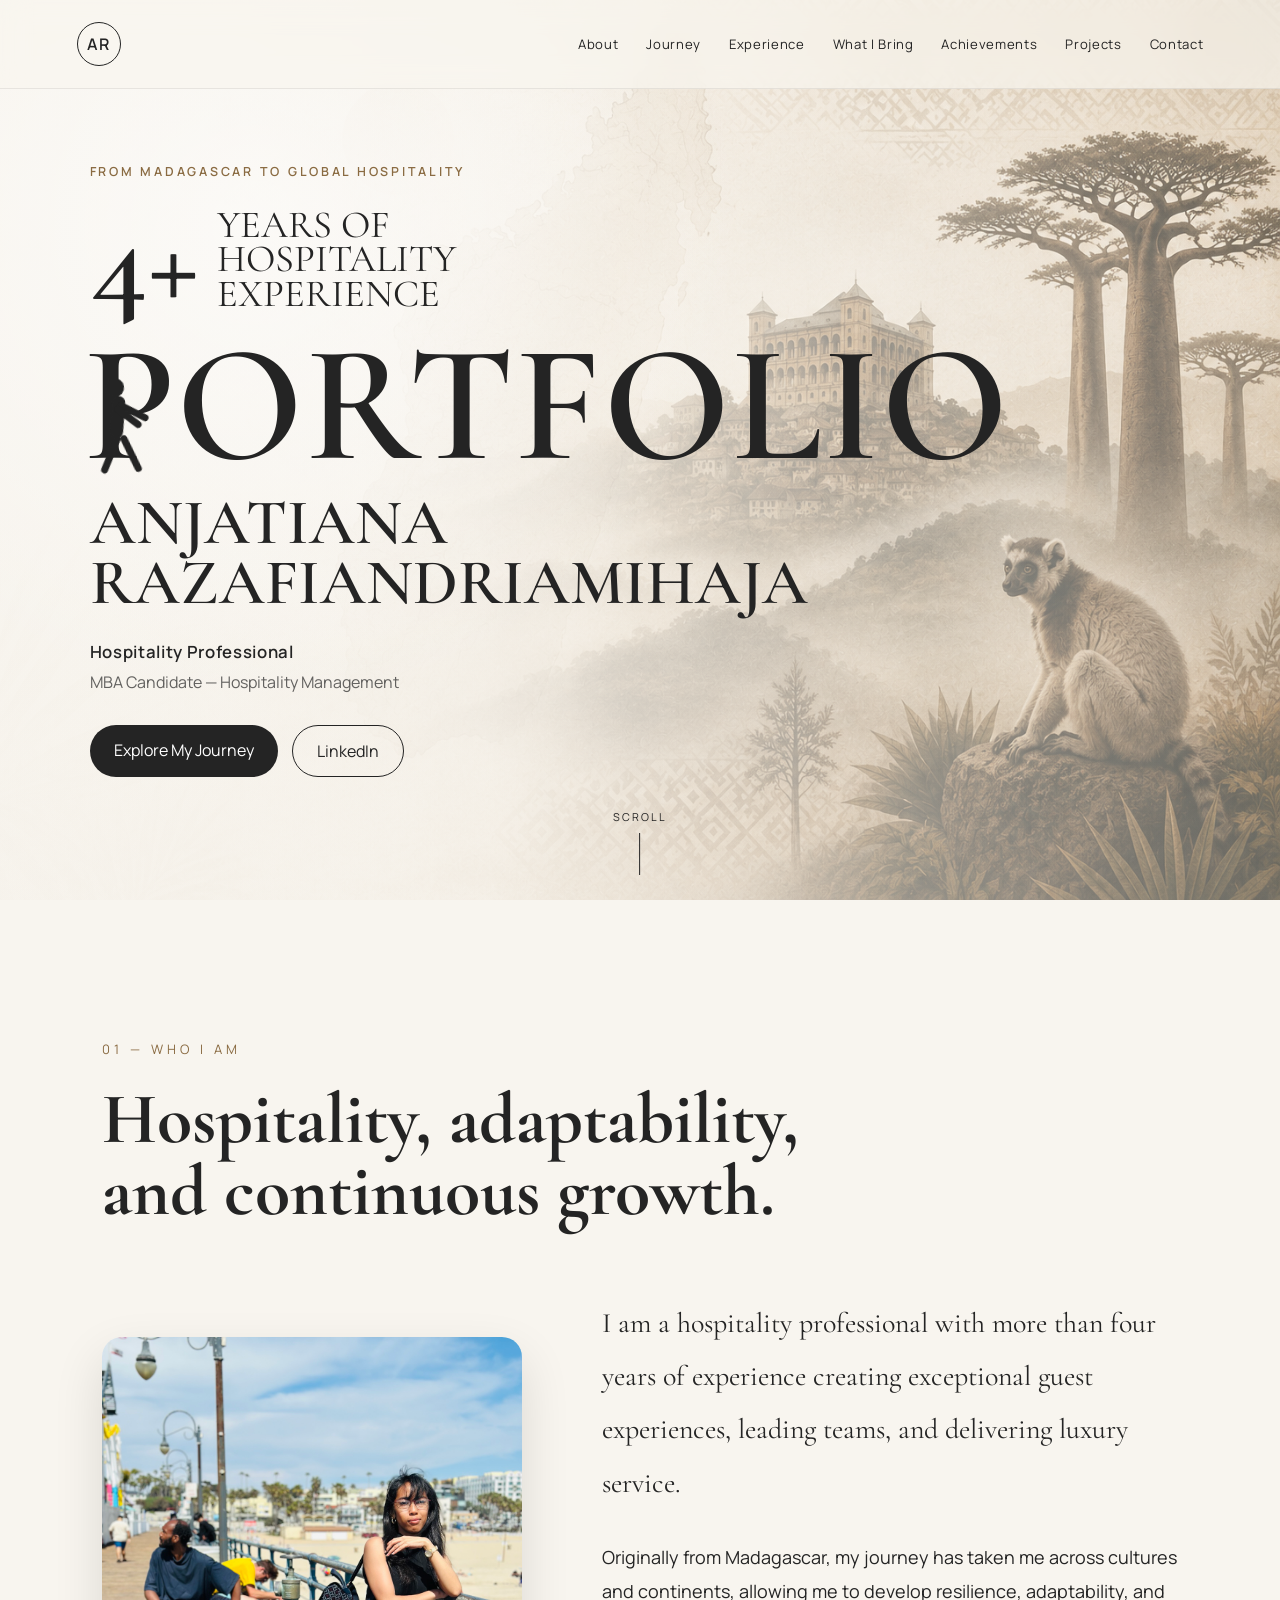
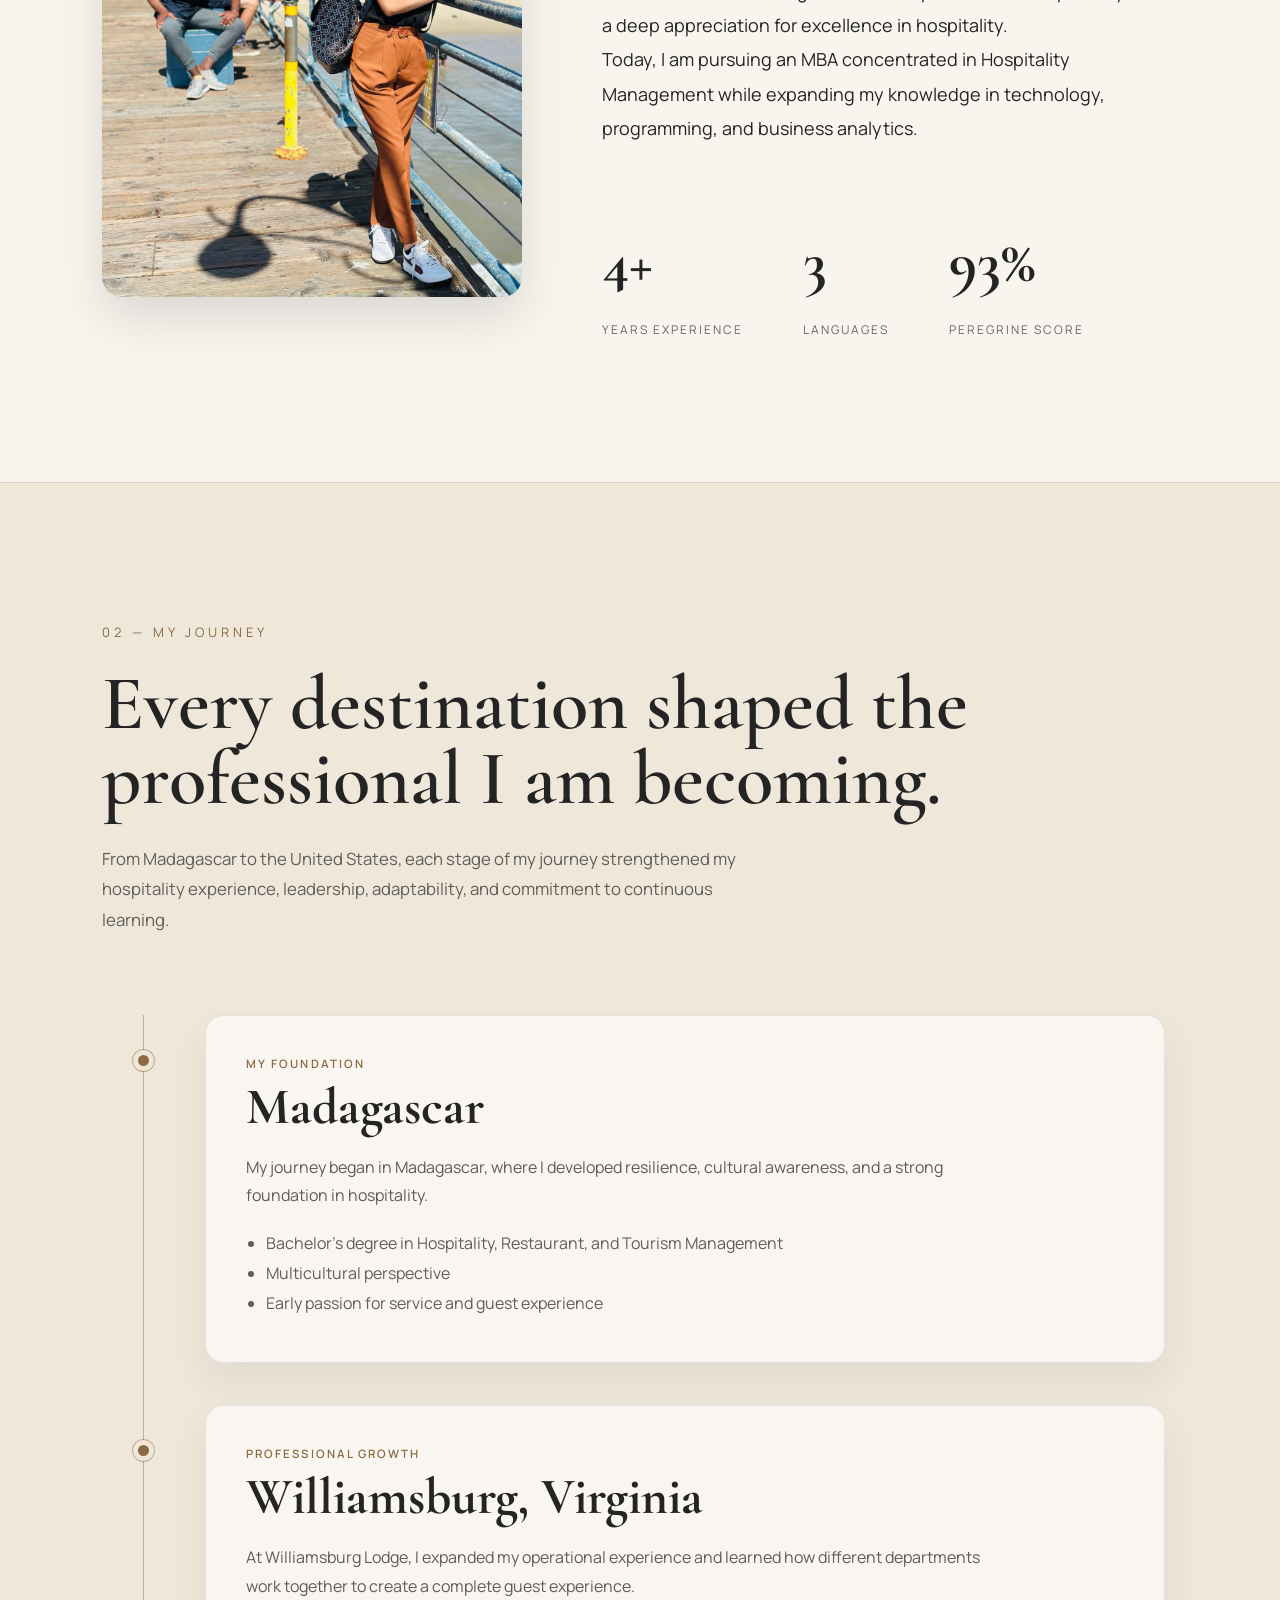
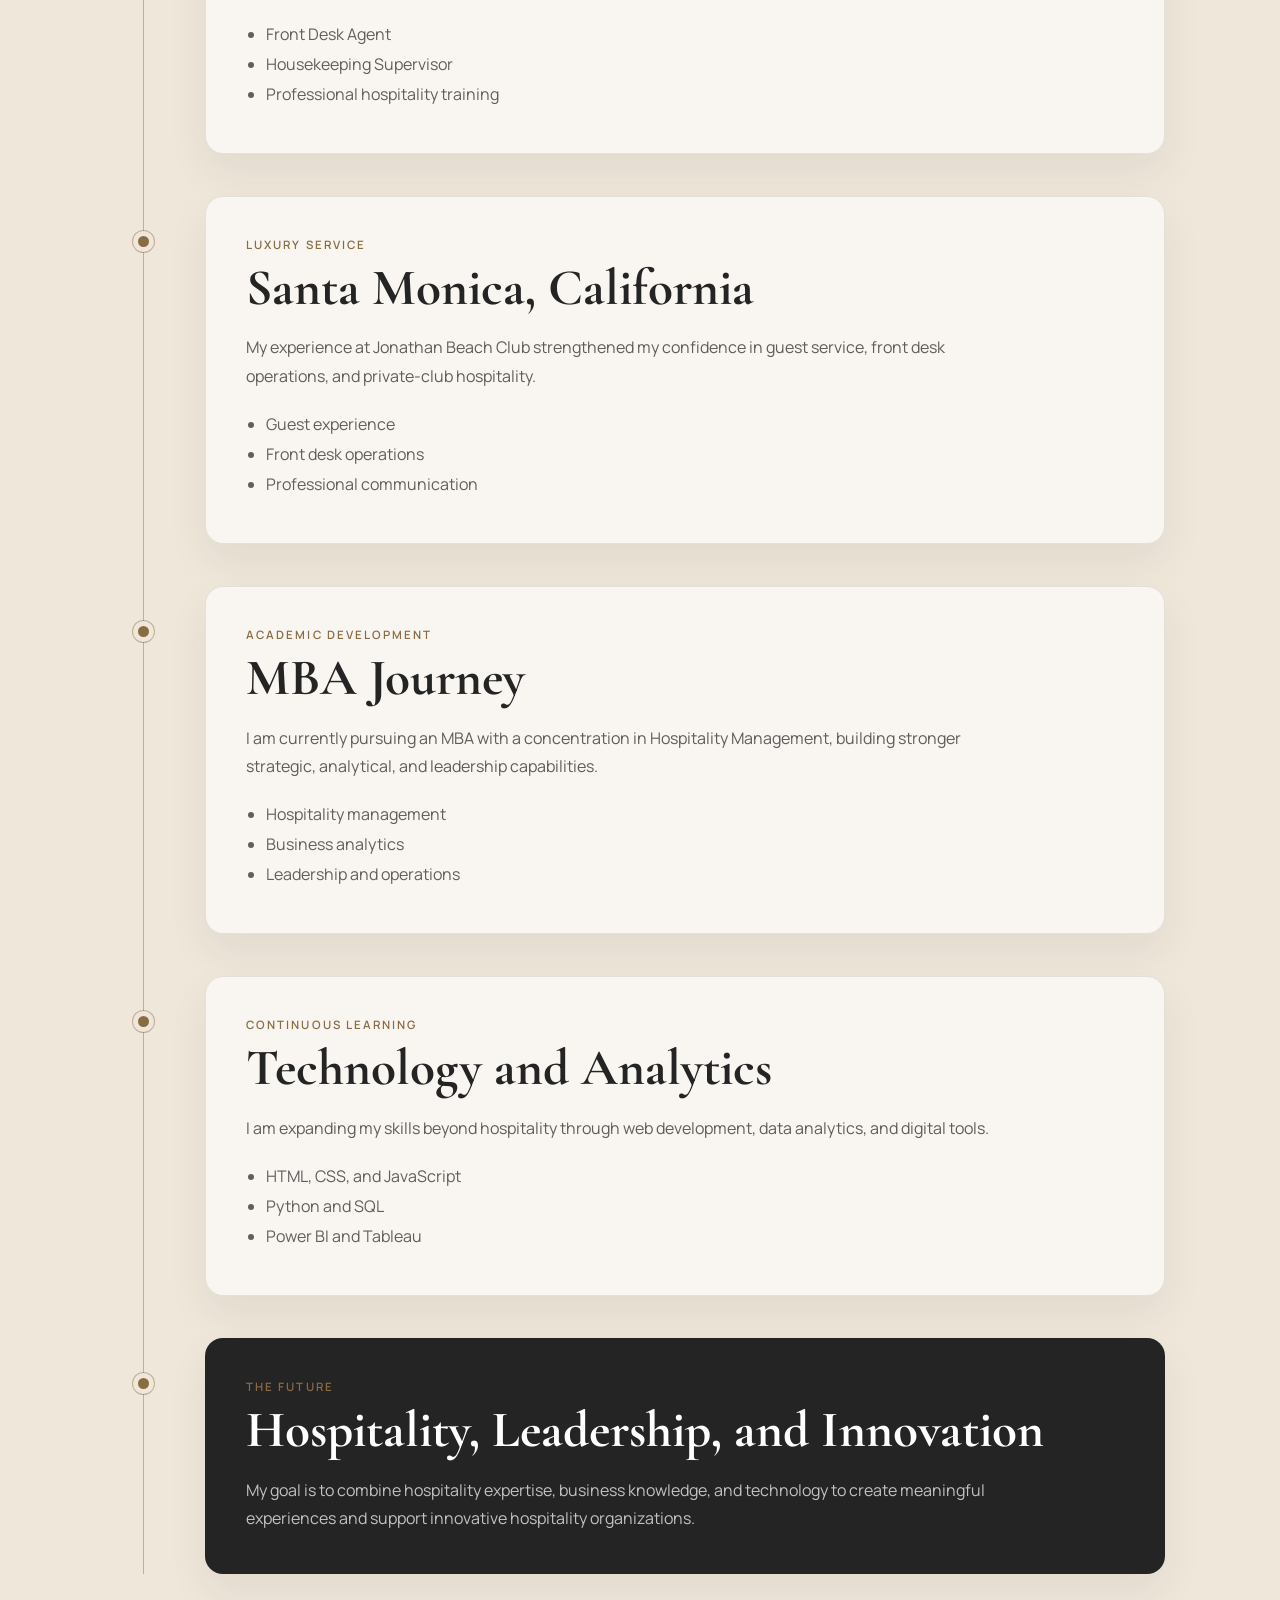
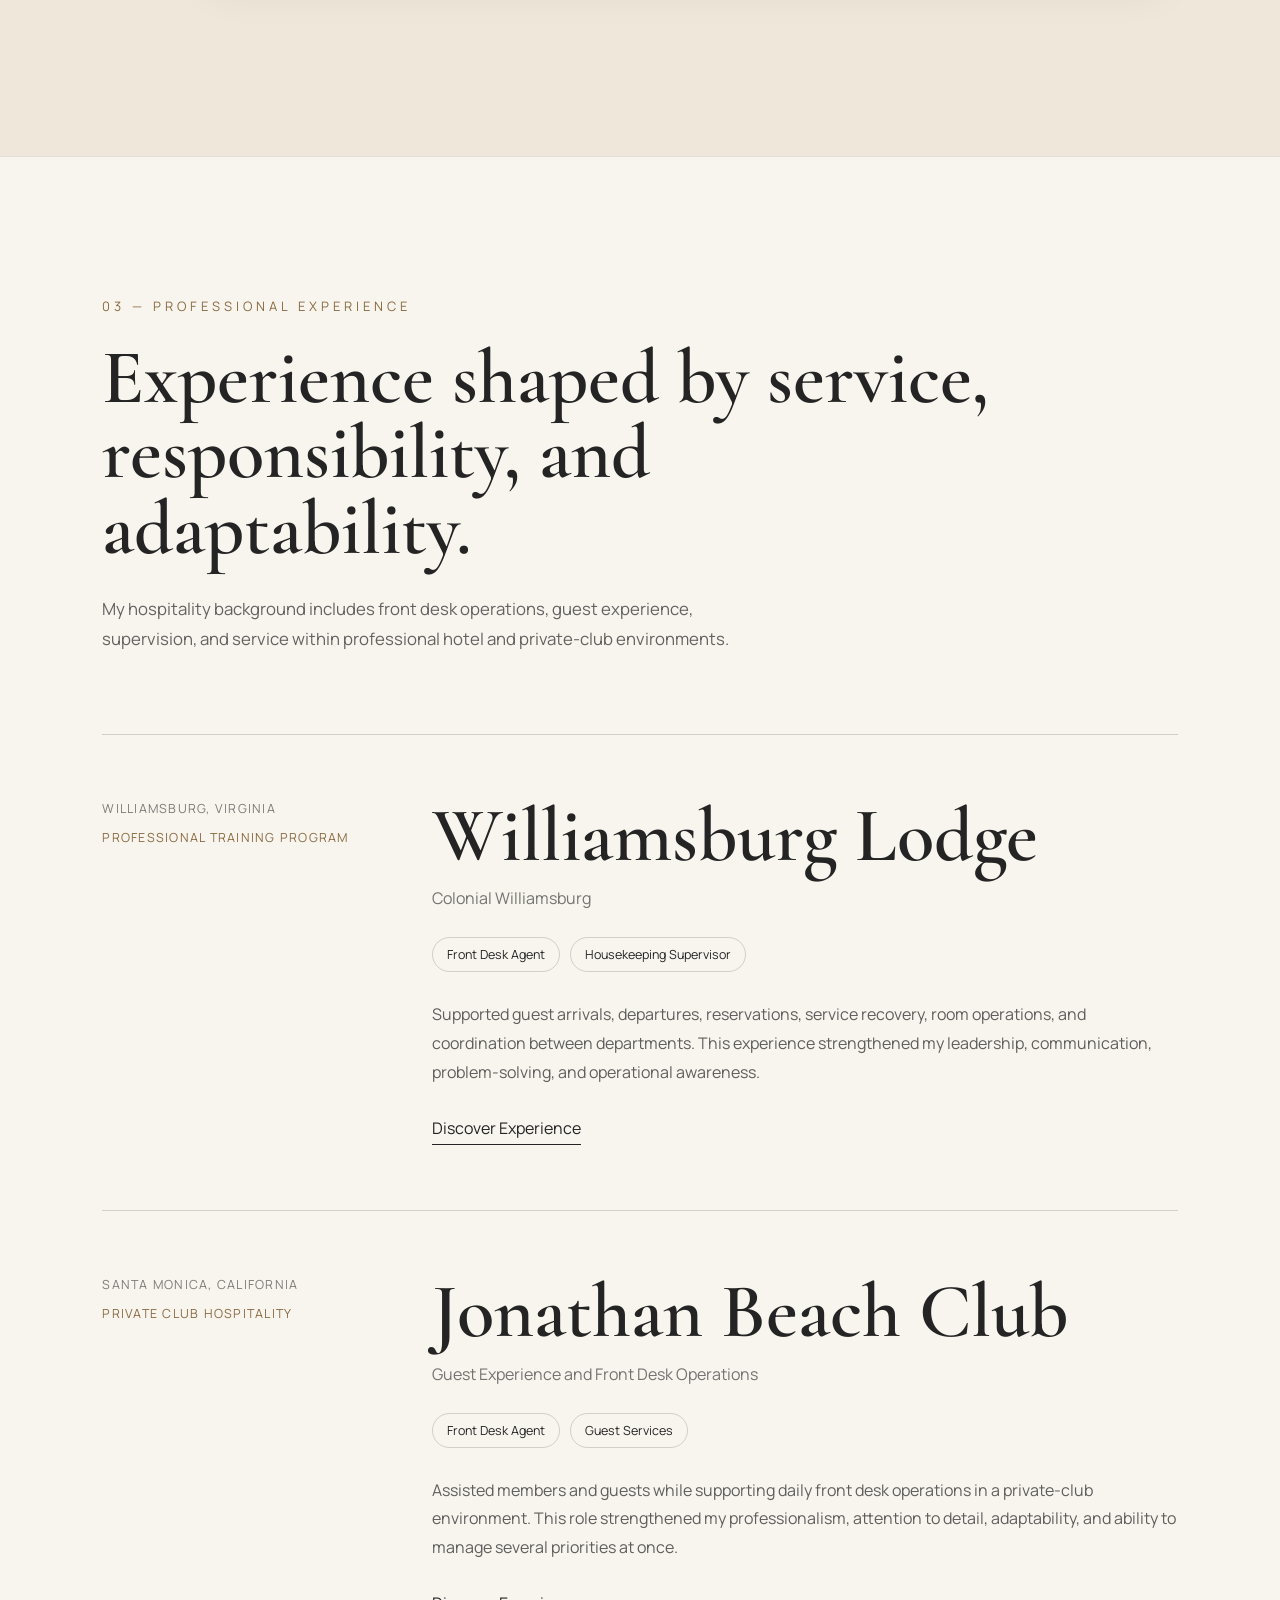
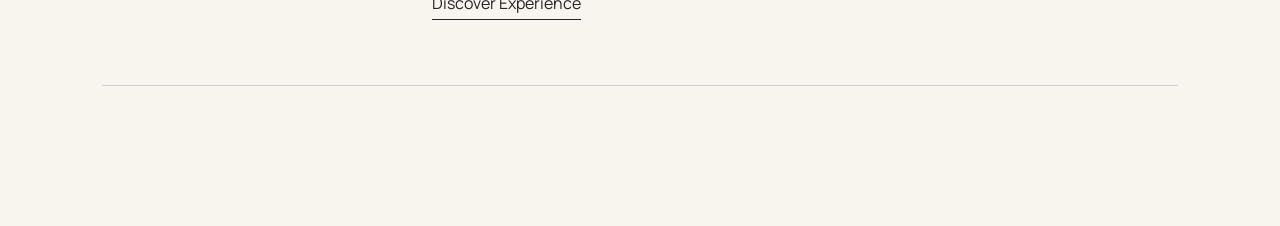
==== index.html @ a98fe8e4 "Remove duplicate Journey and Experience sections" ====
<!DOCTYPE html>
<html lang="en">
<head>
  <meta charset="UTF-8">

  <meta
    name="viewport"
    content="width=device-width, initial-scale=1.0"
  >

  <title>Anjatiana | Hospitality Portfolio</title>

  <link rel="stylesheet" href="style.css">
</head>

<body>

  <nav class="navbar">
    <a href="#home" class="logo">AR</a>

    <div class="nav-links">
      <a href="#about">About</a>
      <a href="#journey">Journey</a>
      <a href="#experience">Experience</a>
      <a href="#skills">What I Bring</a>
      <a href="#achievements">Achievements</a>
      <a href="#projects">Projects</a>
      <a href="#contact">Contact</a>
    </div>
  </nav>

  <main>

    <section class="hero" id="home">

      <div class="hero-overlay"></div>

      <div class="hero-copy">

        <p class="eyebrow">
          FROM MADAGASCAR TO GLOBAL HOSPITALITY
        </p>

        <div class="experience-block">
          <span class="experience-number">4+</span>

          <div>
            <p>Years of</p>
            <p>Hospitality</p>
            <p>Experience</p>
          </div>
        </div>

        <div class="portfolio-row">

          <div class="concierge" aria-hidden="true">
            <div class="head"></div>
            <div class="body"></div>
            <div class="arm arm-left"></div>
            <div class="arm arm-right"></div>
            <div class="leg leg-left"></div>
            <div class="leg leg-right"></div>
          </div>

          <h1>Portfolio</h1>

        </div>

        <h2>
          Anjatiana<br>
          Razafiandriamihaja
        </h2>

        <p class="professional-title">
          Hospitality Professional
        </p>

        <p class="mba-title">
          MBA Candidate — Hospitality Management
        </p>

        <div class="hero-actions">

          <a href="#about" class="primary-button">
            Explore My Journey
          </a>

          <a
            href="https://www.linkedin.com/in/anjatiana-nathanael-razafiandriamihaja-509688305"
            target="_blank"
            rel="noopener noreferrer"
            class="secondary-button"
          >
            LinkedIn
          </a>

        </div>

      </div>

      <a href="#about" class="scroll-cue">
        <span>Scroll</span>
        <span class="scroll-line"></span>
      </a>

    </section>

   <section class="about-section" id="about">

  <p class="section-number">01 — WHO I AM</p>

  <h2 class="about-heading">
    Hospitality,
    adaptability,
    and continuous
    growth.
  </h2>

  <div class="about-content">

    <div class="about-photo">

      <img
        src="portrait.jpeg"
        alt="Portrait of Anjatiana"
      >

    </div>

    <div class="about-description">

      <p class="lead">

        I am a hospitality professional with more than
        four years of experience creating exceptional
        guest experiences, leading teams, and delivering
        luxury service.

      </p>

      <p>

        Originally from Madagascar, my journey has taken
        me across cultures and continents, allowing me
        to develop resilience, adaptability, and a deep
        appreciation for excellence in hospitality.

      </p>

      <p>

        Today, I am pursuing an MBA concentrated in
        Hospitality Management while expanding my
        knowledge in technology, programming, and
        business analytics.

      </p>

      <div class="stats">

        <div class="stat">
          <h3>4+</h3>
          <p>Years Experience</p>
        </div>

        <div class="stat">
          <h3>3</h3>
          <p>Languages</p>
        </div>

        <div class="stat">
          <h3>93%</h3>
          <p>Peregrine Score</p>
        </div>

      </div>

    </div>

  </div>

</section>
<section class="journey-section" id="journey">

  <p class="section-number">02 — MY JOURNEY</p>

  <div class="journey-heading">
    <h2>
      Every destination shaped
      the professional I am becoming.
    </h2>

    <p>
      From Madagascar to the United States, each stage of my journey
      strengthened my hospitality experience, leadership, adaptability,
      and commitment to continuous learning.
    </p>
  </div>

  <div class="journey-timeline">

    <article class="journey-item">
      <div class="journey-dot"></div>

      <div class="journey-card">
        <p class="journey-year">My Foundation</p>
        <h3>Madagascar</h3>
        <p>
          My journey began in Madagascar, where I developed resilience,
          cultural awareness, and a strong foundation in hospitality.
        </p>
        <ul>
          <li>Bachelor’s degree in Hospitality, Restaurant, and Tourism Management</li>
          <li>Multicultural perspective</li>
          <li>Early passion for service and guest experience</li>
        </ul>
      </div>
    </article>

    <article class="journey-item">
      <div class="journey-dot"></div>

      <div class="journey-card">
        <p class="journey-year">Professional Growth</p>
        <h3>Williamsburg, Virginia</h3>
        <p>
          At Williamsburg Lodge, I expanded my operational experience
          and learned how different departments work together to create
          a complete guest experience.
        </p>
        <ul>
          <li>Front Desk Agent</li>
          <li>Housekeeping Supervisor</li>
          <li>Professional hospitality training</li>
        </ul>
      </div>
    </article>

    <article class="journey-item">
      <div class="journey-dot"></div>

      <div class="journey-card">
        <p class="journey-year">Luxury Service</p>
        <h3>Santa Monica, California</h3>
        <p>
          My experience at Jonathan Beach Club strengthened my confidence
          in guest service, front desk operations, and private-club hospitality.
        </p>
        <ul>
          <li>Guest experience</li>
          <li>Front desk operations</li>
          <li>Professional communication</li>
        </ul>
      </div>
    </article>

    <article class="journey-item">
      <div class="journey-dot"></div>

      <div class="journey-card">
        <p class="journey-year">Academic Development</p>
        <h3>MBA Journey</h3>
        <p>
          I am currently pursuing an MBA with a concentration in
          Hospitality Management, building stronger strategic,
          analytical, and leadership capabilities.
        </p>
        <ul>
          <li>Hospitality management</li>
          <li>Business analytics</li>
          <li>Leadership and operations</li>
        </ul>
      </div>
    </article>

    <article class="journey-item">
      <div class="journey-dot"></div>

      <div class="journey-card">
        <p class="journey-year">Continuous Learning</p>
        <h3>Technology and Analytics</h3>
        <p>
          I am expanding my skills beyond hospitality through web development,
          data analytics, and digital tools.
        </p>
        <ul>
          <li>HTML, CSS, and JavaScript</li>
          <li>Python and SQL</li>
          <li>Power BI and Tableau</li>
        </ul>
      </div>
    </article>

    <article class="journey-item future-item">
      <div class="journey-dot"></div>

      <div class="journey-card">
        <p class="journey-year">The Future</p>
        <h3>Hospitality, Leadership, and Innovation</h3>
        <p>
          My goal is to combine hospitality expertise, business knowledge,
          and technology to create meaningful experiences and support
          innovative hospitality organizations.
        </p>
      </div>
    </article>

  </div>

</section>


<section class="experience-section" id="experience">

  <p class="section-number">03 — PROFESSIONAL EXPERIENCE</p>

  <div class="experience-heading">
    <h2>
      Experience shaped by service,
      responsibility, and adaptability.
    </h2>

    <p>
      My hospitality background includes front desk operations,
      guest experience, supervision, and service within professional
      hotel and private-club environments.
    </p>
  </div>

  <div class="experience-list">

    <article class="experience-entry">

      <div class="experience-meta">
        <p>Williamsburg, Virginia</p>
        <span>Professional Training Program</span>
      </div>

      <div class="experience-details">
        <h3>Williamsburg Lodge</h3>

        <p class="experience-company">
          Colonial Williamsburg
        </p>

        <div class="experience-roles">
          <span>Front Desk Agent</span>
          <span>Housekeeping Supervisor</span>
        </div>

        <p>
          Supported guest arrivals, departures, reservations, service
          recovery, room operations, and coordination between departments.
          This experience strengthened my leadership, communication,
          problem-solving, and operational awareness.
        </p>

        <button
          class="experience-toggle"
          type="button"
          aria-expanded="false"
        >
          Discover Experience
        </button>

        <div class="experience-more">

          <div>
            <h4>What I Developed</h4>
            <ul>
              <li>Front desk and guest-service operations</li>
              <li>Housekeeping supervision and quality control</li>
              <li>Cross-department communication</li>
              <li>Service recovery and problem-solving</li>
              <li>Professional hospitality standards</li>
            </ul>
          </div>

          <div>
            <h4>Professional Proof</h4>
            <p>
              Williamsburg Lodge training certificate and practical
              experience within a recognized hospitality environment.
            </p>
          </div>

        </div>
      </div>

    </article>

    <article class="experience-entry">

      <div class="experience-meta">
        <p>Santa Monica, California</p>
        <span>Private Club Hospitality</span>
      </div>

      <div class="experience-details">
        <h3>Jonathan Beach Club</h3>

        <p class="experience-company">
          Guest Experience and Front Desk Operations
        </p>

        <div class="experience-roles">
          <span>Front Desk Agent</span>
          <span>Guest Services</span>
        </div>

        <p>
          Assisted members and guests while supporting daily front desk
          operations in a private-club environment. This role strengthened
          my professionalism, attention to detail, adaptability, and ability
          to manage several priorities at once.
        </p>

        <button
          class="experience-toggle"
          type="button"
          aria-expanded="false"
        >
          Discover Experience
        </button>

        <div class="experience-more">

          <div>
            <h4>What I Developed</h4>
            <ul>
              <li>Member and guest relations</li>
              <li>Professional communication</li>
              <li>Multitasking in a fast-paced environment</li>
              <li>Front desk coordination</li>
              <li>Service-focused problem-solving</li>
            </ul>
          </div>

          <div>
            <h4>Environment</h4>
            <p>
              Private-club hospitality with a strong focus on personalized
              service, professionalism, and guest satisfaction.
            </p>
          </div>

        </div>
      </div>

    </article>

  </div>

</section>
  </main>

  <script src="script.js"></script>

</body>
</html>
---- style.css ----
@import url('https://fonts.googleapis.com/css2?family=Cormorant+Garamond:wght@500;600;700&family=Manrope:wght@400;500;600&display=swap');

:root {
  --ivory: #f8f5ef;
  --sand: #d8c8b0;
  --charcoal: #242424;
  --olive: #6d725a;
  --bronze: #8a6b42;
  --white: #ffffff;
}

* {
  box-sizing: border-box;
  margin: 0;
  padding: 0;
}

html {
  scroll-behavior: smooth;
}

body {
  font-family: "Manrope", sans-serif;
  background: var(--ivory);
  color: var(--charcoal);
}

a {
  color: inherit;
  text-decoration: none;
}

.navbar {
  position: fixed;
  top: 0;
  left: 0;
  width: 100%;
  padding: 22px 6%;
  display: flex;
  justify-content: space-between;
  align-items: center;
  z-index: 1000;
  background: rgba(248, 245, 239, 0.72);
  backdrop-filter: blur(14px);
  border-bottom: 1px solid rgba(36, 36, 36, 0.08);
}

.logo {
  width: 44px;
  height: 44px;
  display: grid;
  place-items: center;
  border: 1px solid var(--charcoal);
  border-radius: 50%;
  font-weight: 600;
  letter-spacing: 0.06em;
}

.nav-links {
  display: flex;
  gap: 28px;
}

.nav-links a {
  font-size: 0.82rem;
  letter-spacing: 0.05em;
  transition: opacity 0.25s ease;
}

.nav-links a:hover {
  opacity: 0.55;
}

.hero {
  position: relative;
  min-height: 100vh;
  display: flex;
  align-items: center;
  padding: 120px 7% 80px;
  overflow: hidden;
  background:
    linear-gradient(
      90deg,
      rgba(248, 245, 239, 0.96) 0%,
      rgba(248, 245, 239, 0.85) 38%,
      rgba(248, 245, 239, 0.42) 68%,
      rgba(248, 245, 239, 0.18) 100%
    ),
    url("hero-cover.png") center right / cover no-repeat;
}

.hero::after {
  content: "";
  position: absolute;
  inset: 0;
  background:
    radial-gradient(
      circle at 20% 25%,
      rgba(255, 255, 255, 0.55),
      transparent 40%
    );
  pointer-events: none;
}

.hero-overlay {
  position: absolute;
  inset: 0;
  background: linear-gradient(
    to bottom,
    rgba(248, 245, 239, 0.05),
    rgba(248, 245, 239, 0.16)
  );
}

.hero-copy {
  position: relative;
  z-index: 2;
  width: min(760px, 100%);
}

.eyebrow {
  margin-bottom: 28px;
  font-size: 0.78rem;
  font-weight: 600;
  letter-spacing: 0.22em;
  color: var(--bronze);
}

.experience-block {
  display: flex;
  align-items: center;
  gap: 18px;
  margin-bottom: 26px;
}

.experience-number {
  font-family: "Cormorant Garamond", serif;
  font-size: clamp(5rem, 10vw, 8.5rem);
  font-weight: 600;
  line-height: 0.75;
}

.experience-block div p {
  font-family: "Cormorant Garamond", serif;
  font-size: clamp(1.6rem, 3vw, 2.6rem);
  line-height: 0.9;
  text-transform: uppercase;
}

.portfolio-row {
  display: flex;
  align-items: flex-end;
  margin: 28px 0 20px;
}

.portfolio-row h1 {
  font-family: "Cormorant Garamond", serif;
  font-size: clamp(5rem, 13vw, 11rem);
  line-height: 0.8;
  font-weight: 600;
  text-transform: uppercase;
  letter-spacing: 0.01em;
  animation: portfolioSlide 1.2s ease-out both;
}

.concierge {
  position: relative;
  width: 58px;
  height: 100px;
  margin-right: -6px;
  transform: translateY(9px) rotate(-8deg);
  animation: pushMotion 1.3s ease-in-out infinite alternate;
  z-index: 3;
}

.concierge .head {
  position: absolute;
  top: 0;
  left: 21px;
  width: 19px;
  height: 19px;
  border-radius: 50%;
  background: var(--charcoal);
}

.concierge .body {
  position: absolute;
  top: 18px;
  left: 23px;
  width: 13px;
  height: 42px;
  border-radius: 8px;
  background: var(--charcoal);
  transform: rotate(12deg);
}

.concierge .arm,
.concierge .leg {
  position: absolute;
  width: 7px;
  border-radius: 8px;
  background: var(--charcoal);
  transform-origin: top center;
}

.arm-left {
  top: 26px;
  left: 28px;
  height: 34px;
  transform: rotate(-55deg);
}

.arm-right {
  top: 29px;
  left: 25px;
  height: 32px;
  transform: rotate(-45deg);
}

.leg-left {
  top: 58px;
  left: 24px;
  height: 40px;
  transform: rotate(30deg);
}

.leg-right {
  top: 58px;
  left: 28px;
  height: 40px;
  transform: rotate(-18deg);
}

.hero-copy h2 {
  font-family: "Cormorant Garamond", serif;
  font-size: clamp(2.7rem, 5vw, 5.4rem);
  line-height: 0.95;
  text-transform: uppercase;
  font-weight: 600;
  margin-top: 18px;
}

.professional-title {
  margin-top: 26px;
  font-size: 1.05rem;
  font-weight: 600;
  letter-spacing: 0.04em;
}

.mba-title {
  margin-top: 8px;
  max-width: 560px;
  color: rgba(36, 36, 36, 0.7);
}

.hero-actions {
  display: flex;
  flex-wrap: wrap;
  gap: 14px;
  margin-top: 32px;
}

.primary-button,
.secondary-button {
  padding: 14px 24px;
  border-radius: 999px;
  transition: 0.25s ease;
}

.primary-button {
  background: var(--charcoal);
  color: var(--white);
}

.secondary-button {
  border: 1px solid var(--charcoal);
}

.primary-button:hover,
.secondary-button:hover {
  transform: translateY(-3px);
}

.scroll-cue {
  position: absolute;
  bottom: 25px;
  left: 50%;
  z-index: 3;
  transform: translateX(-50%);
  display: flex;
  flex-direction: column;
  align-items: center;
  gap: 9px;
  font-size: 0.68rem;
  letter-spacing: 0.18em;
  text-transform: uppercase;
}

.scroll-line {
  width: 1px;
  height: 42px;
  background: var(--charcoal);
  animation: scrollPulse 1.6s ease-in-out infinite;
}

.placeholder-section {
  min-height: 100vh;
  padding: 120px 7%;
  display: grid;
  place-items: center;
  background: var(--ivory);
  font-family: "Cormorant Garamond", serif;
  font-size: clamp(2rem, 5vw, 5rem);
}

@keyframes portfolioSlide {
  from {
    opacity: 0;
    transform: translateX(-80px);
  }

  to {
    opacity: 1;
    transform: translateX(0);
  }
}

@keyframes pushMotion {
  from {
    transform: translateY(9px) rotate(-8deg) translateX(0);
  }

  to {
    transform: translateY(9px) rotate(-8deg) translateX(7px);
  }
}

@keyframes scrollPulse {
  0%,
  100% {
    transform: scaleY(0.4);
    transform-origin: top;
    opacity: 0.35;
  }

  50% {
    transform: scaleY(1);
    opacity: 1;
  }
}

@media (max-width: 900px) {
  .nav-links {
    display: none;
  }

  .hero {
    background-position: 65% center;
  }
}

@media (max-width: 650px) {
  .navbar {
    padding: 16px 5%;
  }

  .hero {
    padding: 110px 5% 80px;
    background:
      linear-gradient(
        rgba(248, 245, 239, 0.84),
        rgba(248, 245, 239, 0.88)
      ),
      url("hero-cover.png") center / cover no-repeat;
  }

  .eyebrow {
    letter-spacing: 0.14em;
  }

  .portfolio-row h1 {
    font-size: clamp(3.8rem, 18vw, 6.5rem);
  }

  .concierge {
    transform: translateY(7px) scale(0.75) rotate(-8deg);
    margin-right: -13px;
  }

  .hero-copy h2 {
    font-size: clamp(2.3rem, 12vw, 4rem);
  }

  .experience-block {
    align-items: flex-end;
  }

  .experience-block div p {
    font-size: 1.35rem;
  }
}
.about-section{
    padding:140px 8%;
    background:#F8F5EF;
}

.section-number{
    color:#8A6B42;
    letter-spacing:4px;
    font-size:13px;
    margin-bottom:25px;
}

.about-heading{
    font-family:"Cormorant Garamond",serif;
    font-size:72px;
    line-height:1;
    max-width:700px;
    margin-bottom:70px;
}

.about-content{
    display:grid;
    grid-template-columns:420px 1fr;
    gap:80px;
    align-items:center;
}

.about-photo img{
    width:100%;
    border-radius:20px;
    box-shadow:0 20px 50px rgba(0,0,0,.12);
}

.about-description{
    font-size:18px;
    line-height:1.9;
}

.lead{
    font-size:28px;
    font-family:"Cormorant Garamond",serif;
    margin-bottom:30px;
}

.stats{
    display:flex;
    gap:60px;
    margin-top:60px;
}

.stat h3{
    font-size:60px;
    font-family:"Cormorant Garamond",serif;
}

.stat p{
    text-transform:uppercase;
    letter-spacing:2px;
    font-size:12px;
    color:#666;
}

.section-label {
  margin-bottom: 45px;
  font-size: 0.75rem;
  font-weight: 600;
  letter-spacing: 0.2em;
  color: var(--bronze);
}

.about-grid {
  display: grid;
  grid-template-columns: 1.15fr 1fr;
  gap: 90px;
  align-items: start;
}

.about-title h2 {
  max-width: 760px;
  font-family: "Cormorant Garamond", serif;
  font-size: clamp(3rem, 6vw, 6.5rem);
  font-weight: 600;
  line-height: 0.95;
}

.about-text {
  padding-top: 12px;
}

.about-text p {
  margin-bottom: 24px;
  color: rgba(36, 36, 36, 0.75);
  line-height: 1.8;
}

.about-text .about-intro {
  font-family: "Cormorant Garamond", serif;
  font-size: clamp(1.7rem, 3vw, 2.5rem);
  line-height: 1.3;
  color: var(--charcoal);
}

.about-highlights {
  margin-top: 45px;
  display: grid;
  grid-template-columns: repeat(3, 1fr);
  gap: 18px;
}

.about-highlights div {
  padding-top: 18px;
  border-top: 1px solid rgba(36, 36, 36, 0.2);
}

.about-highlights strong {
  display: block;
  font-family: "Cormorant Garamond", serif;
  font-size: 3.2rem;
  line-height: 1;
}

.about-highlights span {
  display: block;
  margin-top: 8px;
  font-size: 0.78rem;
  text-transform: uppercase;
  letter-spacing: 0.08em;
  color: rgba(36, 36, 36, 0.6);
}

@media (max-width: 900px) {
  .about-grid {
    grid-template-columns: 1fr;
    gap: 45px;
  }
}

@media (max-width: 650px) {
  .about-section {
    padding: 95px 5%;
  }

  .about-highlights {
    grid-template-columns: 1fr;
  }
}
.journey-section {
  padding: 140px 8%;
  background: #efe7da;
  border-top: 1px solid rgba(36, 36, 36, 0.1);
}

.journey-heading {
  max-width: 900px;
  margin-bottom: 80px;
}

.journey-heading h2 {
  font-family: "Cormorant Garamond", serif;
  font-size: clamp(3rem, 6vw, 6.2rem);
  line-height: 0.98;
  font-weight: 600;
}

.journey-heading > p {
  max-width: 680px;
  margin-top: 28px;
  color: rgba(36, 36, 36, 0.7);
  font-size: 1.05rem;
  line-height: 1.8;
}

.journey-timeline {
  position: relative;
  max-width: 1050px;
  margin: 0 auto;
}

.journey-timeline::before {
  content: "";
  position: absolute;
  top: 0;
  bottom: 0;
  left: 28px;
  width: 1px;
  background: rgba(138, 107, 66, 0.45);
}

.journey-item {
  position: relative;
  padding-left: 90px;
  margin-bottom: 42px;
}

.journey-dot {
  position: absolute;
  left: 18px;
  top: 35px;
  width: 21px;
  height: 21px;
  border-radius: 50%;
  background: var(--bronze);
  border: 5px solid #efe7da;
  box-shadow: 0 0 0 1px rgba(138, 107, 66, 0.45);
  z-index: 2;
}

.journey-card {
  padding: 40px;
  background: rgba(255, 255, 255, 0.62);
  border: 1px solid rgba(36, 36, 36, 0.1);
  border-radius: 18px;
  box-shadow: 0 18px 40px rgba(36, 36, 36, 0.07);
  transition: transform 0.3s ease, box-shadow 0.3s ease;
}

.journey-card:hover {
  transform: translateY(-6px);
  box-shadow: 0 24px 50px rgba(36, 36, 36, 0.11);
}

.journey-year {
  margin-bottom: 10px;
  color: var(--bronze);
  font-size: 0.72rem;
  font-weight: 600;
  letter-spacing: 0.18em;
  text-transform: uppercase;
}

.journey-card h3 {
  font-family: "Cormorant Garamond", serif;
  font-size: clamp(2rem, 4vw, 3.3rem);
  line-height: 1.05;
  margin-bottom: 18px;
}

.journey-card > p:not(.journey-year) {
  max-width: 760px;
  color: rgba(36, 36, 36, 0.73);
  line-height: 1.8;
}

.journey-card ul {
  margin-top: 22px;
  padding-left: 20px;
  color: rgba(36, 36, 36, 0.72);
}

.journey-card li {
  margin-bottom: 8px;
}

.future-item .journey-card {
  background: var(--charcoal);
  color: var(--white);
}

.future-item .journey-card > p:not(.journey-year) {
  color: rgba(255, 255, 255, 0.72);
}

@media (max-width: 650px) {
  .journey-section {
    padding: 95px 5%;
  }

  .journey-timeline::before {
    left: 14px;
  }

  .journey-item {
    padding-left: 48px;
  }

  .journey-dot {
    left: 4px;
  }

  .journey-card {
    padding: 28px 24px;
  }
}
.experience-section {
  padding: 140px 8%;
  background: var(--ivory);
  border-top: 1px solid rgba(36, 36, 36, 0.1);
}

.experience-heading {
  max-width: 900px;
  margin-bottom: 80px;
}

.experience-heading h2 {
  font-family: "Cormorant Garamond", serif;
  font-size: clamp(3rem, 6vw, 6.2rem);
  line-height: 0.98;
  font-weight: 600;
}

.experience-heading p {
  max-width: 680px;
  margin-top: 28px;
  color: rgba(36, 36, 36, 0.7);
  font-size: 1.05rem;
  line-height: 1.8;
}

.experience-list {
  border-top: 1px solid rgba(36, 36, 36, 0.18);
}

.experience-entry {
  display: grid;
  grid-template-columns: 260px 1fr;
  gap: 70px;
  padding: 65px 0;
  border-bottom: 1px solid rgba(36, 36, 36, 0.18);
}

.experience-meta {
  font-size: 0.78rem;
  text-transform: uppercase;
  letter-spacing: 0.1em;
  color: rgba(36, 36, 36, 0.58);
}

.experience-meta span {
  display: block;
  margin-top: 12px;
  color: var(--bronze);
}

.experience-details h3 {
  font-family: "Cormorant Garamond", serif;
  font-size: clamp(2.8rem, 6vw, 5.8rem);
  line-height: 0.95;
  font-weight: 600;
}

.experience-company {
  margin-top: 14px;
  font-size: 1rem;
  color: rgba(36, 36, 36, 0.62);
}

.experience-roles {
  display: flex;
  flex-wrap: wrap;
  gap: 10px;
  margin: 28px 0;
}

.experience-roles span {
  padding: 8px 14px;
  border: 1px solid rgba(36, 36, 36, 0.18);
  border-radius: 999px;
  font-size: 0.78rem;
}

.experience-details > p:not(.experience-company) {
  max-width: 780px;
  color: rgba(36, 36, 36, 0.72);
  line-height: 1.8;
}

.experience-toggle {
  margin-top: 30px;
  padding: 0 0 5px;
  border: 0;
  border-bottom: 1px solid var(--charcoal);
  background: transparent;
  color: var(--charcoal);
  font: inherit;
  cursor: pointer;
}

.experience-more {
  display: none;
  grid-template-columns: repeat(2, 1fr);
  gap: 35px;
  margin-top: 38px;
  padding: 32px;
  background: #efe7da;
  border-radius: 16px;
}

.experience-more.is-open {
  display: grid;
}

.experience-more h4 {
  margin-bottom: 14px;
  font-family: "Cormorant Garamond", serif;
  font-size: 1.7rem;
}

.experience-more ul {
  padding-left: 20px;
}

.experience-more li {
  margin-bottom: 8px;
}

.experience-more p,
.experience-more li {
  color: rgba(36, 36, 36, 0.72);
  line-height: 1.7;
}

@media (max-width: 800px) {
  .experience-entry {
    grid-template-columns: 1fr;
    gap: 28px;
  }

  .experience-more {
    grid-template-columns: 1fr;
  }
}

@media (max-width: 650px) {
  .experience-section {
    padding: 95px 5%;
  }
}
.experience-section {
  padding: 140px 8%;
  background: var(--ivory);
  border-top: 1px solid rgba(36, 36, 36, 0.1);
}

.experience-heading {
  max-width: 900px;
  margin-bottom: 80px;
}

.experience-heading h2 {
  font-family: "Cormorant Garamond", serif;
  font-size: clamp(3rem, 6vw, 6.2rem);
  line-height: 0.98;
  font-weight: 600;
}

.experience-heading p {
  max-width: 680px;
  margin-top: 28px;
  color: rgba(36, 36, 36, 0.7);
  font-size: 1.05rem;
  line-height: 1.8;
}

.experience-list {
  border-top: 1px solid rgba(36, 36, 36, 0.18);
}

.experience-entry {
  display: grid;
  grid-template-columns: 260px 1fr;
  gap: 70px;
  padding: 65px 0;
  border-bottom: 1px solid rgba(36, 36, 36, 0.18);
}

.experience-meta {
  font-size: 0.78rem;
  text-transform: uppercase;
  letter-spacing: 0.1em;
  color: rgba(36, 36, 36, 0.58);
}

.experience-meta span {
  display: block;
  margin-top: 12px;
  color: var(--bronze);
}

.experience-details h3 {
  font-family: "Cormorant Garamond", serif;
  font-size: clamp(2.8rem, 6vw, 5.8rem);
  line-height: 0.95;
  font-weight: 600;
}

.experience-company {
  margin-top: 14px;
  font-size: 1rem;
  color: rgba(36, 36, 36, 0.62);
}

.experience-roles {
  display: flex;
  flex-wrap: wrap;
  gap: 10px;
  margin: 28px 0;
}

.experience-roles span {
  padding: 8px 14px;
  border: 1px solid rgba(36, 36, 36, 0.18);
  border-radius: 999px;
  font-size: 0.78rem;
}

.experience-details > p:not(.experience-company) {
  max-width: 780px;
  color: rgba(36, 36, 36, 0.72);
  line-height: 1.8;
}

.experience-toggle {
  margin-top: 30px;
  padding: 0 0 5px;
  border: 0;
  border-bottom: 1px solid var(--charcoal);
  background: transparent;
  color: var(--charcoal);
  font: inherit;
  cursor: pointer;
}

.experience-more {
  display: none;
  grid-template-columns: repeat(2, 1fr);
  gap: 35px;
  margin-top: 38px;
  padding: 32px;
  background: #efe7da;
  border-radius: 16px;
}

.experience-more.is-open {
  display: grid;
}

.experience-more h4 {
  margin-bottom: 14px;
  font-family: "Cormorant Garamond", serif;
  font-size: 1.7rem;
}

.experience-more ul {
  padding-left: 20px;
}

.experience-more li {
  margin-bottom: 8px;
}

.experience-more p,
.experience-more li {
  color: rgba(36, 36, 36, 0.72);
  line-height: 1.7;
}

@media (max-width: 800px) {
  .experience-entry {
    grid-template-columns: 1fr;
    gap: 28px;
  }

  .experience-more {
    grid-template-columns: 1fr;
  }
}

@media (max-width: 650px) {
  .experience-section {
    padding: 95px 5%;
  }
}
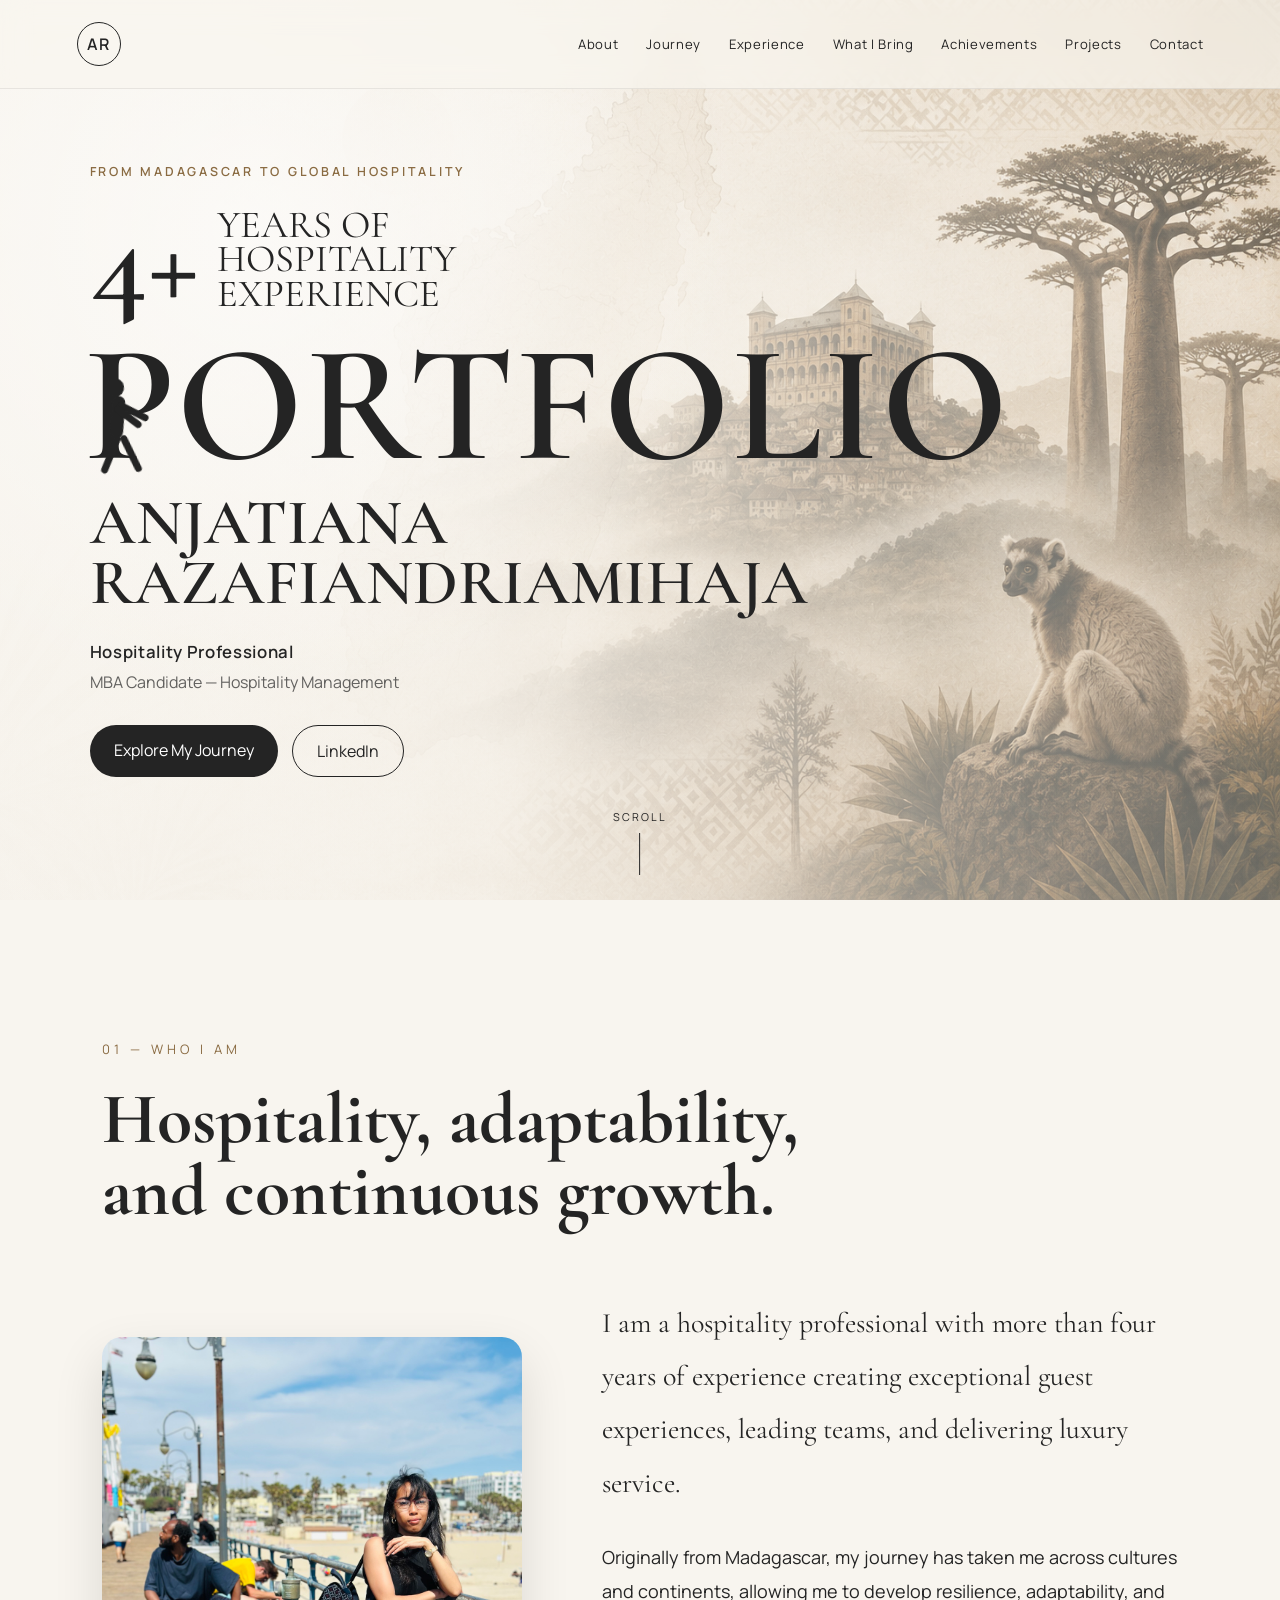
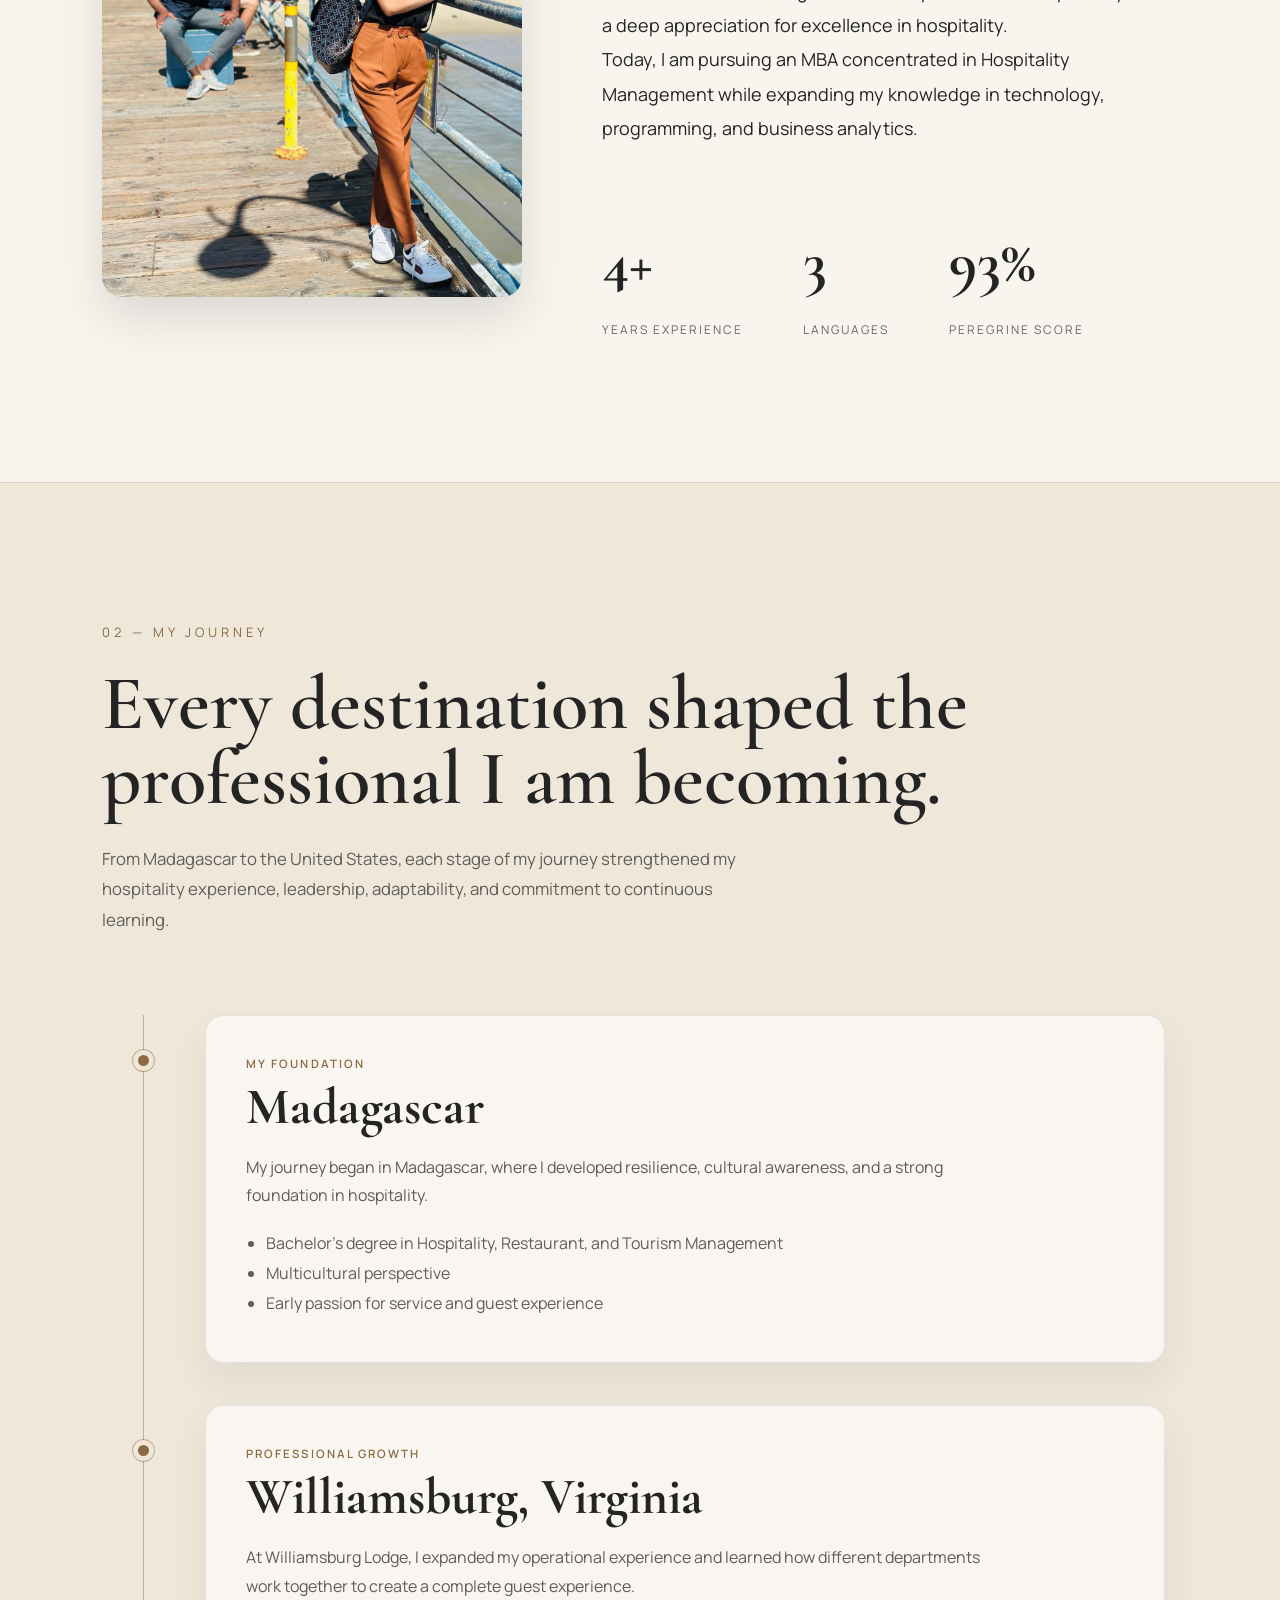
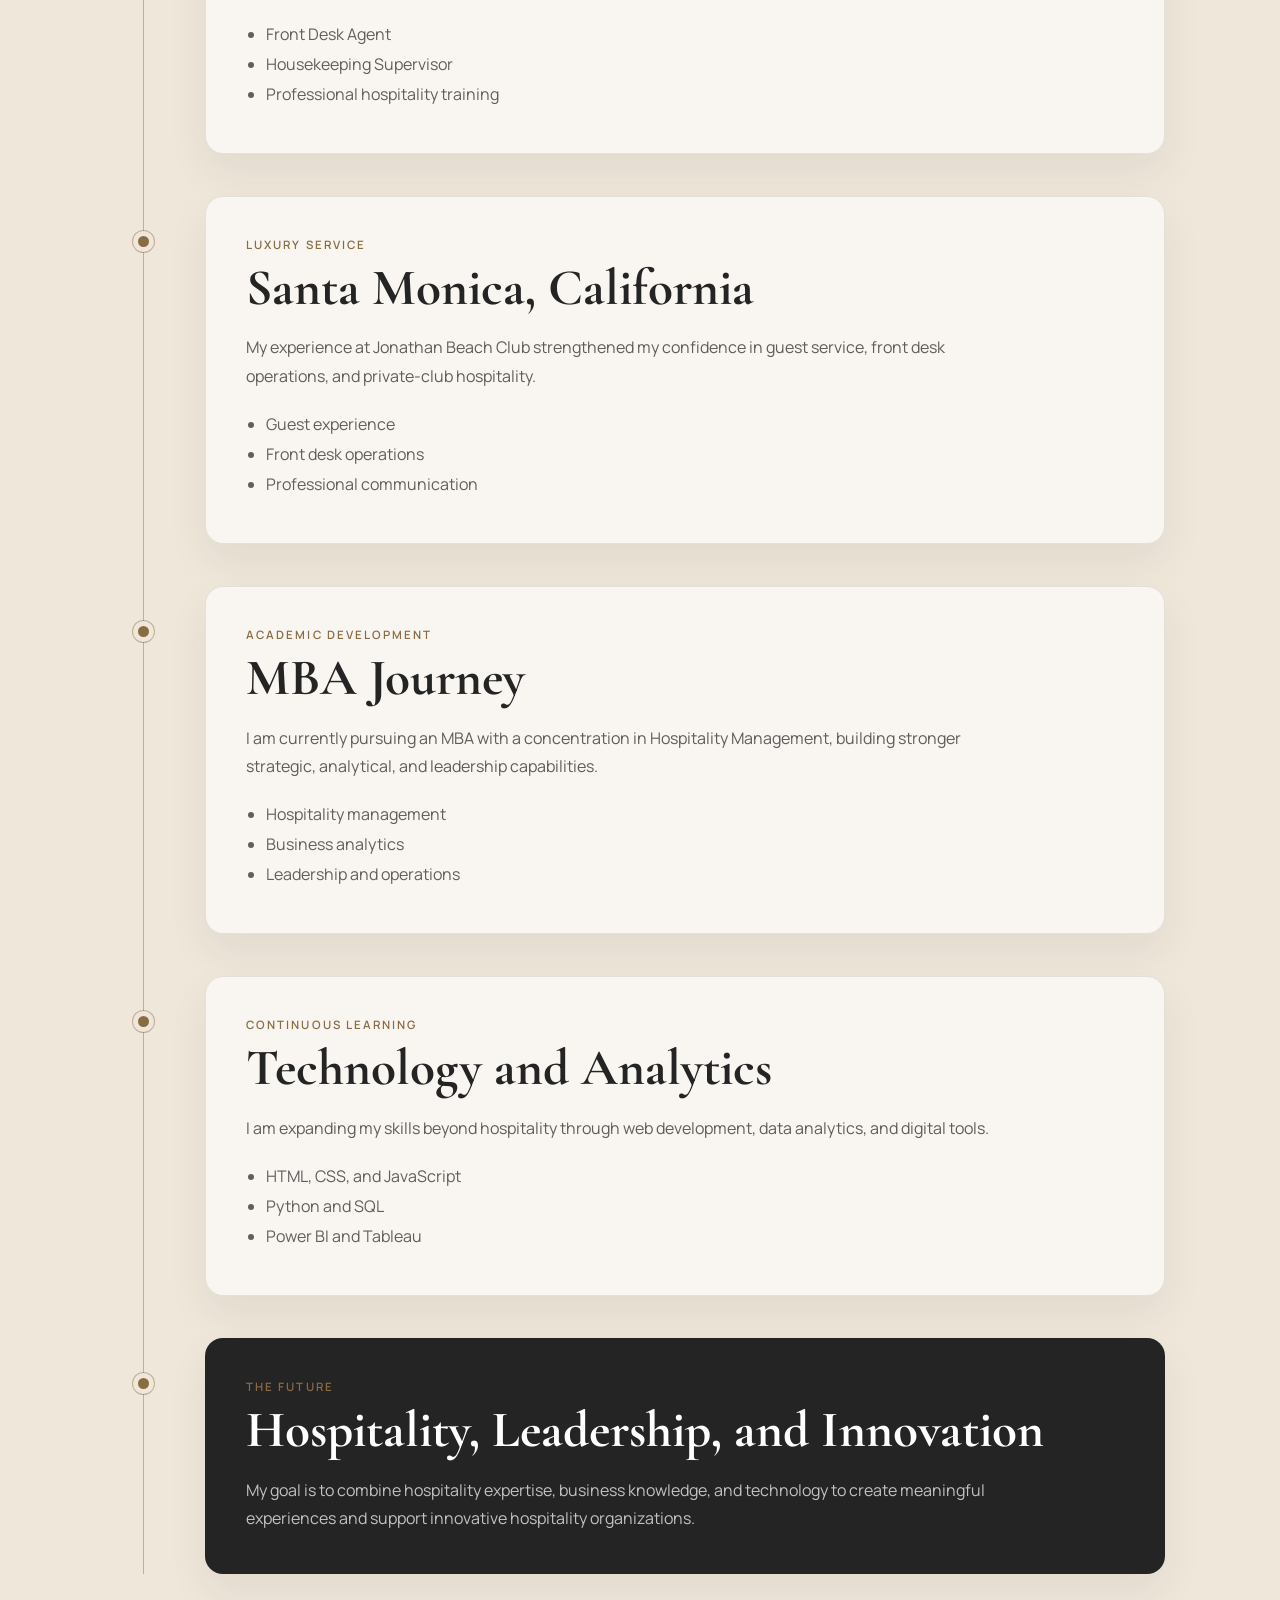
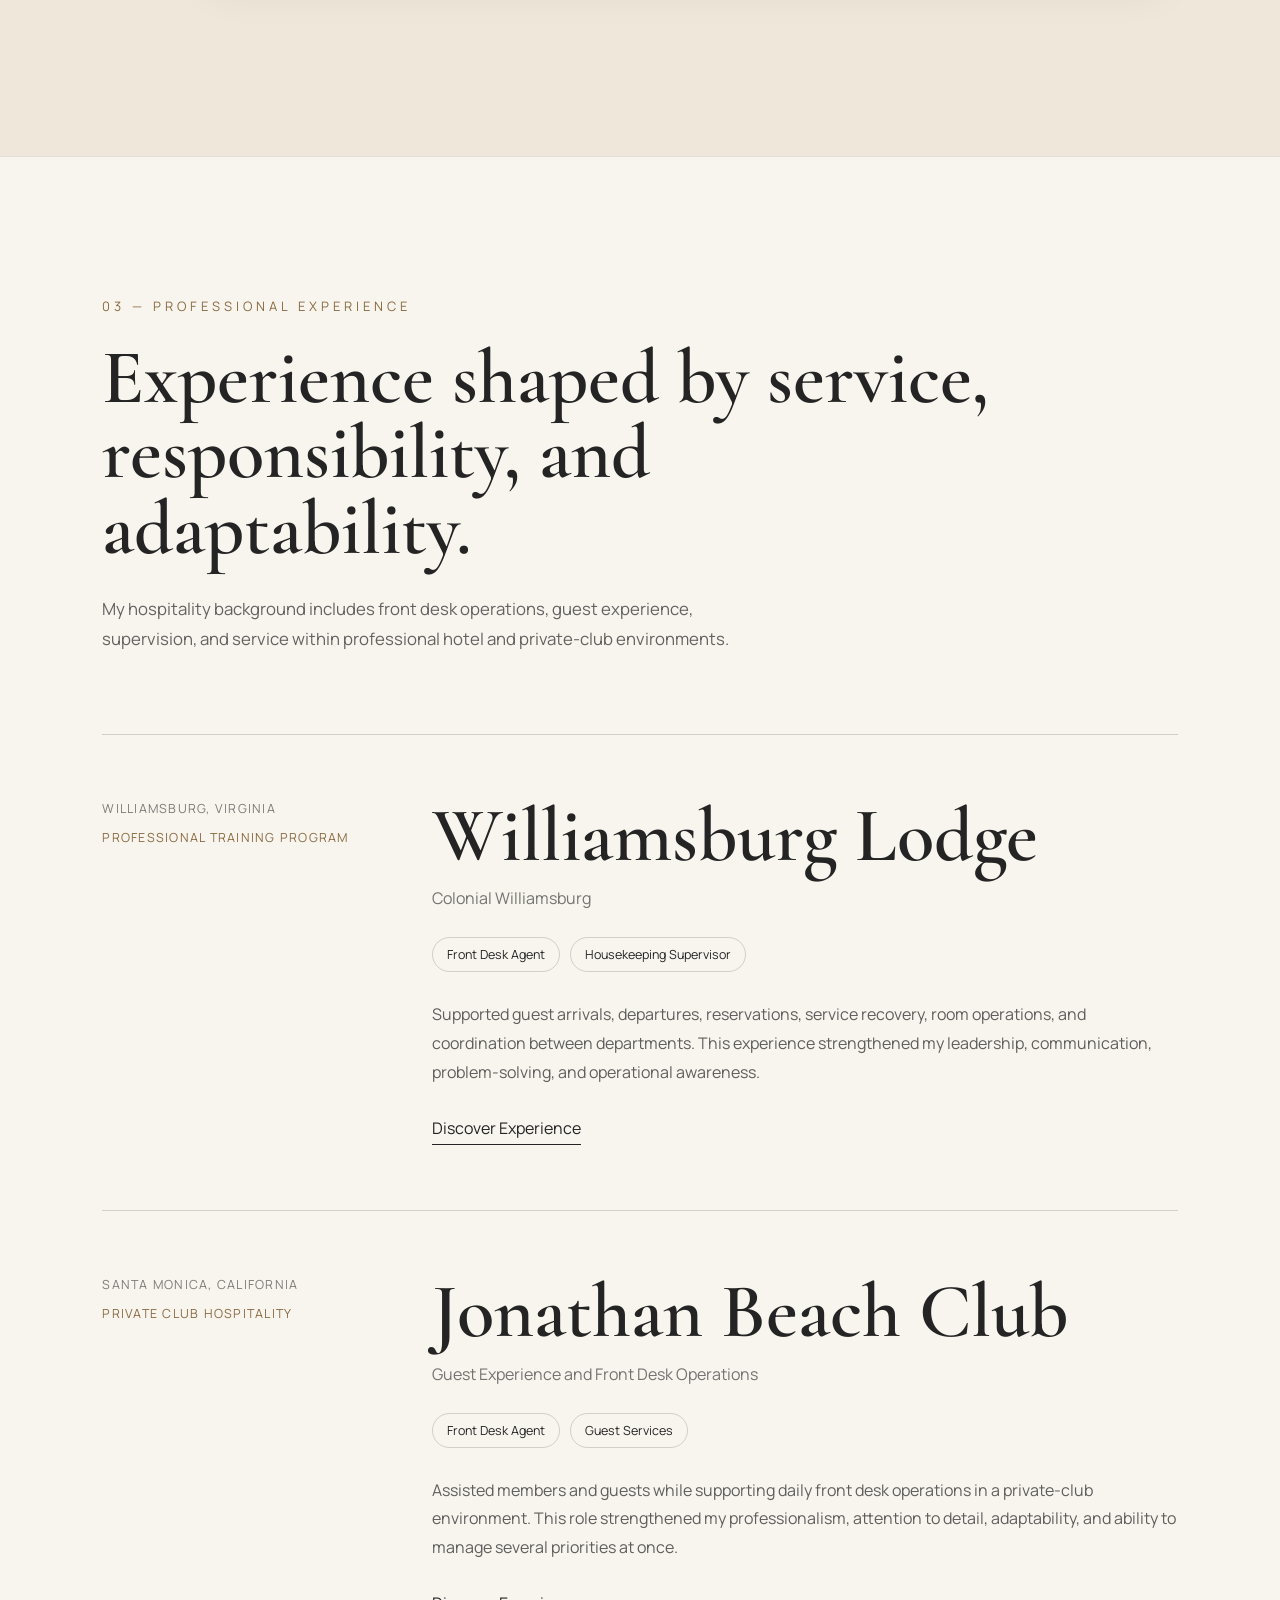
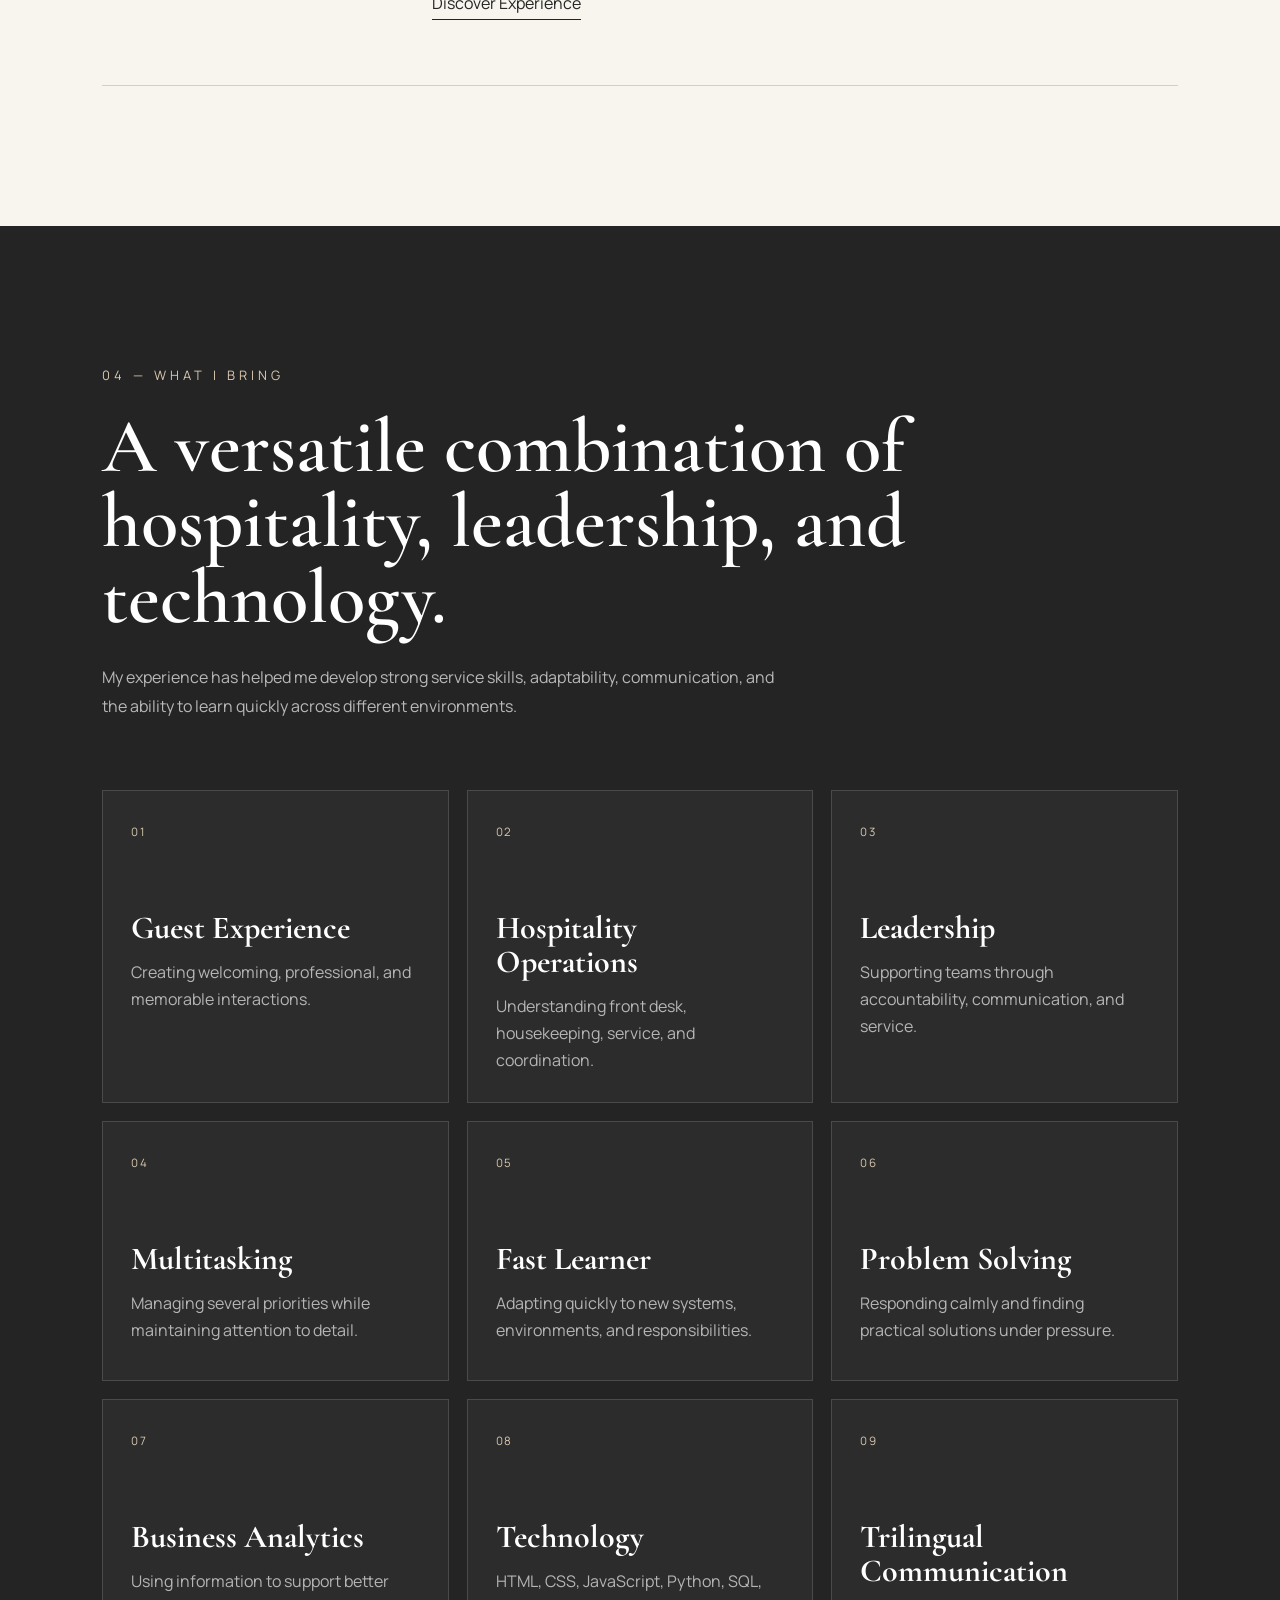
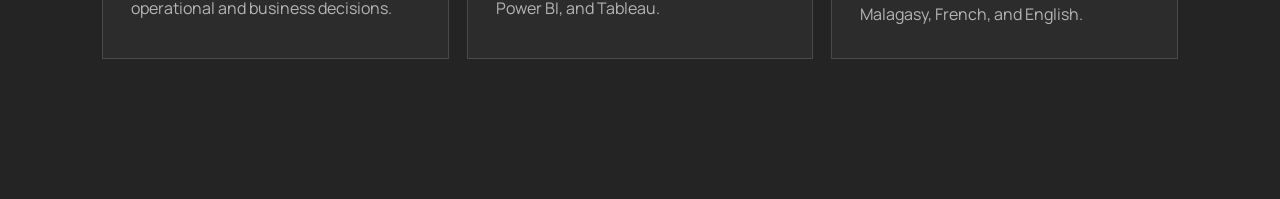
==== commit 08c379cc: "Add What I Bring skills section" ====
--- a/index.html
+++ b/index.html
@@ -452,6 +452,82 @@
   </div>
 
 </section>
+<section class="skills-section" id="skills">
+
+  <p class="section-number">04 — WHAT I BRING</p>
+
+  <div class="skills-heading">
+    <h2>
+      A versatile combination of hospitality,
+      leadership, and technology.
+    </h2>
+
+    <p>
+      My experience has helped me develop strong service skills,
+      adaptability, communication, and the ability to learn quickly
+      across different environments.
+    </p>
+  </div>
+
+  <div class="skills-grid">
+
+    <article class="skill-card">
+      <span>01</span>
+      <h3>Guest Experience</h3>
+      <p>Creating welcoming, professional, and memorable interactions.</p>
+    </article>
+
+    <article class="skill-card">
+      <span>02</span>
+      <h3>Hospitality Operations</h3>
+      <p>Understanding front desk, housekeeping, service, and coordination.</p>
+    </article>
+
+    <article class="skill-card">
+      <span>03</span>
+      <h3>Leadership</h3>
+      <p>Supporting teams through accountability, communication, and service.</p>
+    </article>
+
+    <article class="skill-card">
+      <span>04</span>
+      <h3>Multitasking</h3>
+      <p>Managing several priorities while maintaining attention to detail.</p>
+    </article>
+
+    <article class="skill-card">
+      <span>05</span>
+      <h3>Fast Learner</h3>
+      <p>Adapting quickly to new systems, environments, and responsibilities.</p>
+    </article>
+
+    <article class="skill-card">
+      <span>06</span>
+      <h3>Problem Solving</h3>
+      <p>Responding calmly and finding practical solutions under pressure.</p>
+    </article>
+
+    <article class="skill-card">
+      <span>07</span>
+      <h3>Business Analytics</h3>
+      <p>Using information to support better operational and business decisions.</p>
+    </article>
+
+    <article class="skill-card">
+      <span>08</span>
+      <h3>Technology</h3>
+      <p>HTML, CSS, JavaScript, Python, SQL, Power BI, and Tableau.</p>
+    </article>
+
+    <article class="skill-card">
+      <span>09</span>
+      <h3>Trilingual Communication</h3>
+      <p>Malagasy, French, and English.</p>
+    </article>
+
+  </div>
+
+</section>
   </main>
 
   <script src="script.js"></script>
--- a/style.css
+++ b/style.css
@@ -971,4 +971,86 @@
   .experience-section {
     padding: 95px 5%;
   }
+}
+.skills-section {
+  padding: 140px 8%;
+  background: var(--charcoal);
+  color: var(--white);
+}
+
+.skills-heading {
+  max-width: 920px;
+  margin-bottom: 70px;
+}
+
+.skills-heading h2 {
+  font-family: "Cormorant Garamond", serif;
+  font-size: clamp(3rem, 6vw, 6.2rem);
+  line-height: 0.98;
+  font-weight: 600;
+}
+
+.skills-heading p {
+  max-width: 680px;
+  margin-top: 28px;
+  color: rgba(255, 255, 255, 0.68);
+  line-height: 1.8;
+}
+
+.skills-section .section-number {
+  color: var(--sand);
+}
+
+.skills-grid {
+  display: grid;
+  grid-template-columns: repeat(3, 1fr);
+  gap: 18px;
+}
+
+.skill-card {
+  min-height: 260px;
+  padding: 28px;
+  border: 1px solid rgba(255, 255, 255, 0.14);
+  background: rgba(255, 255, 255, 0.035);
+  transition: transform 0.3s ease, background 0.3s ease;
+}
+
+.skill-card:hover {
+  transform: translateY(-8px);
+  background: rgba(255, 255, 255, 0.08);
+}
+
+.skill-card span {
+  font-size: 0.72rem;
+  letter-spacing: 0.14em;
+  color: var(--sand);
+}
+
+.skill-card h3 {
+  margin-top: 70px;
+  font-family: "Cormorant Garamond", serif;
+  font-size: 2rem;
+  line-height: 1.05;
+}
+
+.skill-card p {
+  margin-top: 14px;
+  color: rgba(255, 255, 255, 0.65);
+  line-height: 1.7;
+}
+
+@media (max-width: 900px) {
+  .skills-grid {
+    grid-template-columns: repeat(2, 1fr);
+  }
+}
+
+@media (max-width: 650px) {
+  .skills-section {
+    padding: 95px 5%;
+  }
+
+  .skills-grid {
+    grid-template-columns: 1fr;
+  }
 }
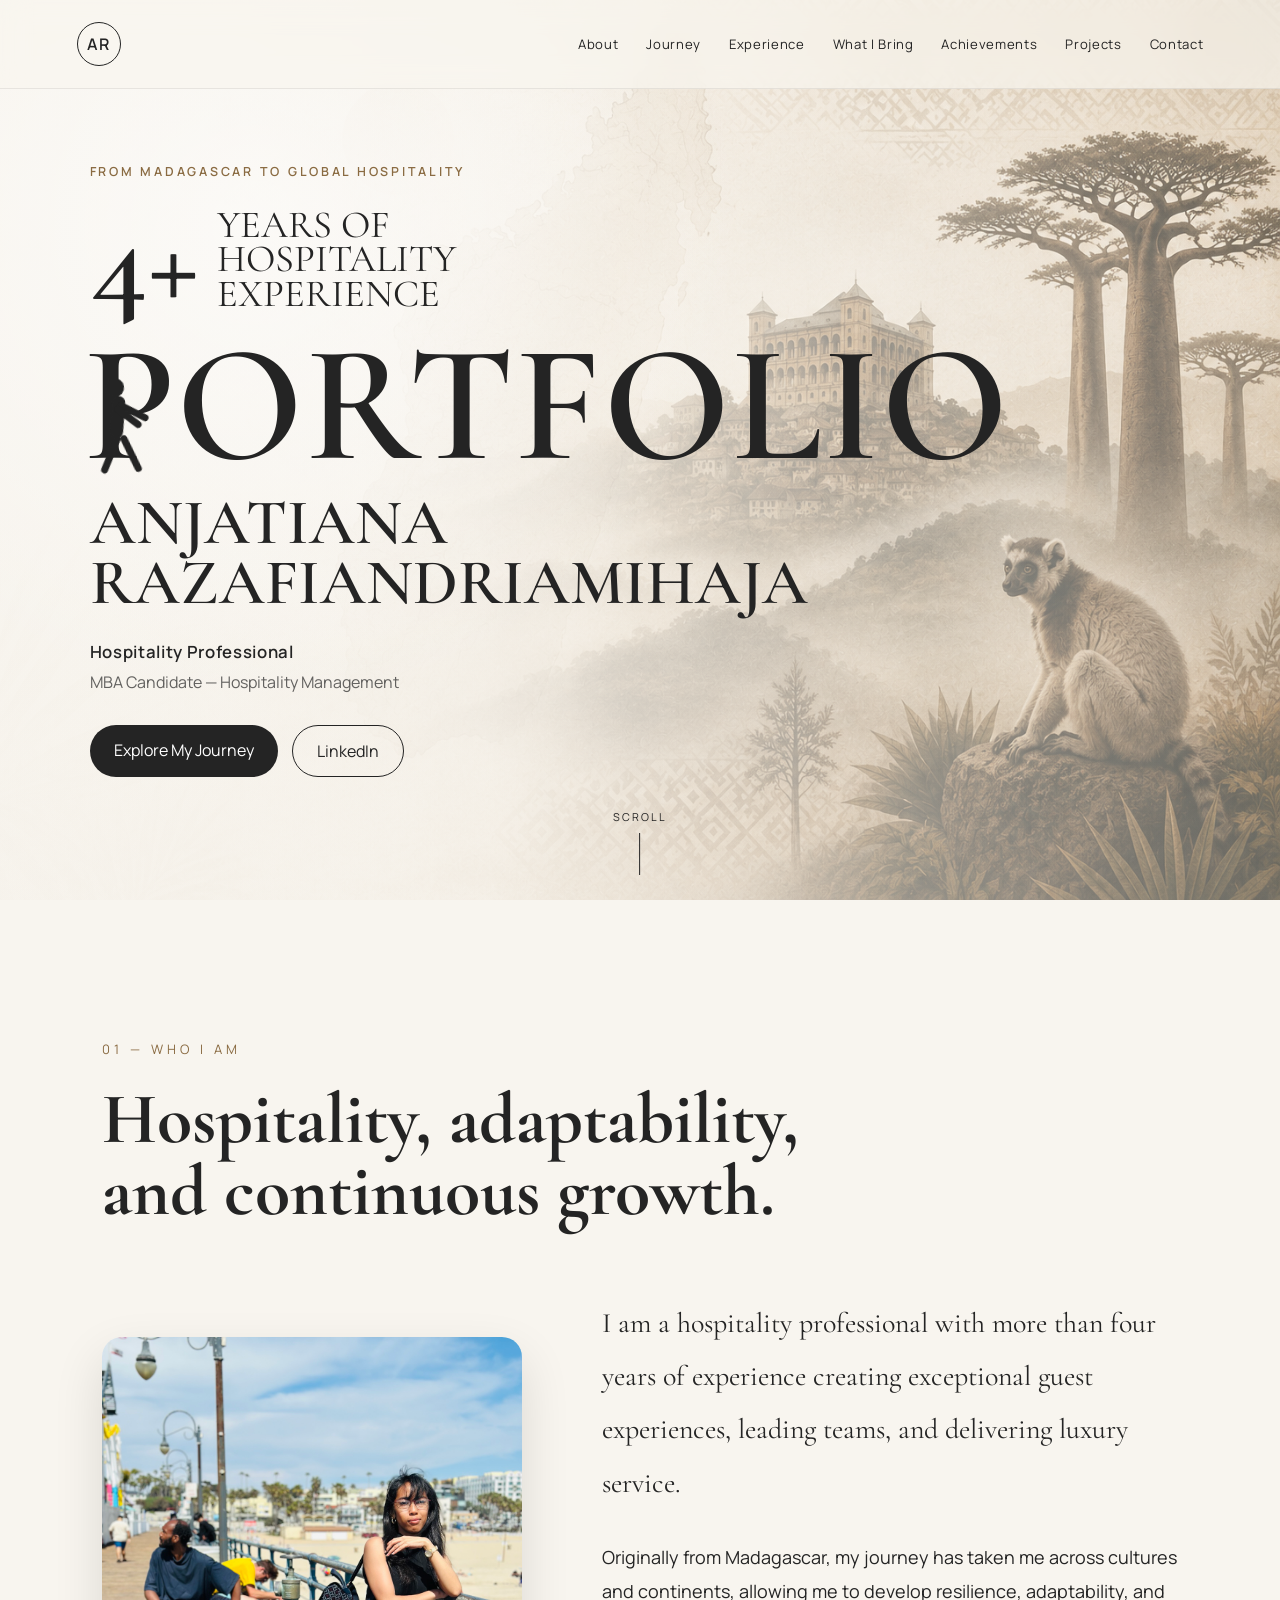
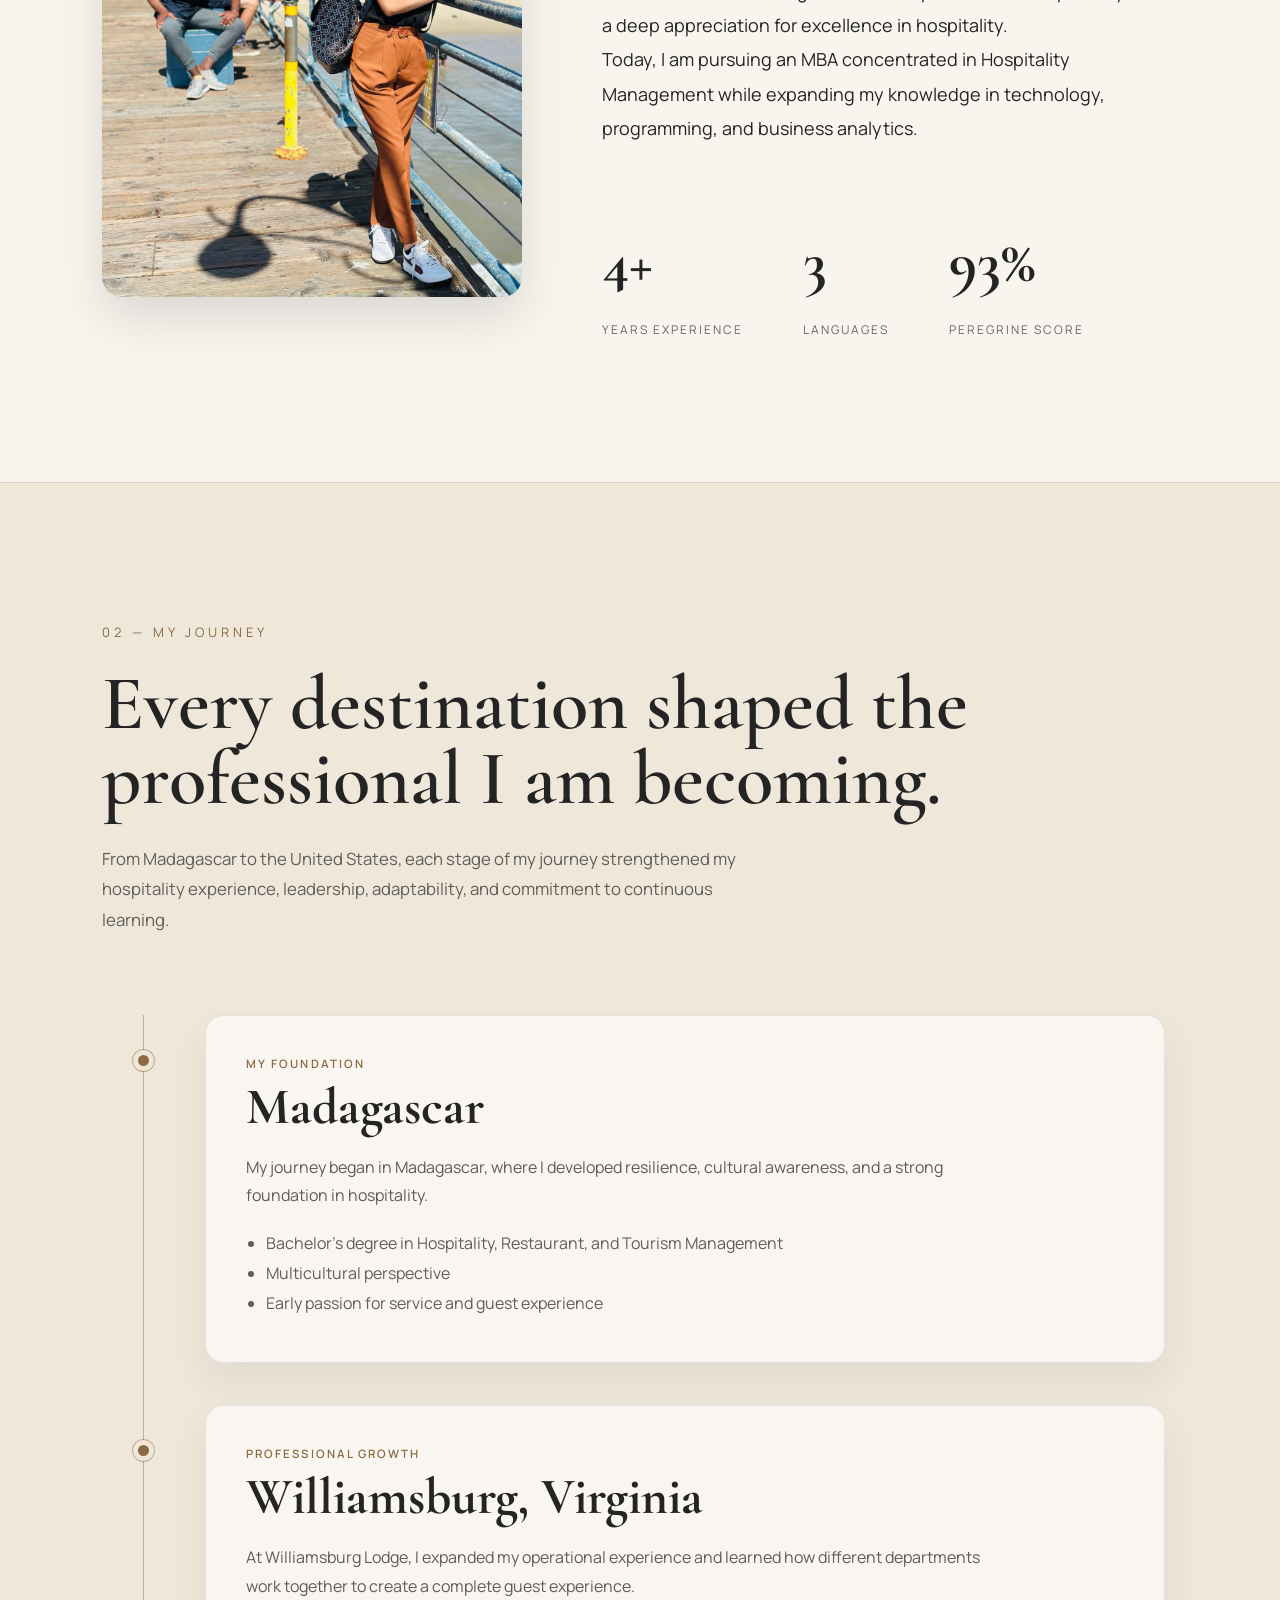
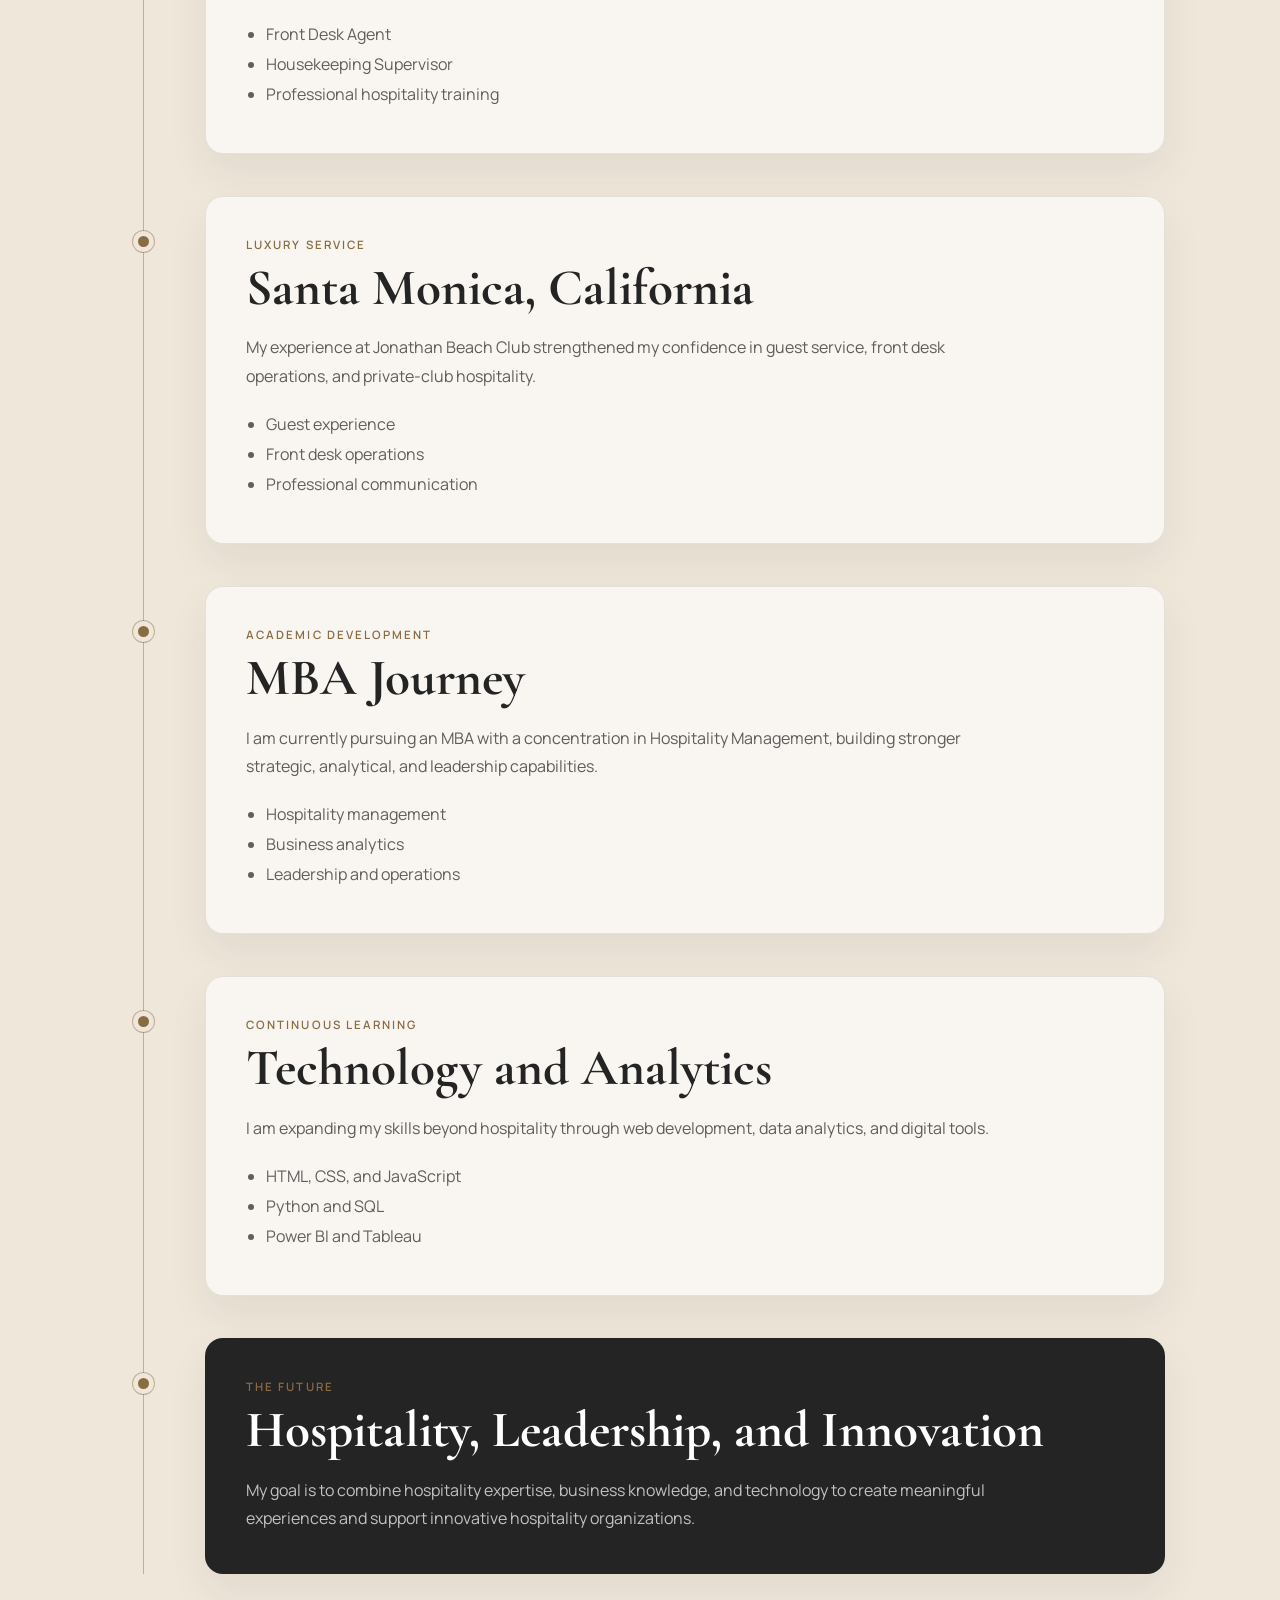
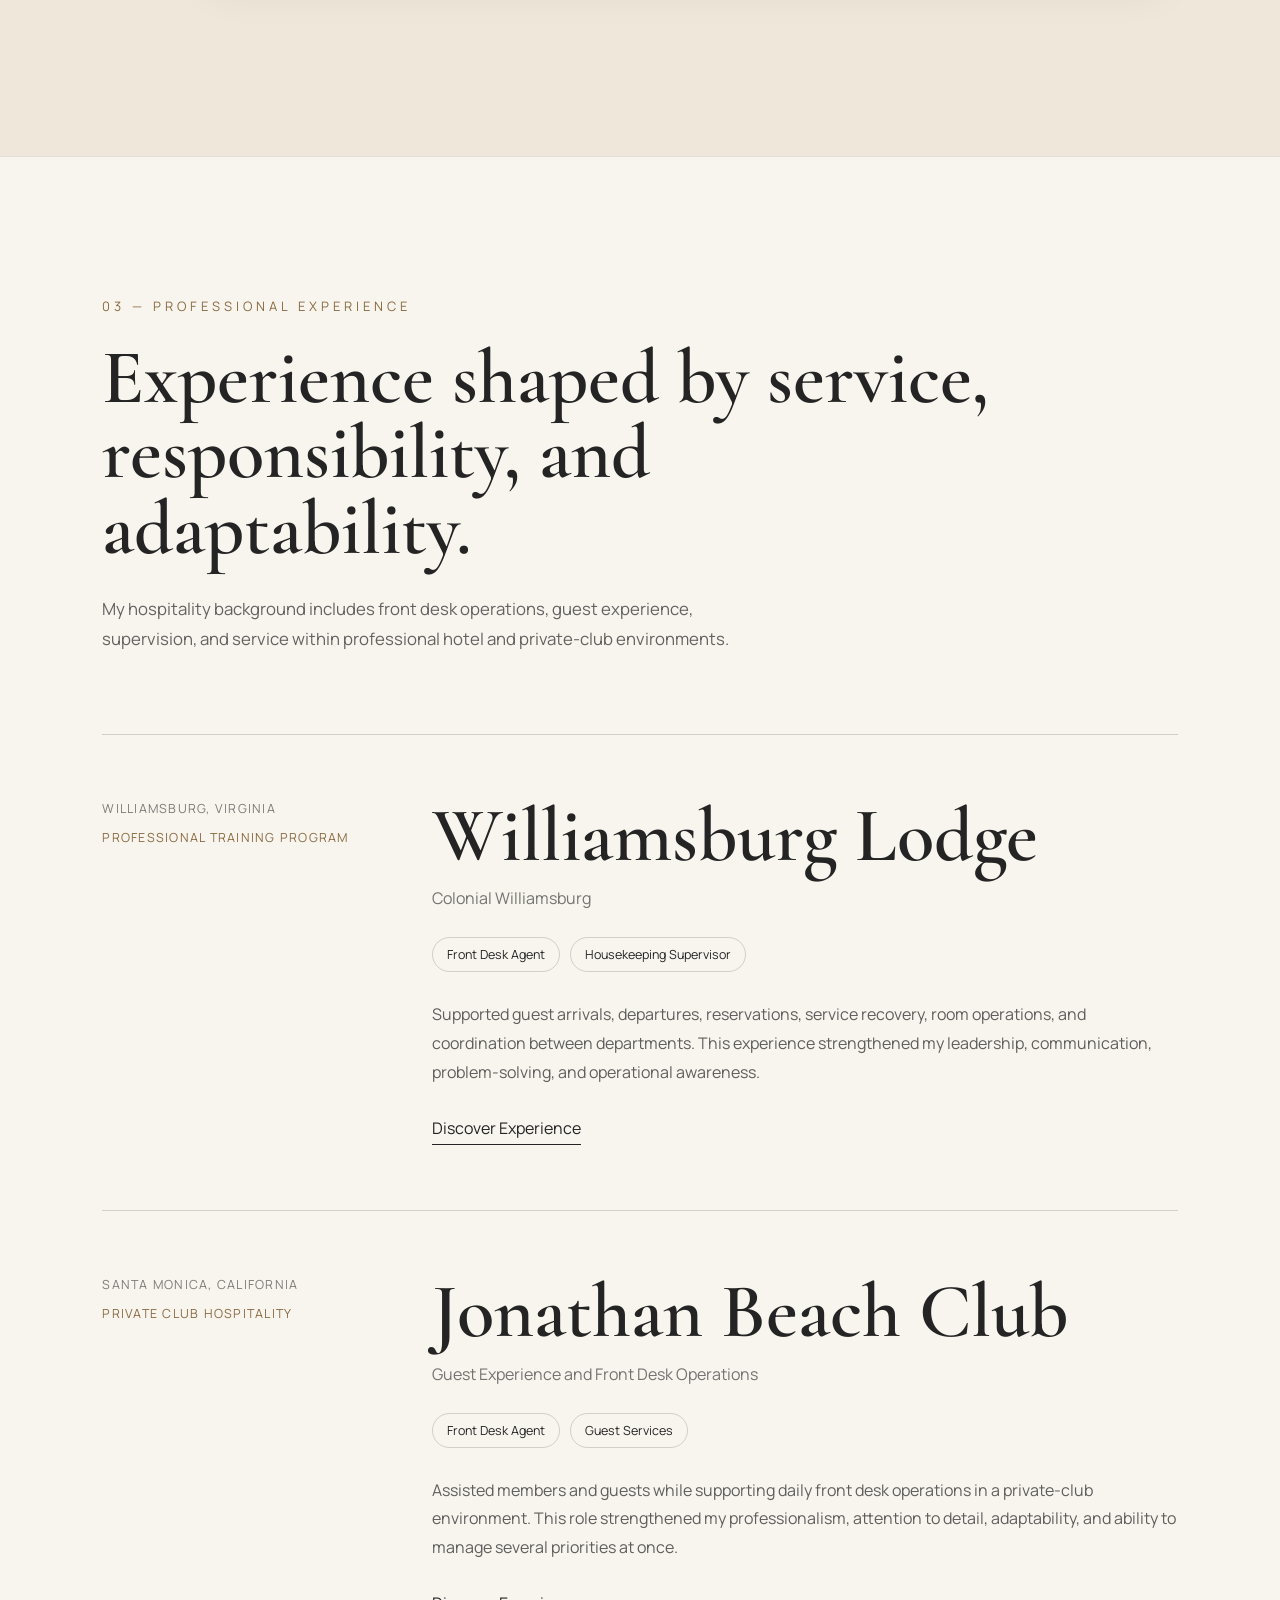
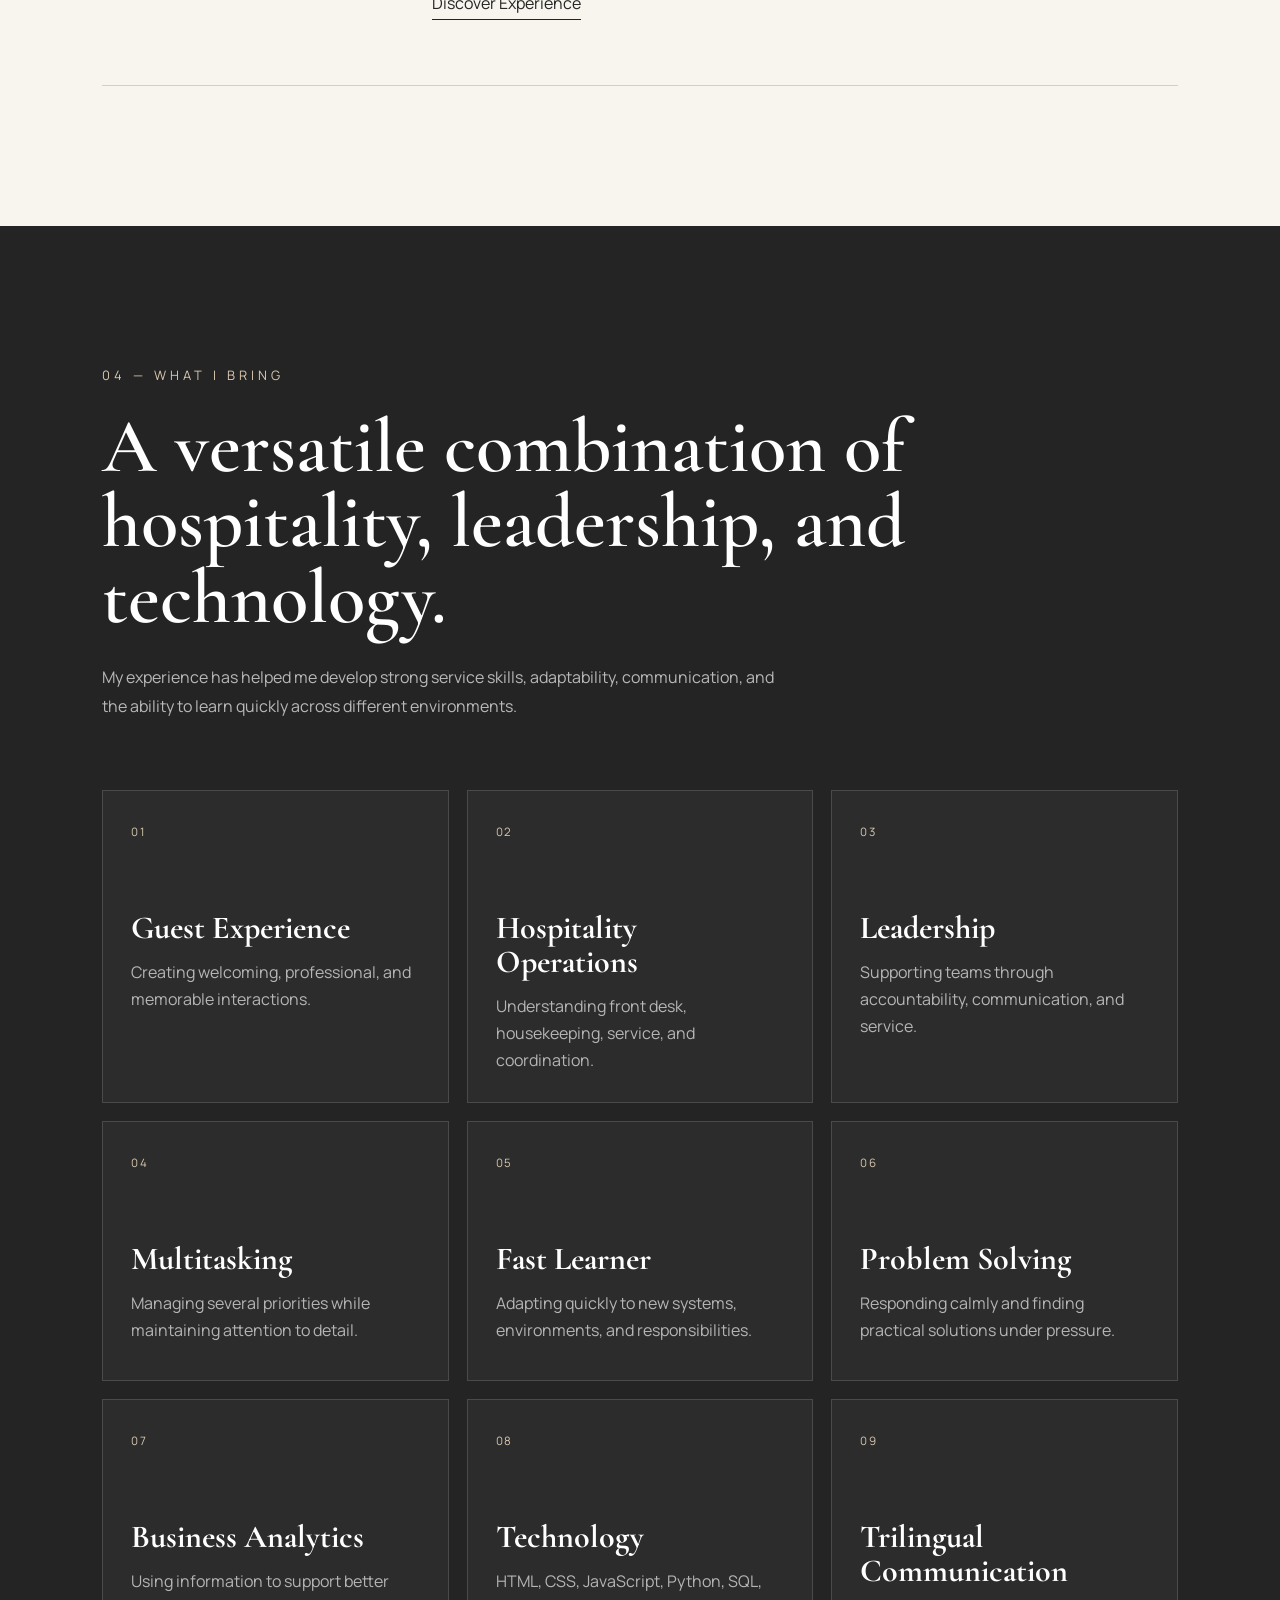
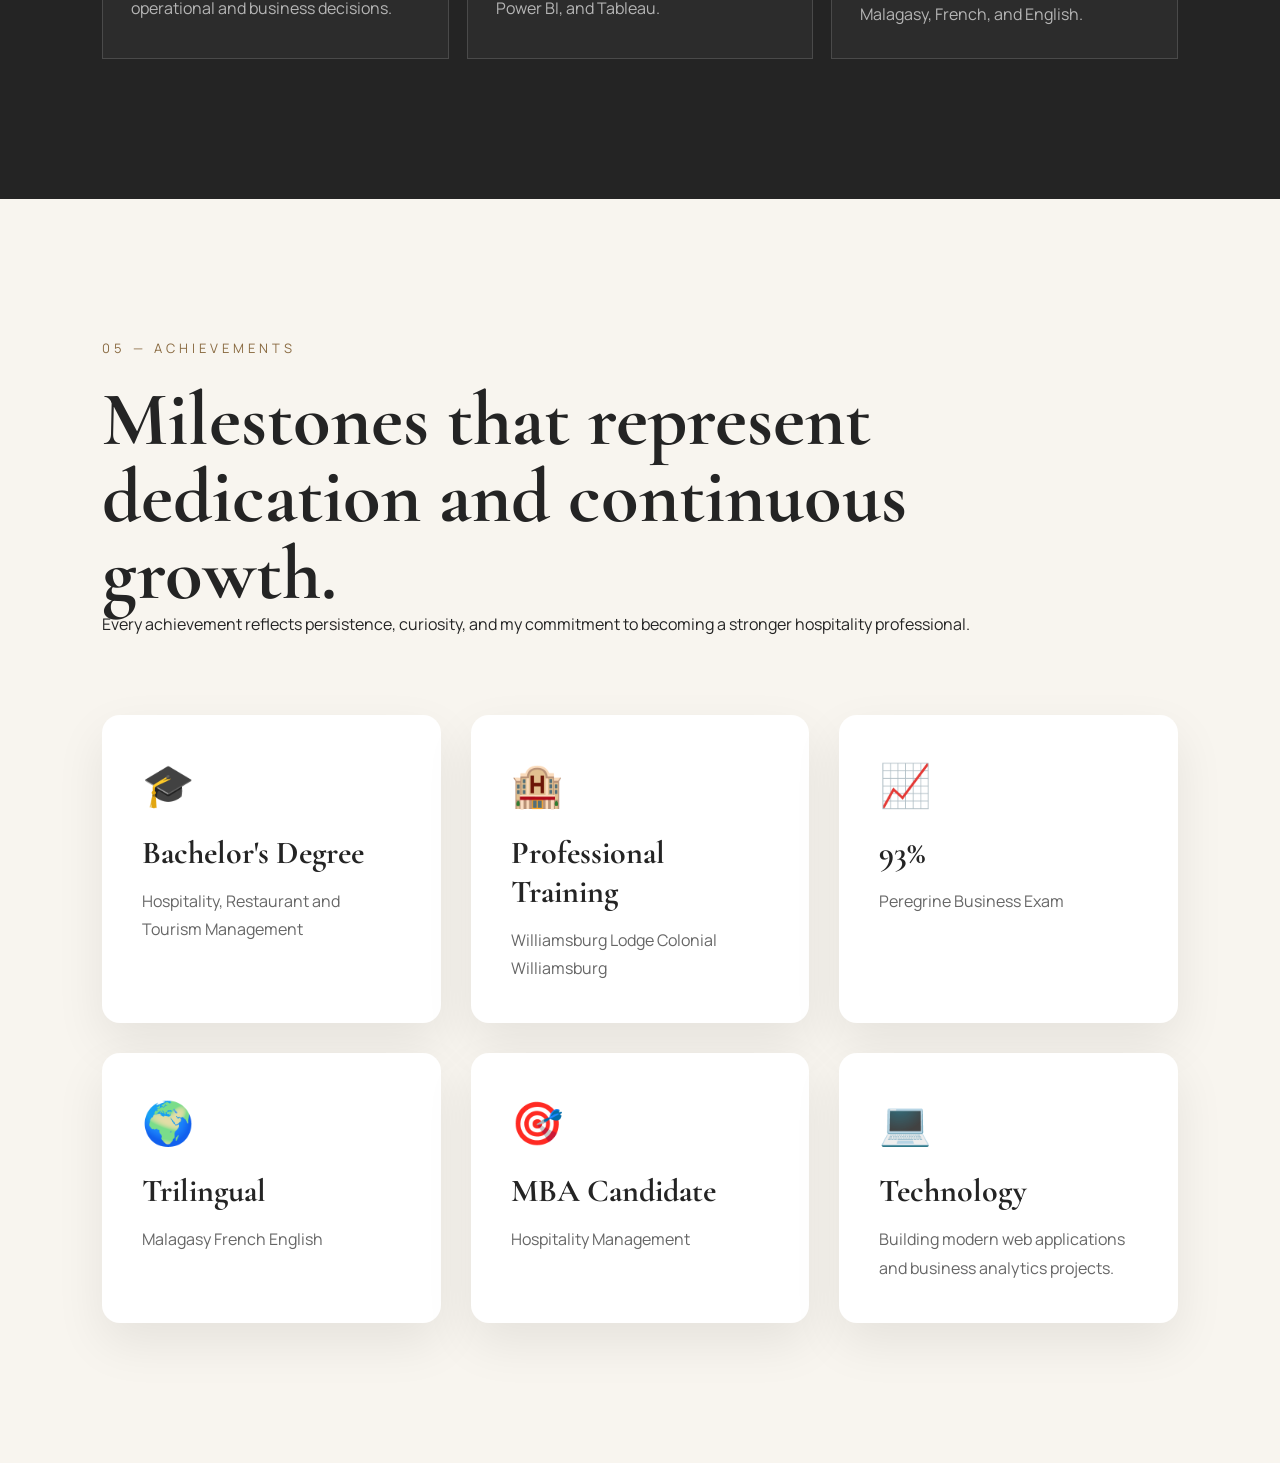
==== commit 6cfa2f63: "Add achievements showcase section" ====
--- a/index.html
+++ b/index.html
@@ -528,6 +528,82 @@
   </div>
 
 </section>
+<section class="achievements-section" id="achievements">
+
+    <p class="section-number">05 — ACHIEVEMENTS</p>
+
+    <div class="achievements-heading">
+
+        <h2>
+            Milestones that represent
+            dedication and continuous growth.
+        </h2>
+
+        <p>
+            Every achievement reflects persistence,
+            curiosity, and my commitment to becoming
+            a stronger hospitality professional.
+        </p>
+
+    </div>
+
+    <div class="achievement-grid">
+
+        <article class="achievement-card">
+            <h3>🎓</h3>
+            <h4>Bachelor's Degree</h4>
+            <p>
+                Hospitality, Restaurant and Tourism Management
+            </p>
+        </article>
+
+        <article class="achievement-card">
+            <h3>🏨</h3>
+            <h4>Professional Training</h4>
+            <p>
+                Williamsburg Lodge
+                Colonial Williamsburg
+            </p>
+        </article>
+
+        <article class="achievement-card">
+            <h3>📈</h3>
+            <h4>93%</h4>
+            <p>
+                Peregrine Business Exam
+            </p>
+        </article>
+
+        <article class="achievement-card">
+            <h3>🌍</h3>
+            <h4>Trilingual</h4>
+            <p>
+                Malagasy
+                French
+                English
+            </p>
+        </article>
+
+        <article class="achievement-card">
+            <h3>🎯</h3>
+            <h4>MBA Candidate</h4>
+            <p>
+                Hospitality Management
+            </p>
+        </article>
+
+        <article class="achievement-card">
+            <h3>💻</h3>
+            <h4>Technology</h4>
+            <p>
+                Building modern web applications
+                and business analytics projects.
+            </p>
+        </article>
+
+    </div>
+
+</section>
   </main>
 
   <script src="script.js"></script>
--- a/style.css
+++ b/style.css
@@ -1053,4 +1053,105 @@
   .skills-grid {
     grid-template-columns: 1fr;
   }
+}
+.achievements-section{
+
+padding:140px 8%;
+
+background:#F8F5EF;
+
+}
+
+.achievements-heading{
+
+max-width:900px;
+
+margin-bottom:80px;
+
+}
+
+.achievements-heading h2{
+
+font-family:"Cormorant Garamond",serif;
+
+font-size:clamp(3rem,6vw,6rem);
+
+line-height:1;
+
+}
+
+.achievement-grid{
+
+display:grid;
+
+grid-template-columns:repeat(3,1fr);
+
+gap:30px;
+
+}
+
+.achievement-card{
+
+padding:40px;
+
+background:white;
+
+border-radius:18px;
+
+box-shadow:0 20px 50px rgba(0,0,0,.08);
+
+transition:.35s;
+
+}
+
+.achievement-card:hover{
+
+transform:translateY(-10px);
+
+}
+
+.achievement-card h3{
+
+font-size:42px;
+
+margin-bottom:20px;
+
+}
+
+.achievement-card h4{
+
+font-family:"Cormorant Garamond",serif;
+
+font-size:32px;
+
+margin-bottom:15px;
+
+}
+
+.achievement-card p{
+
+line-height:1.8;
+
+color:#666;
+
+}
+
+@media(max-width:900px){
+
+.achievement-grid{
+
+grid-template-columns:1fr 1fr;
+
+}
+
+}
+
+@media(max-width:650px){
+
+.achievement-grid{
+
+grid-template-columns:1fr;
+
+}
+
 }
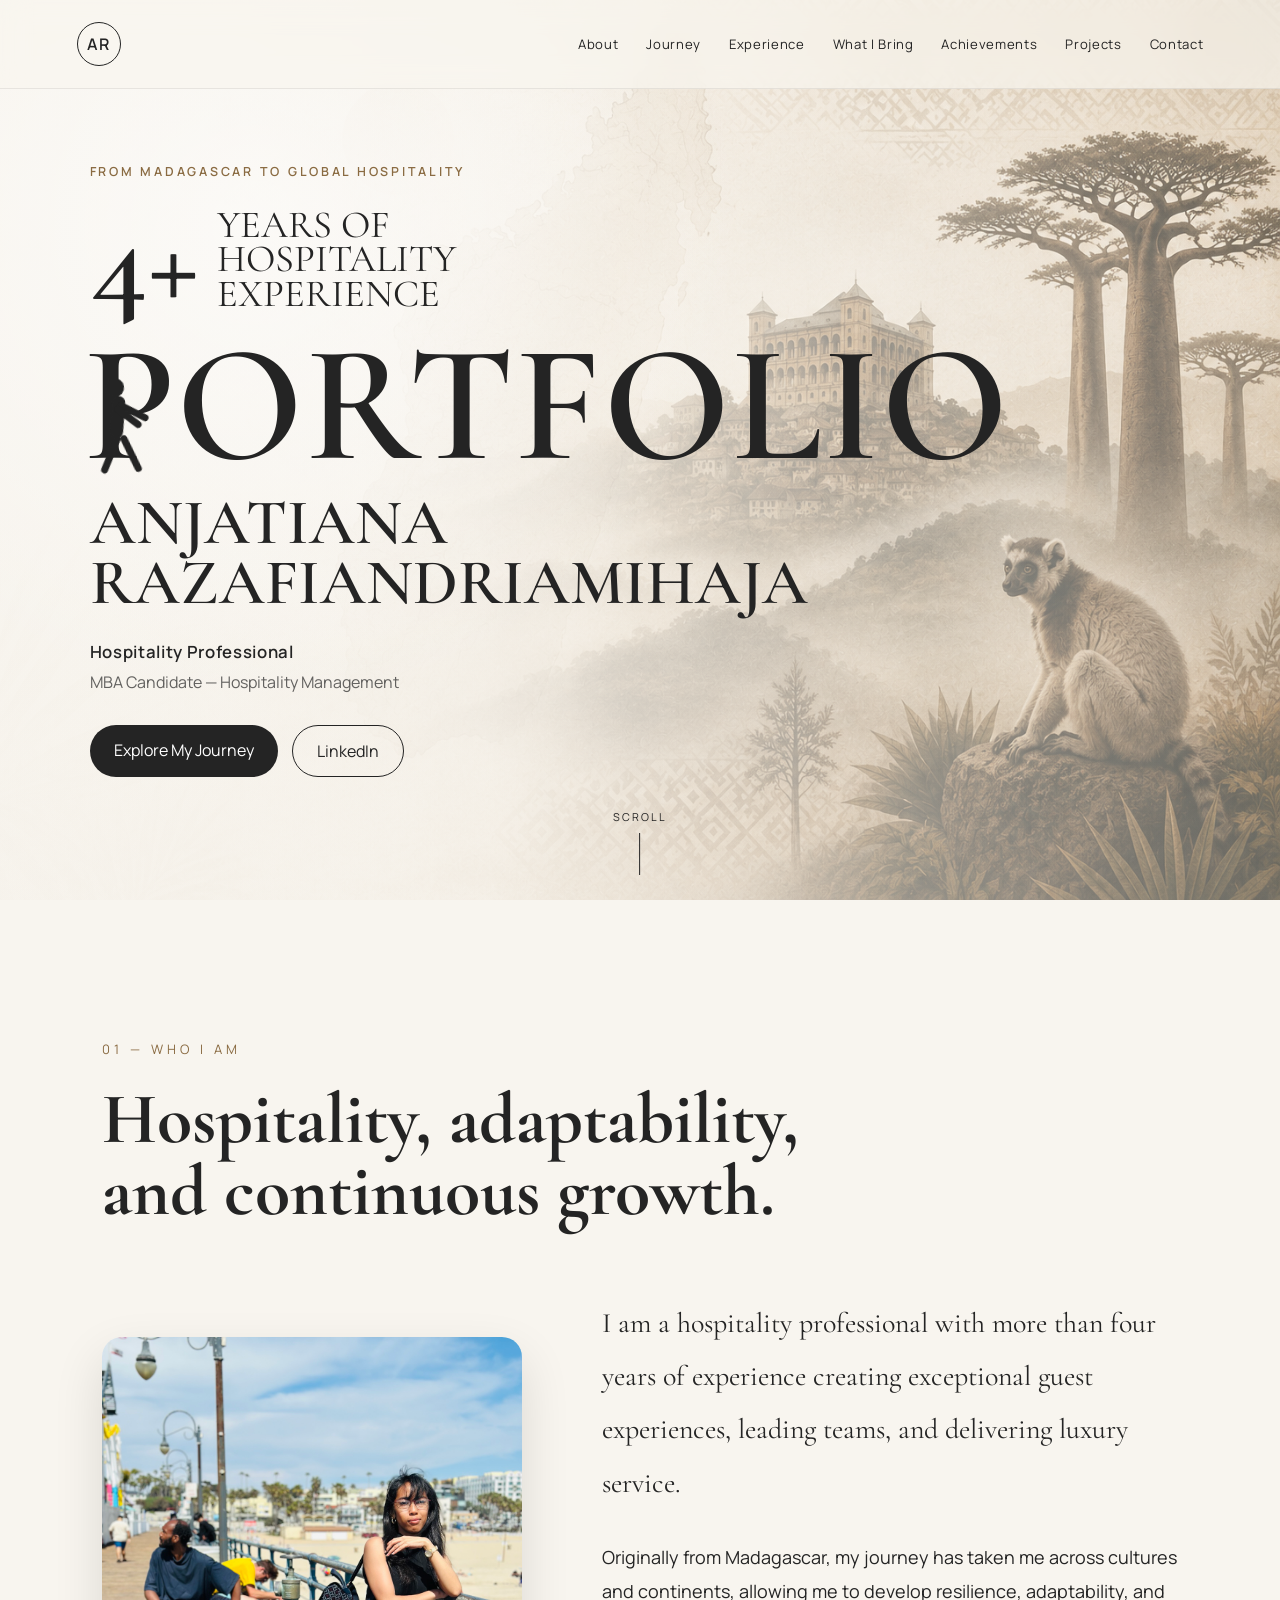
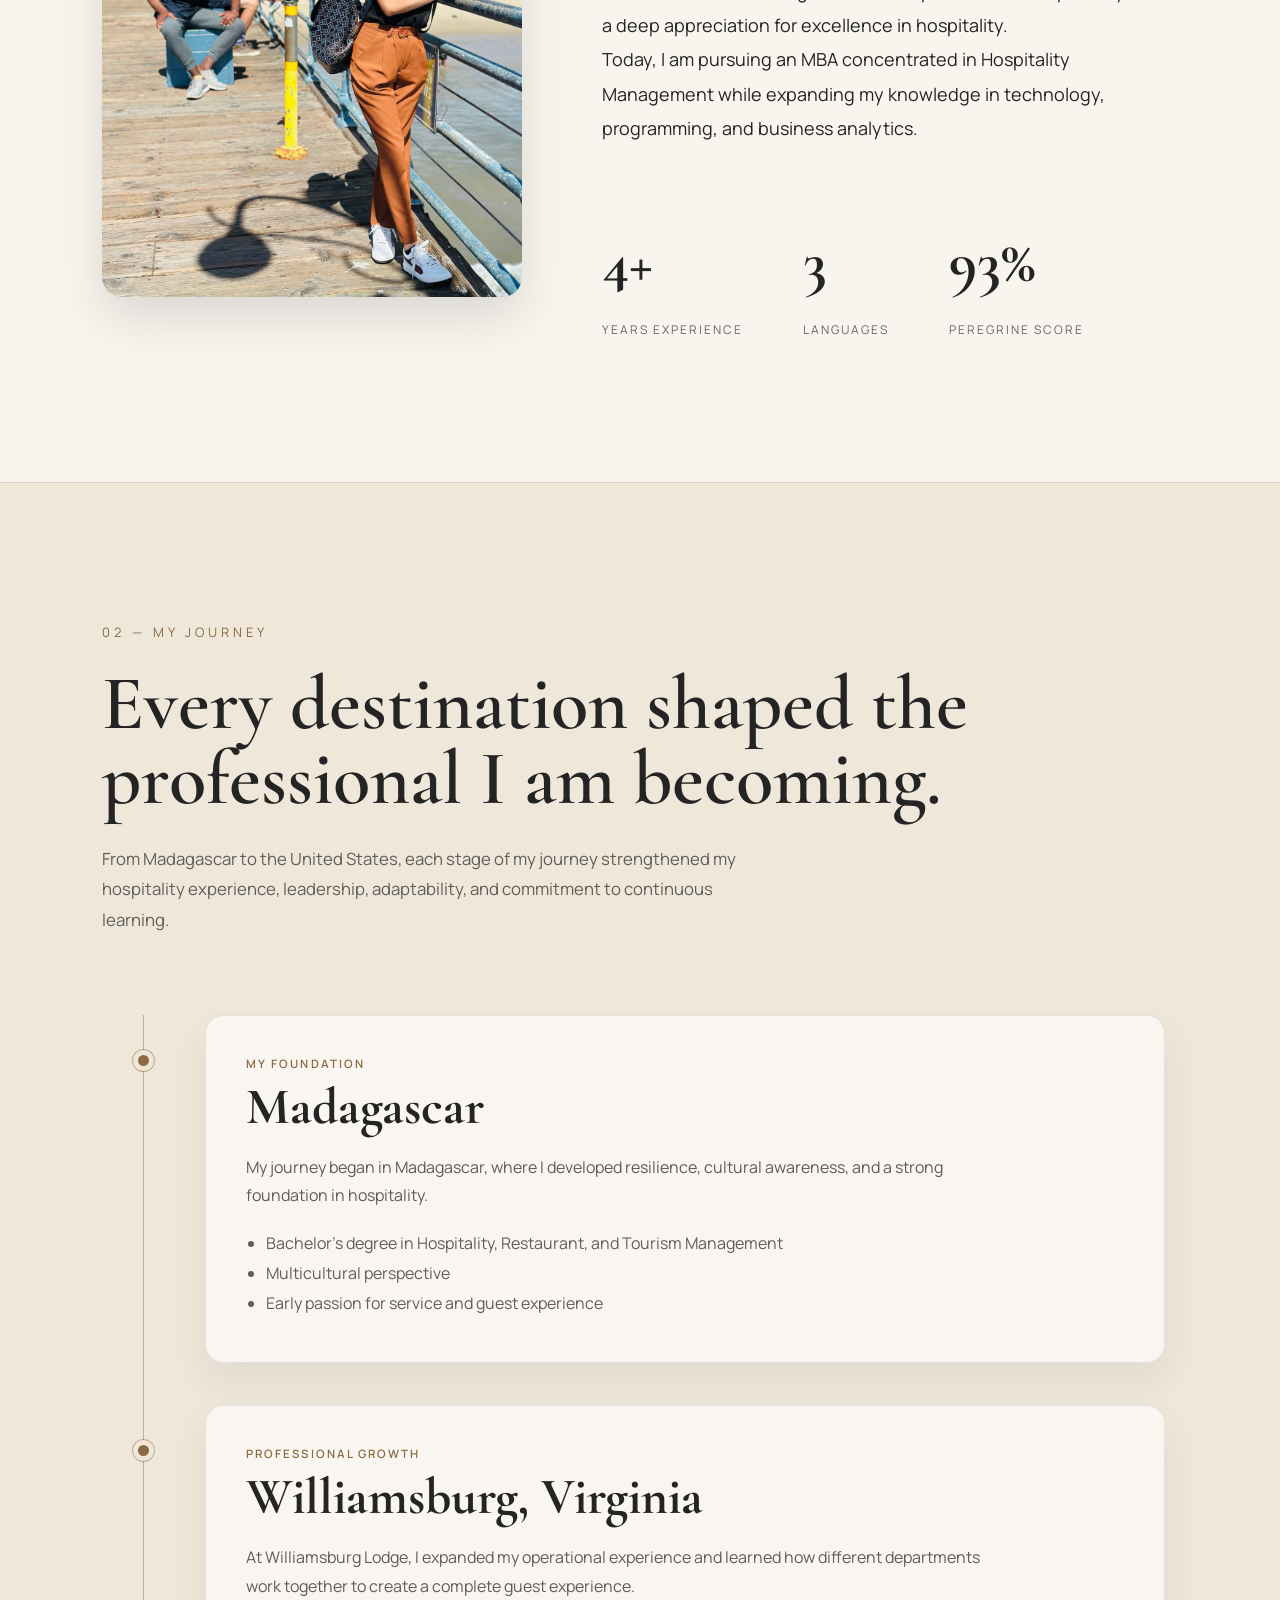
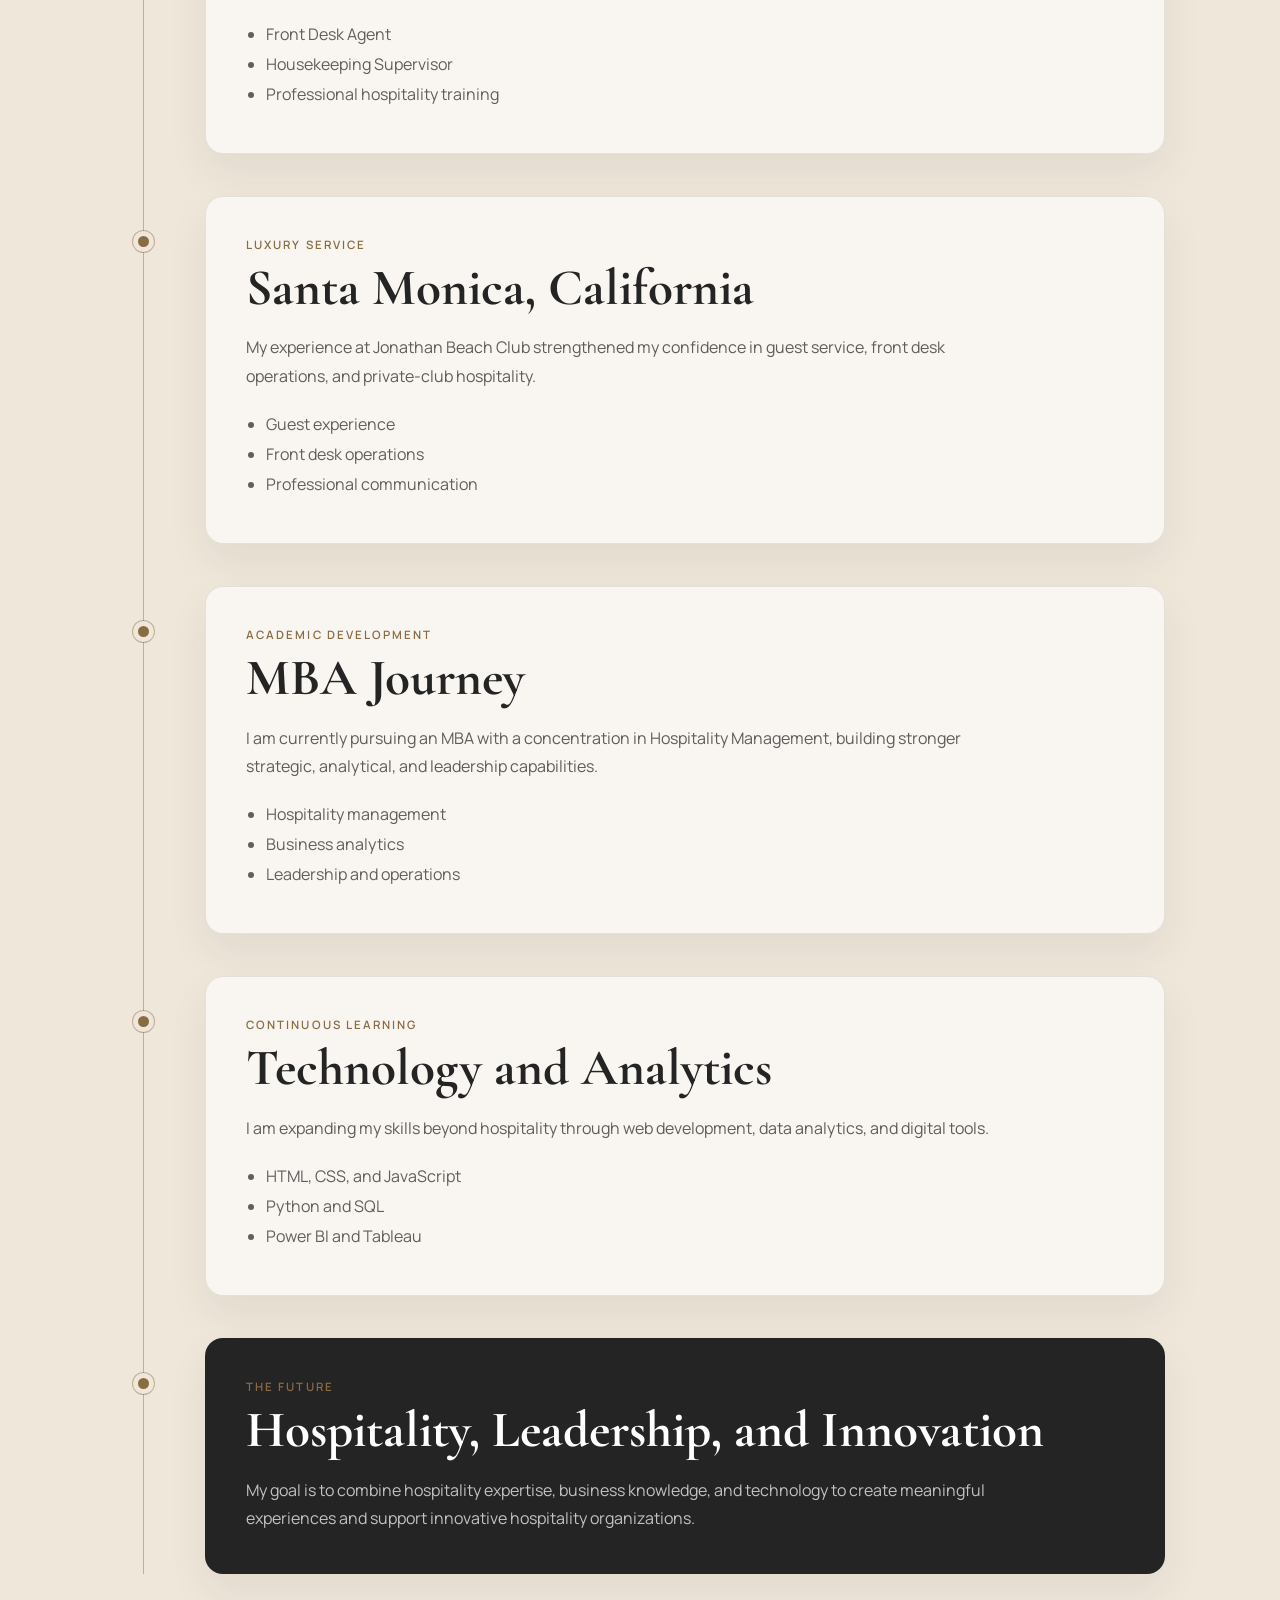
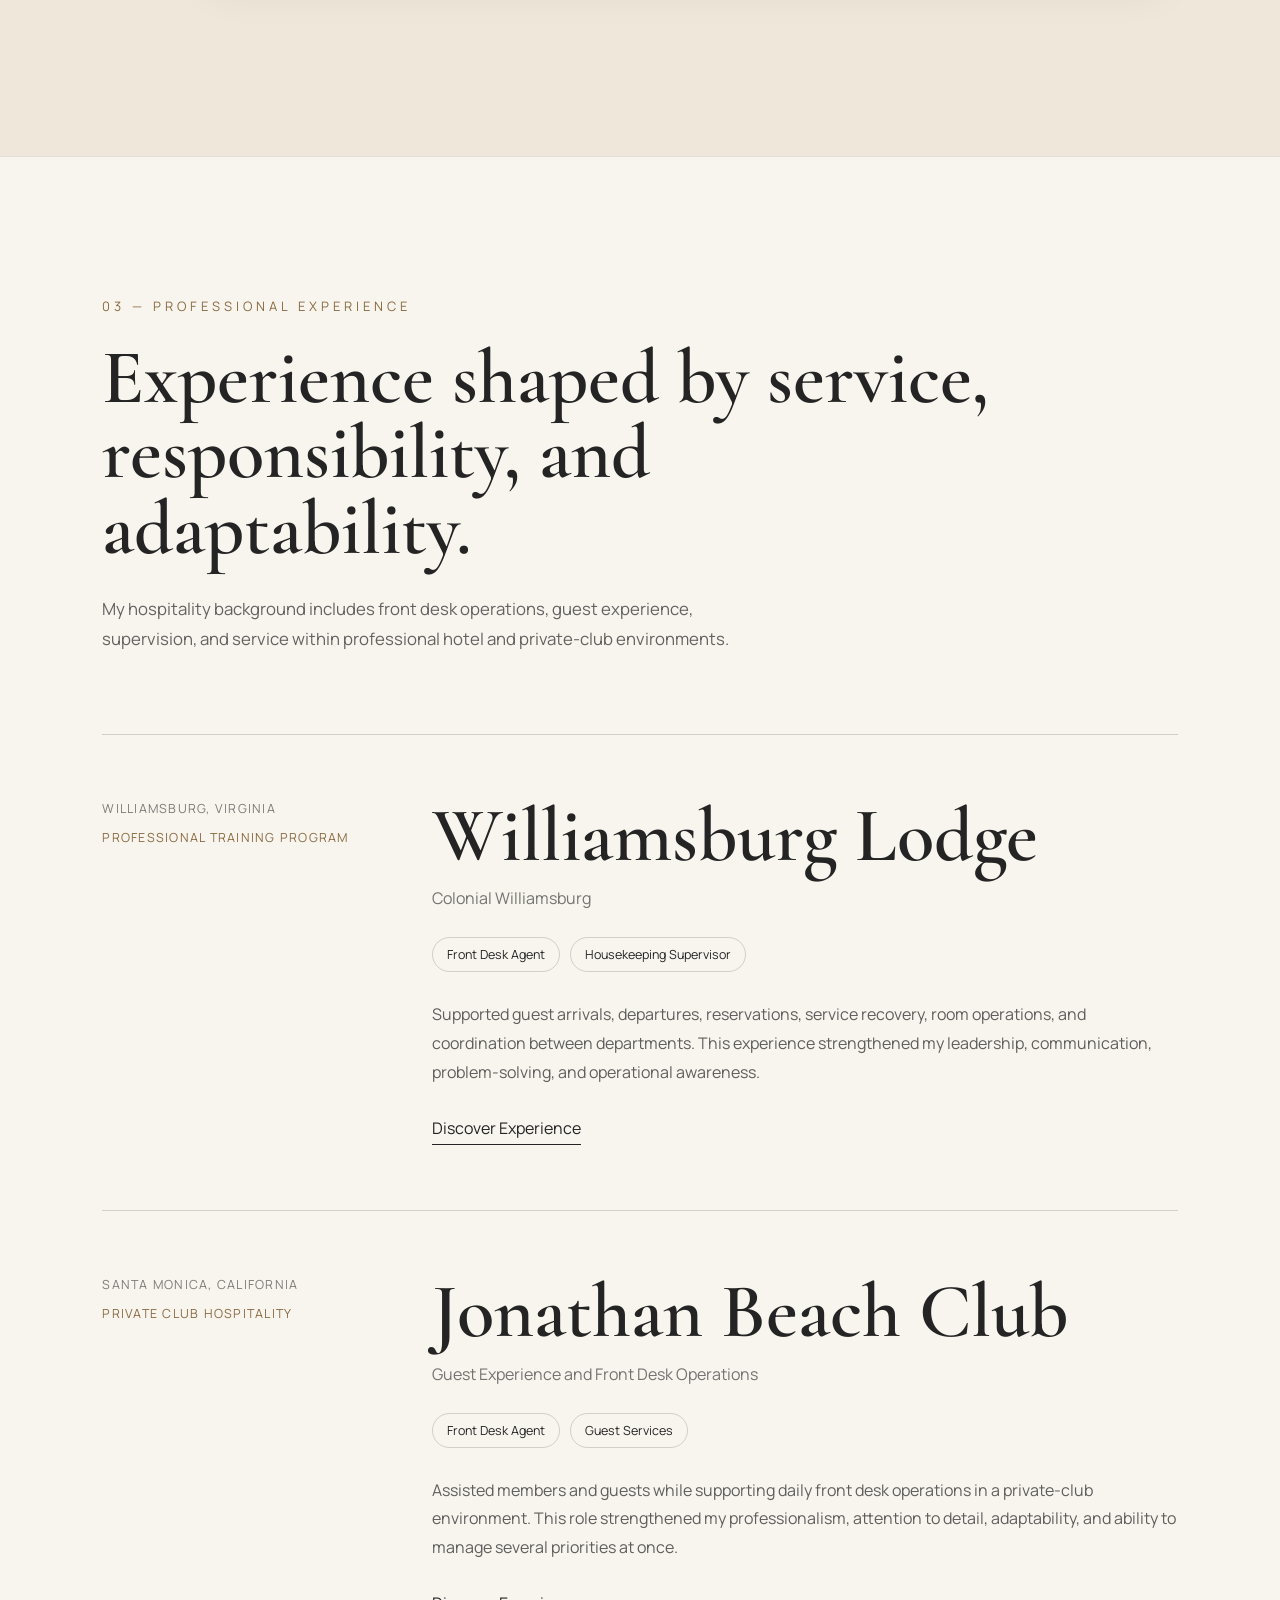
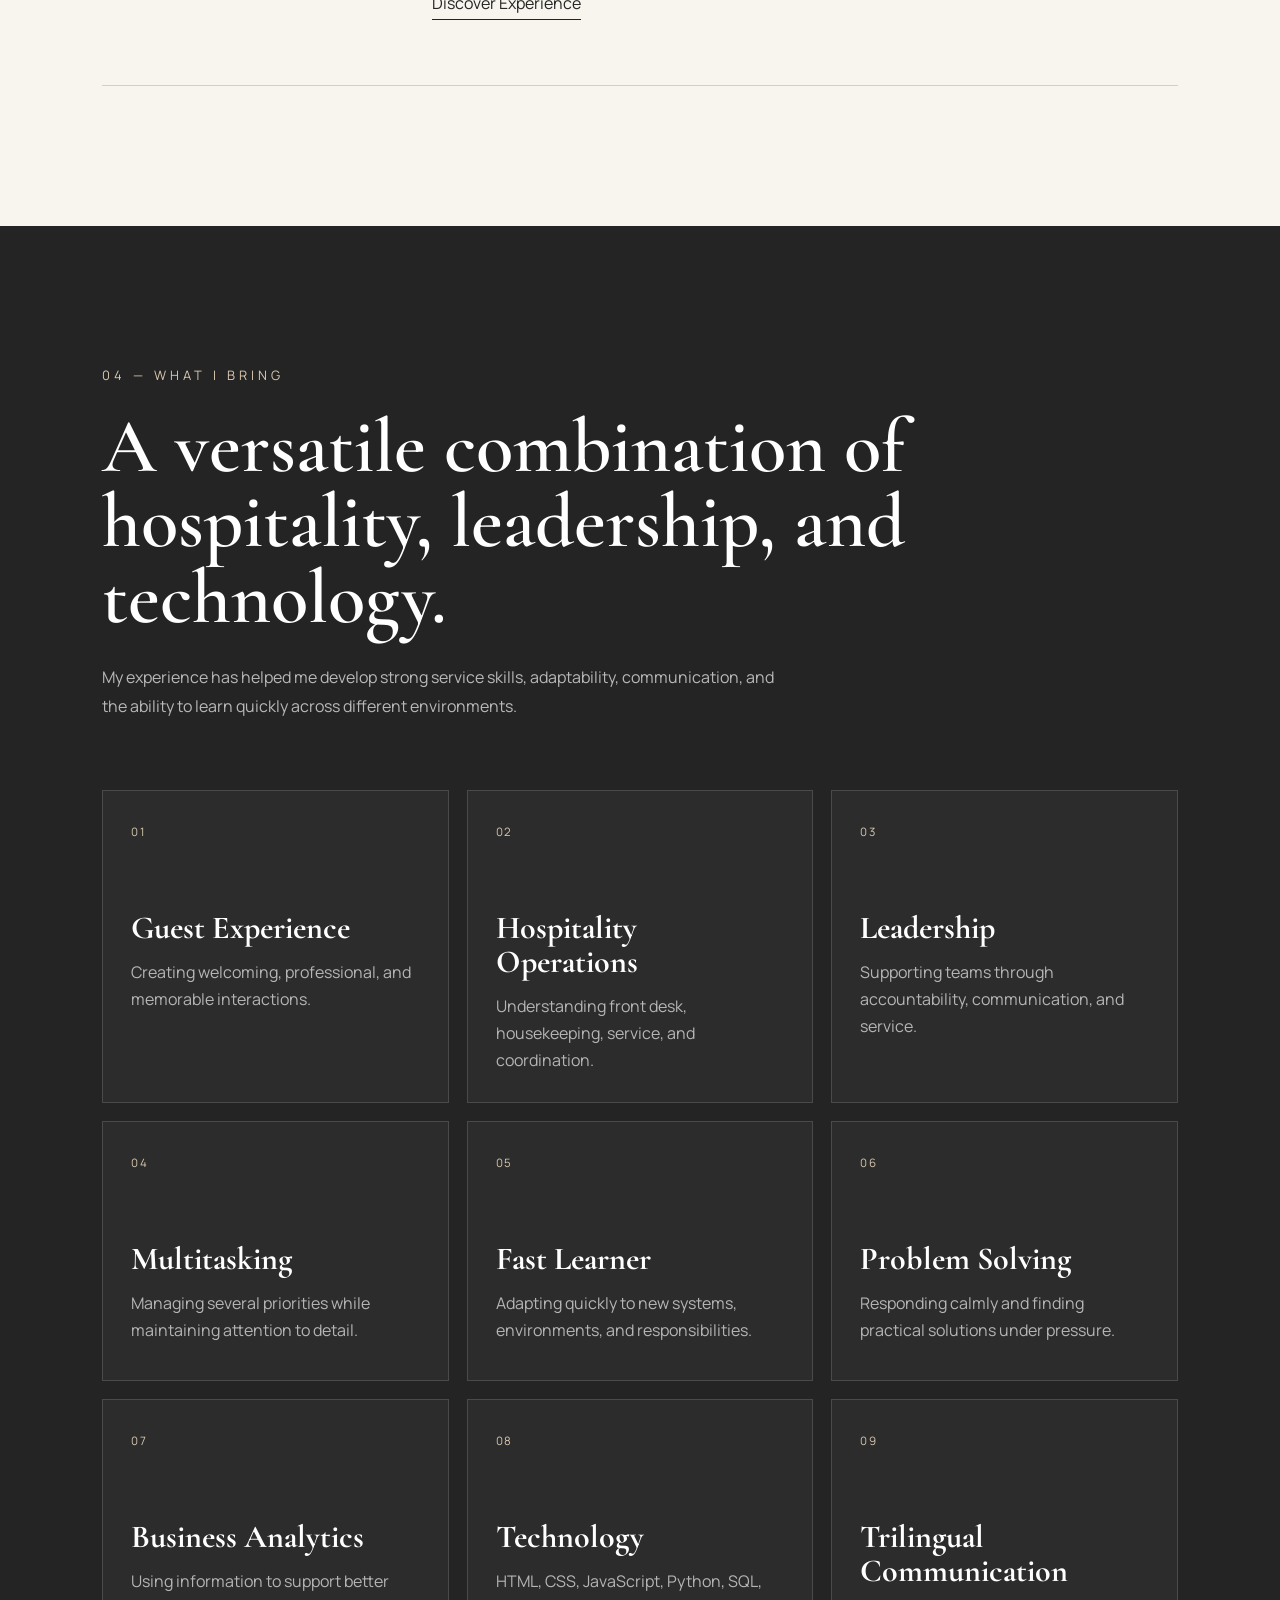
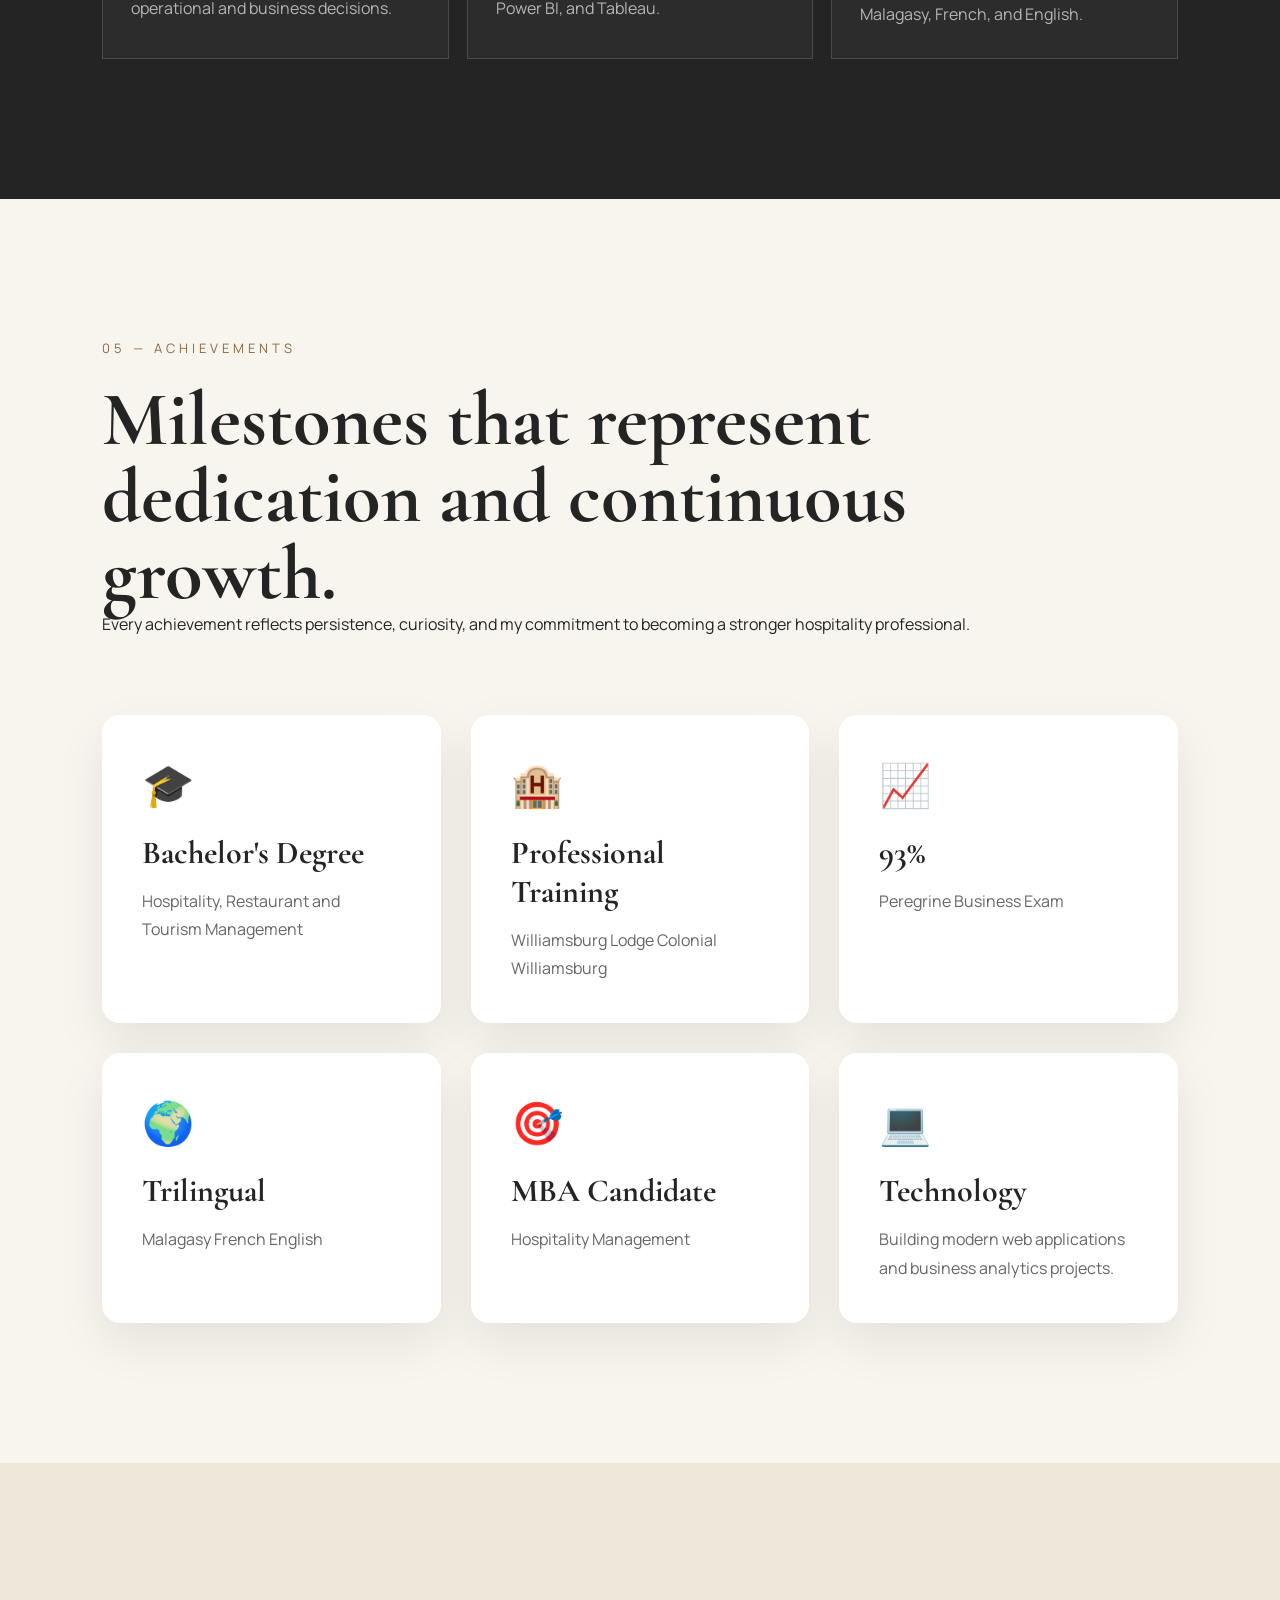
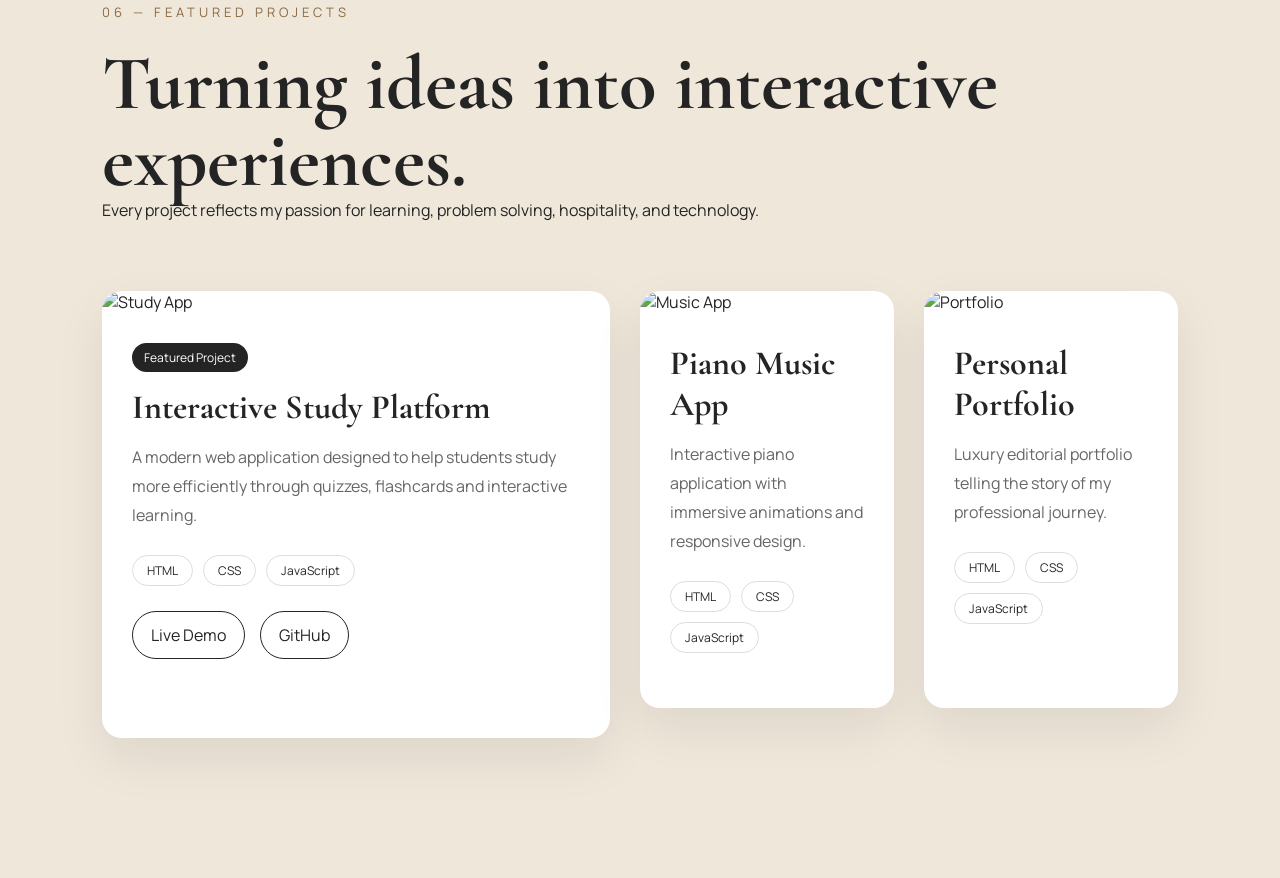
==== commit 502f101d: "Add featured GitHub projects showcase" ====
--- a/index.html
+++ b/index.html
@@ -604,6 +604,136 @@
     </div>
 
 </section>
+<section class="projects-section" id="projects">
+
+    <p class="section-number">
+        06 — FEATURED PROJECTS
+    </p>
+
+    <div class="projects-heading">
+
+        <h2>
+            Turning ideas into
+            interactive experiences.
+        </h2>
+
+        <p>
+            Every project reflects my passion for learning,
+            problem solving, hospitality, and technology.
+        </p>
+
+    </div>
+
+    <div class="projects-grid">
+
+        <article class="project-card featured">
+
+            <img src="images/study-app.jpg" alt="Study App">
+
+            <div class="project-content">
+
+                <span class="project-tag">
+                    Featured Project
+                </span>
+
+                <h3>
+                    Interactive Study Platform
+                </h3>
+
+                <p>
+
+                    A modern web application designed to help
+                    students study more efficiently through
+                    quizzes, flashcards and interactive learning.
+
+                </p>
+
+                <div class="project-tech">
+
+                    <span>HTML</span>
+                    <span>CSS</span>
+                    <span>JavaScript</span>
+
+                </div>
+
+                <div class="project-buttons">
+
+                    <a href="#">
+                        Live Demo
+                    </a>
+
+                    <a href="#">
+                        GitHub
+                    </a>
+
+                </div>
+
+            </div>
+
+        </article>
+
+        <article class="project-card">
+
+            <img src="images/music-app.jpg" alt="Music App">
+
+            <div class="project-content">
+
+                <h3>
+                    Piano Music App
+                </h3>
+
+                <p>
+
+                    Interactive piano application with
+                    immersive animations and responsive
+                    design.
+
+                </p>
+
+                <div class="project-tech">
+
+                    <span>HTML</span>
+                    <span>CSS</span>
+                    <span>JavaScript</span>
+
+                </div>
+
+            </div>
+
+        </article>
+
+        <article class="project-card">
+
+            <img src="images/portfolio.jpg" alt="Portfolio">
+
+            <div class="project-content">
+
+                <h3>
+                    Personal Portfolio
+                </h3>
+
+                <p>
+
+                    Luxury editorial portfolio telling
+                    the story of my professional journey.
+
+                </p>
+
+                <div class="project-tech">
+
+                    <span>HTML</span>
+                    <span>CSS</span>
+                    <span>JavaScript</span>
+
+                </div>
+
+            </div>
+
+        </article>
+
+    </div>
+
+</section>
   </main>
 
   <script src="script.js"></script>
--- a/style.css
+++ b/style.css
@@ -1154,4 +1154,175 @@
 
 }
 
+}
+.projects-section{
+
+padding:140px 8%;
+
+background:#EFE7DA;
+
+}
+
+.projects-heading{
+
+max-width:900px;
+
+margin-bottom:70px;
+
+}
+
+.projects-heading h2{
+
+font-family:"Cormorant Garamond",serif;
+
+font-size:clamp(3rem,6vw,6rem);
+
+line-height:1;
+
+}
+
+.projects-grid{
+
+display:grid;
+
+grid-template-columns:2fr 1fr 1fr;
+
+gap:30px;
+
+}
+
+.project-card{
+
+background:white;
+
+overflow:hidden;
+
+border-radius:20px;
+
+box-shadow:0 20px 50px rgba(0,0,0,.08);
+
+transition:.35s;
+
+}
+
+.project-card:hover{
+
+transform:translateY(-10px);
+
+}
+
+.project-card img{
+
+width:100%;
+
+height:260px;
+
+object-fit:cover;
+
+}
+
+.project-content{
+
+padding:30px;
+
+}
+
+.project-tag{
+
+display:inline-block;
+
+padding:6px 12px;
+
+border-radius:20px;
+
+background:#242424;
+
+color:white;
+
+font-size:12px;
+
+margin-bottom:15px;
+
+}
+
+.project-content h3{
+
+font-family:"Cormorant Garamond",serif;
+
+font-size:34px;
+
+margin-bottom:15px;
+
+}
+
+.project-content p{
+
+line-height:1.8;
+
+color:#666;
+
+}
+
+.project-tech{
+
+display:flex;
+
+flex-wrap:wrap;
+
+gap:10px;
+
+margin:25px 0;
+
+}
+
+.project-tech span{
+
+padding:6px 14px;
+
+border:1px solid #ddd;
+
+border-radius:20px;
+
+font-size:12px;
+
+}
+
+.project-buttons{
+
+display:flex;
+
+gap:15px;
+
+}
+
+.project-buttons a{
+
+padding:12px 18px;
+
+border-radius:30px;
+
+border:1px solid #242424;
+
+}
+
+.featured{
+
+grid-row:span 2;
+
+}
+
+@media(max-width:900px){
+
+.projects-grid{
+
+grid-template-columns:1fr;
+
+}
+
+.featured{
+
+grid-row:auto;
+
+}
+
 }
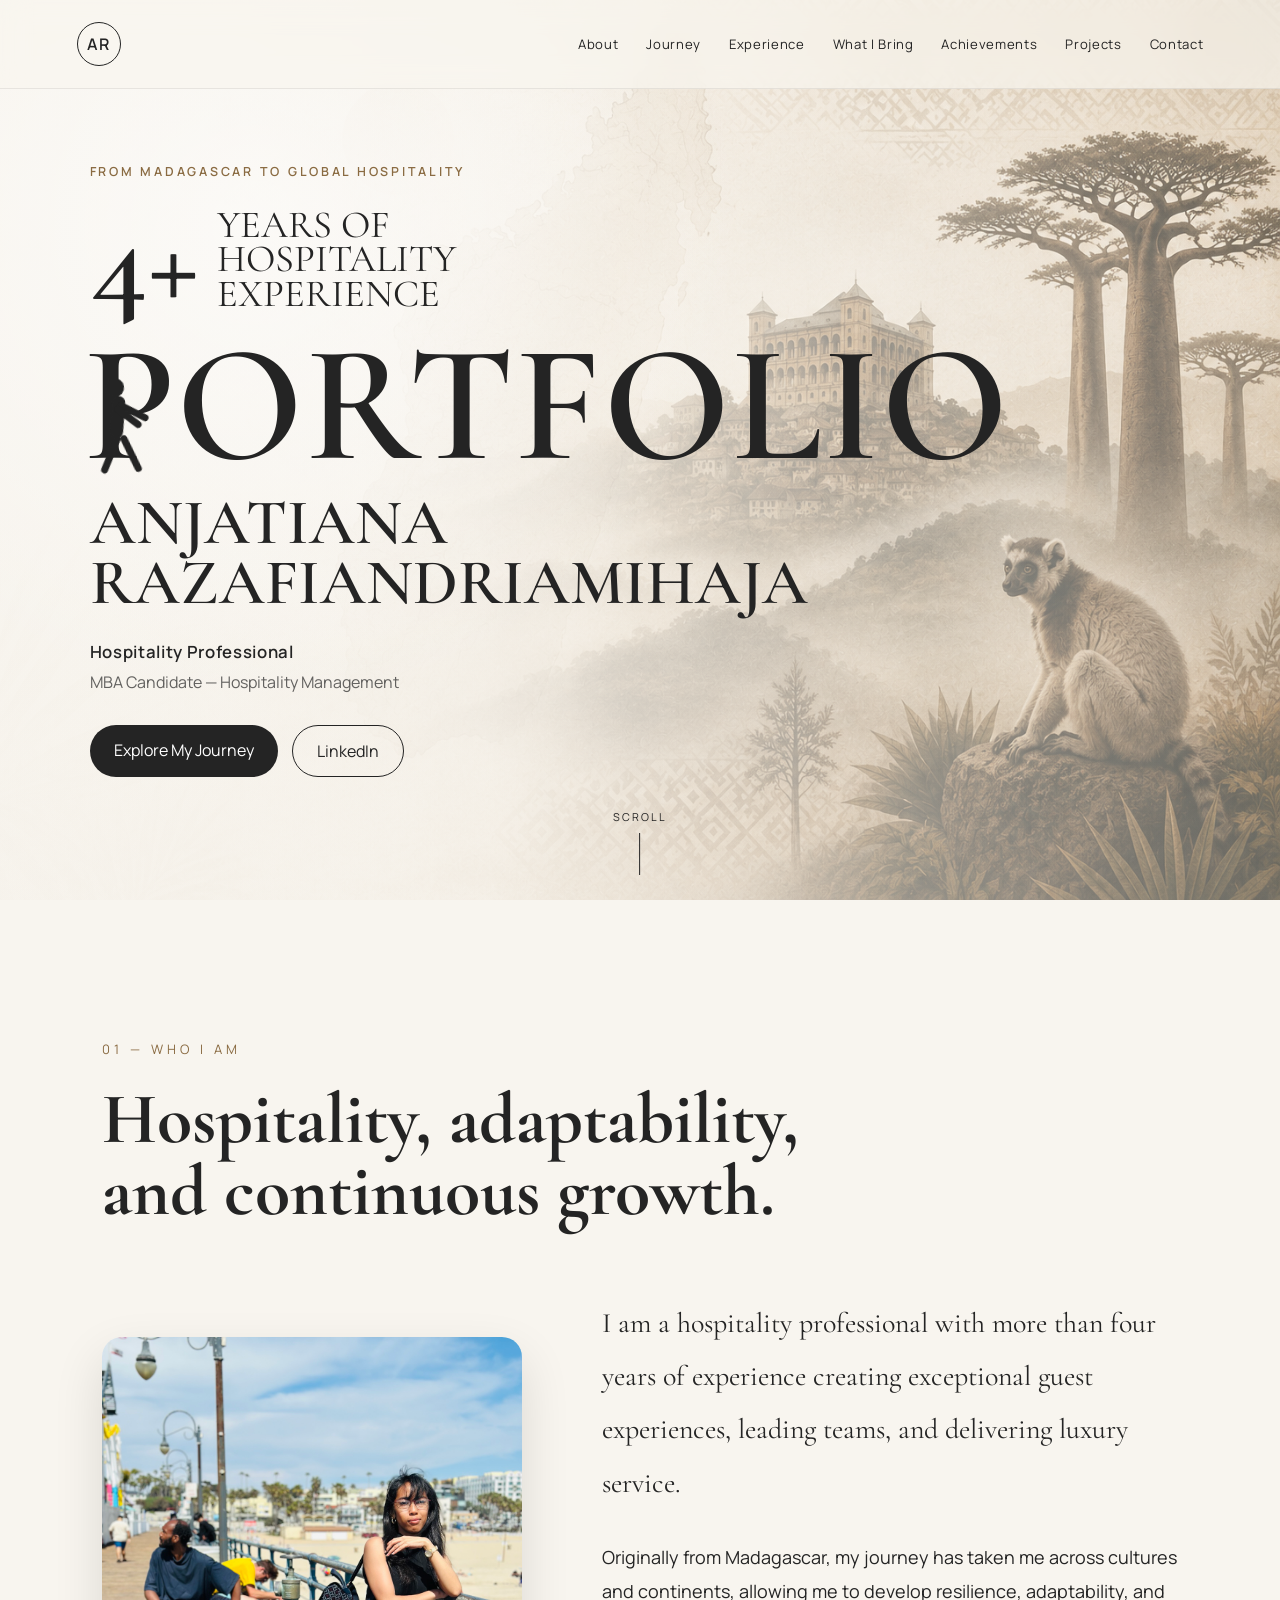
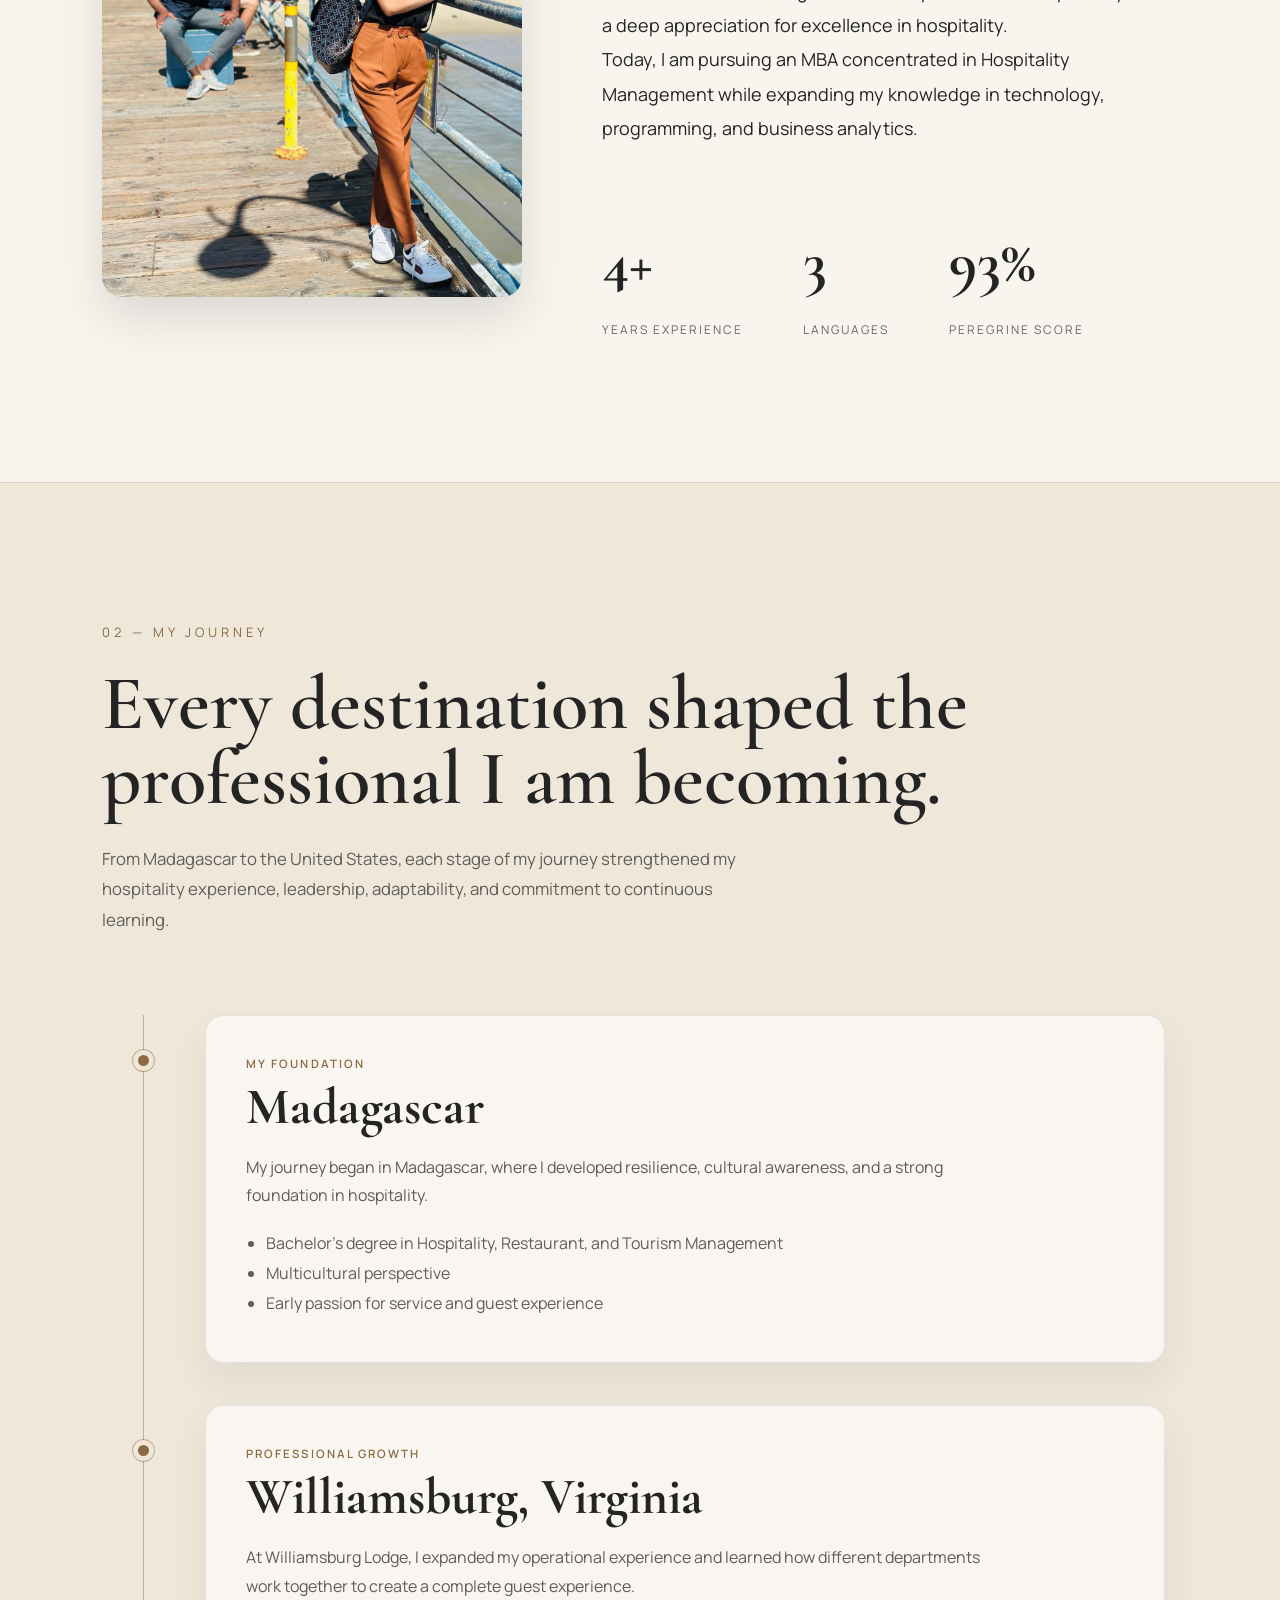
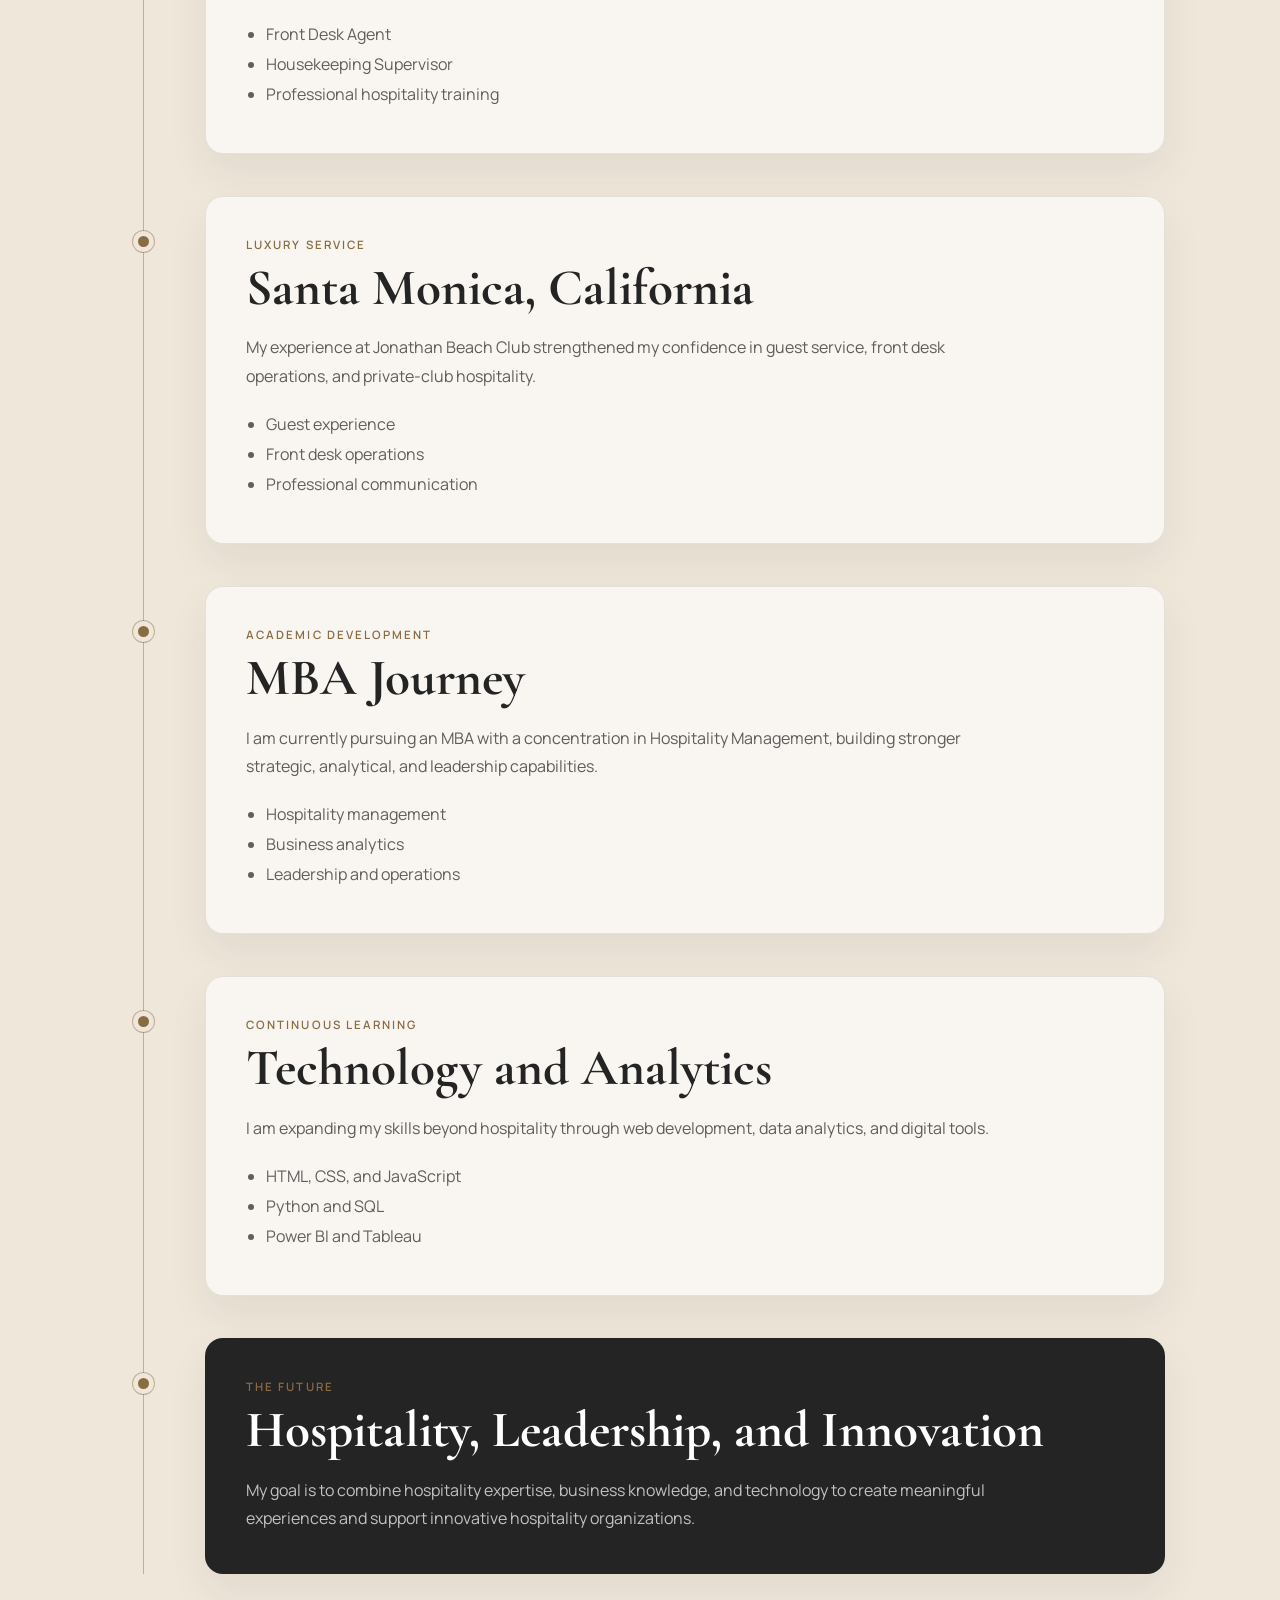
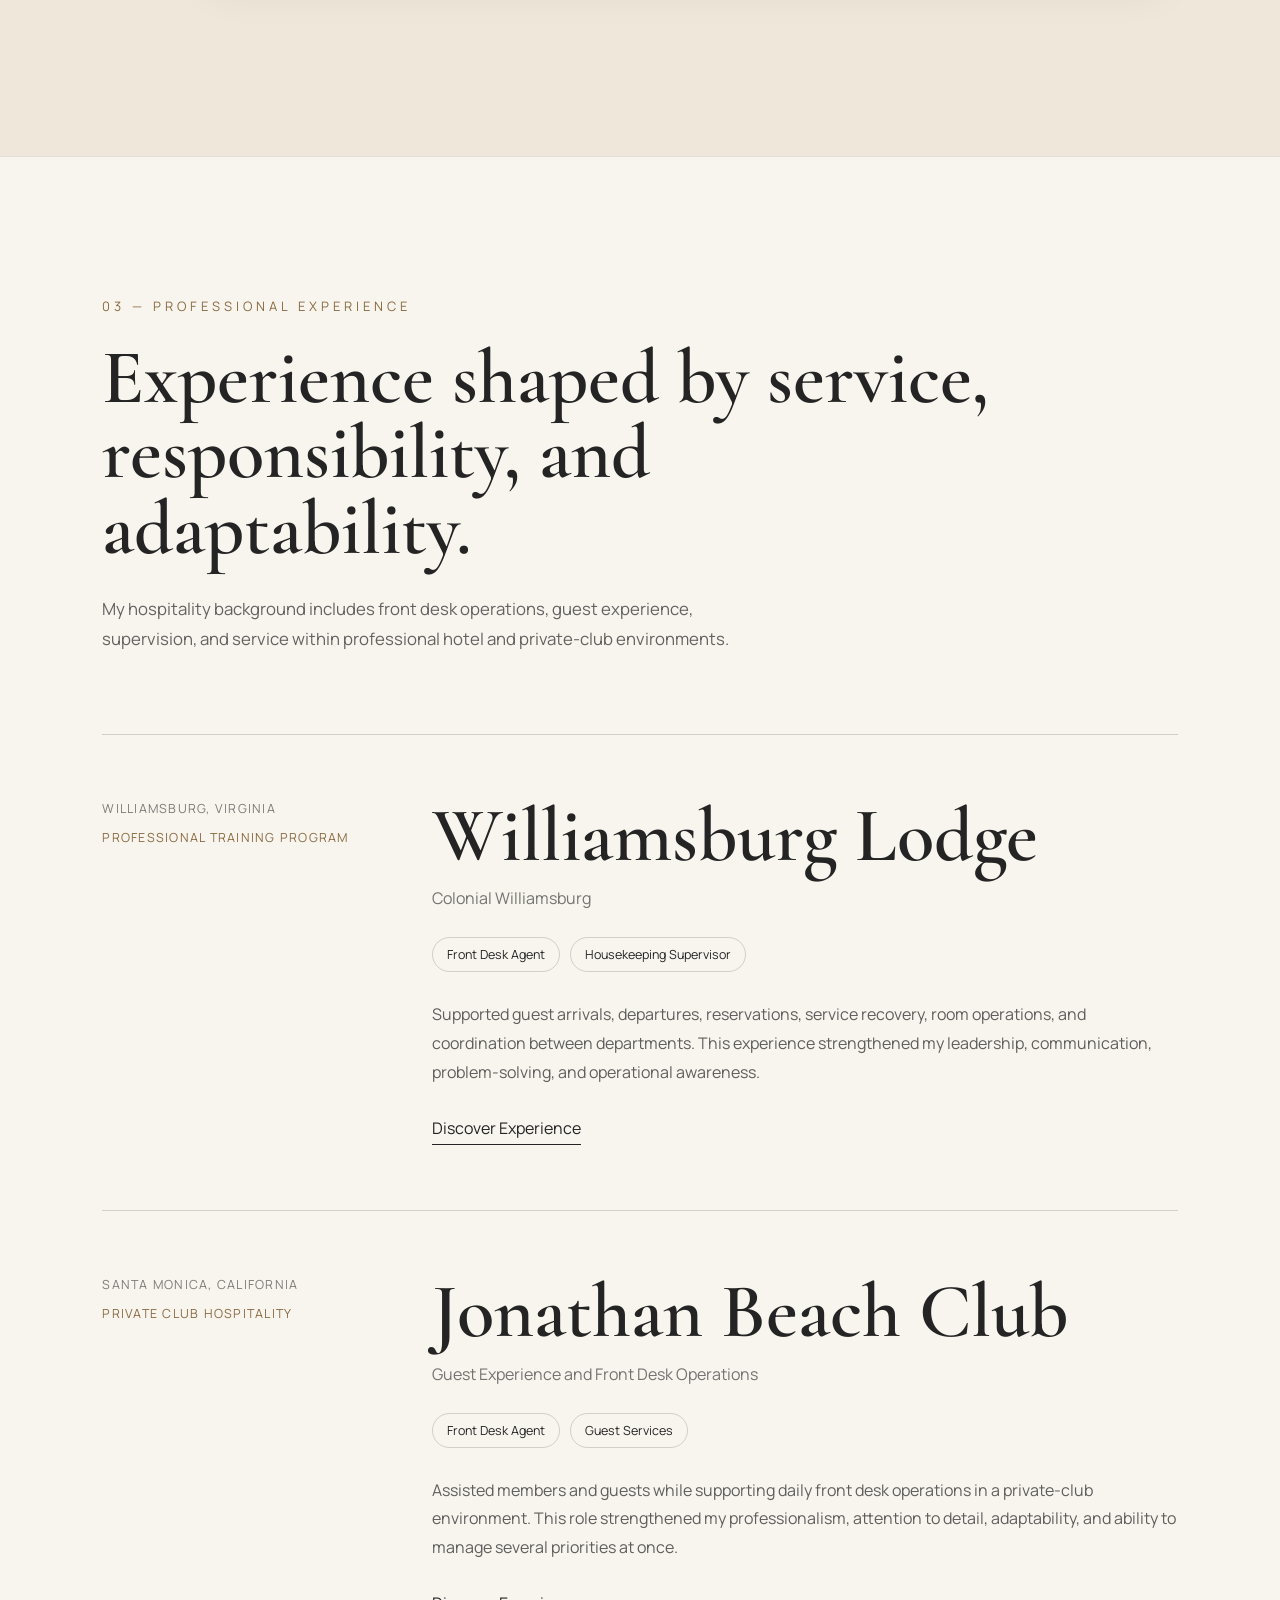
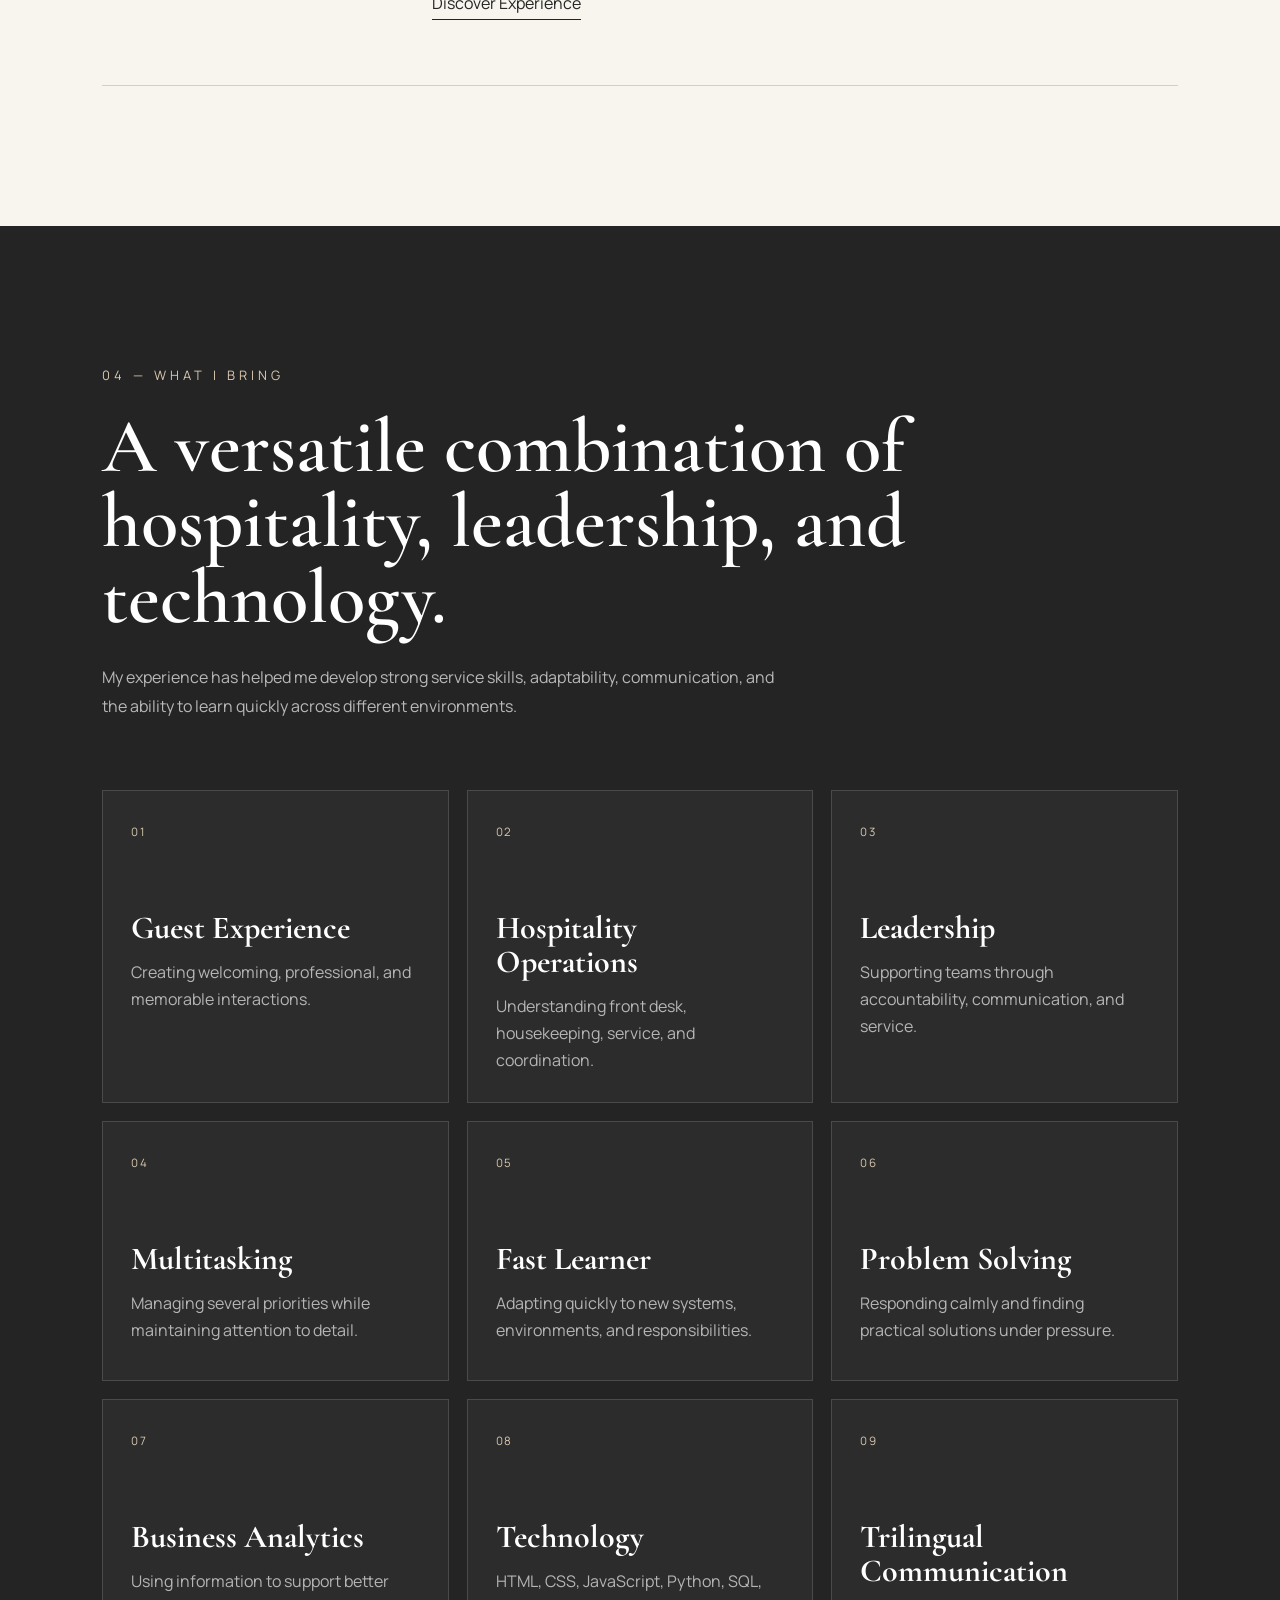
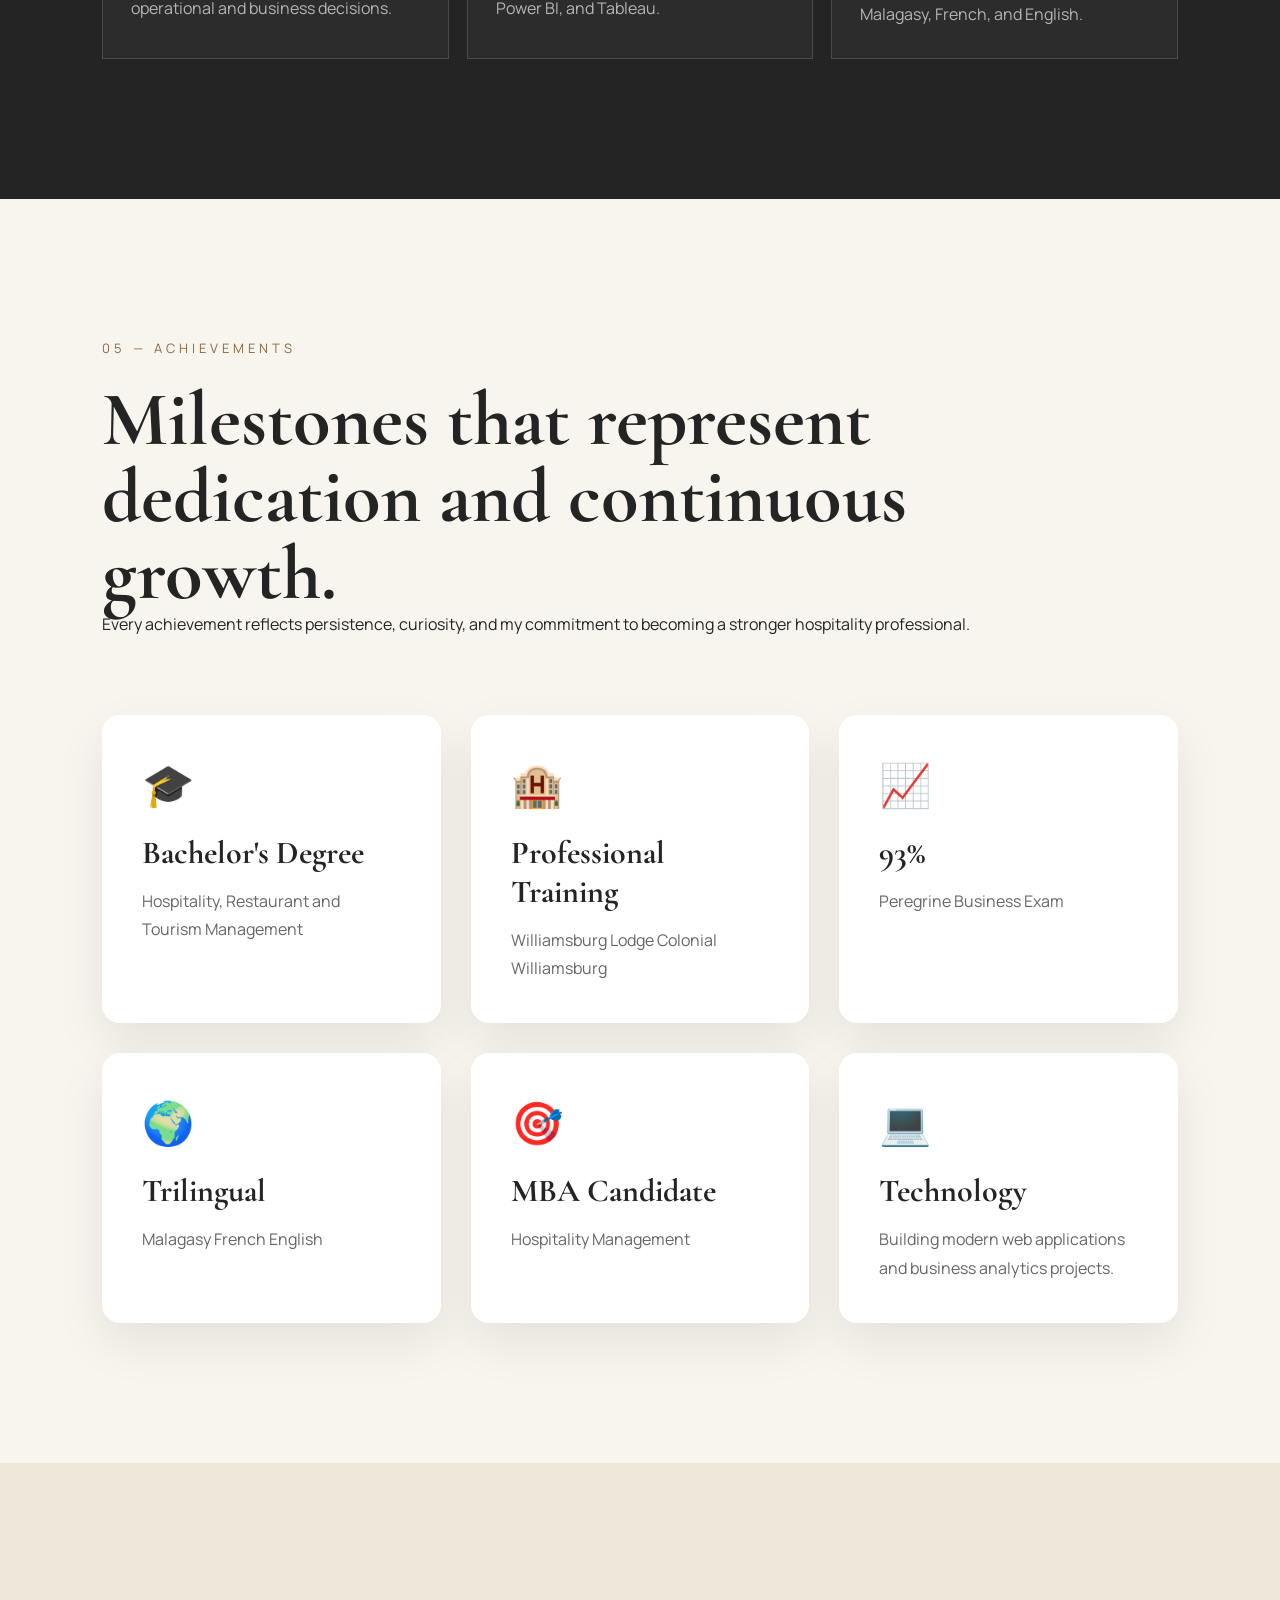
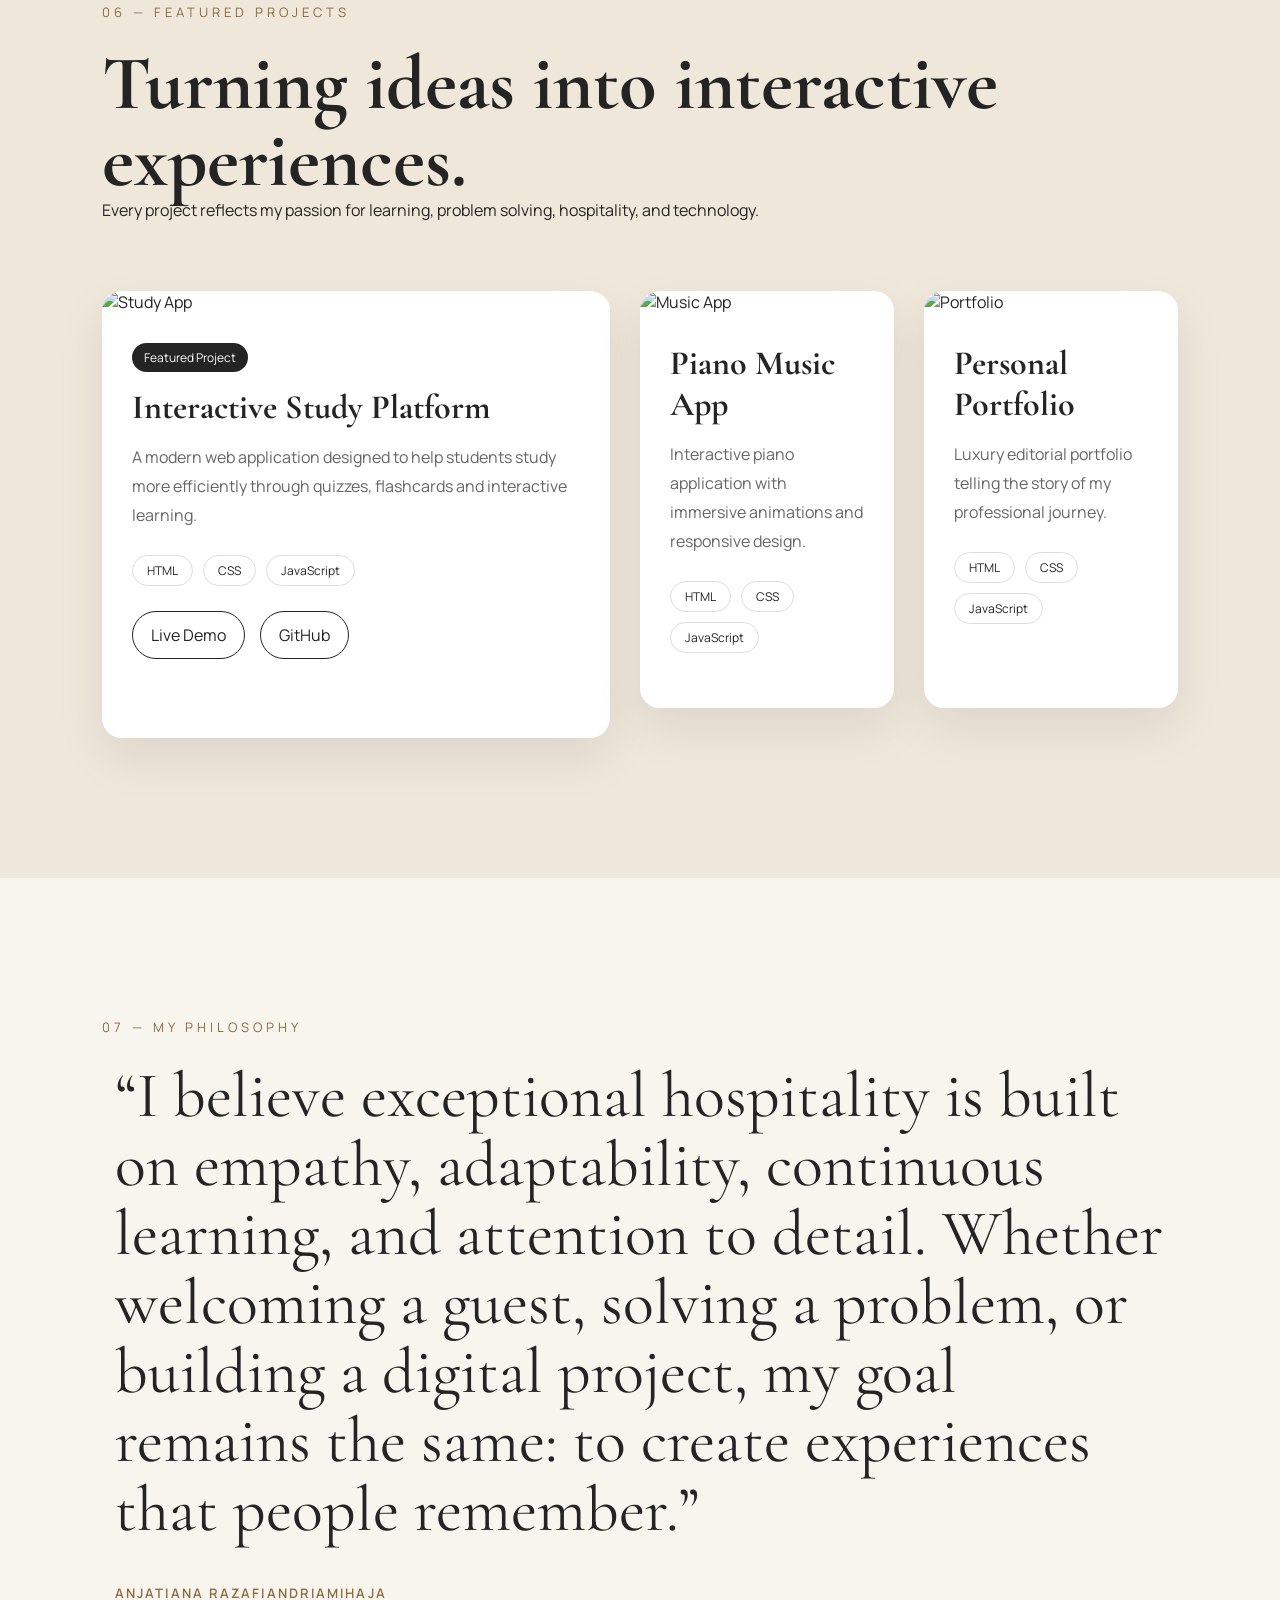
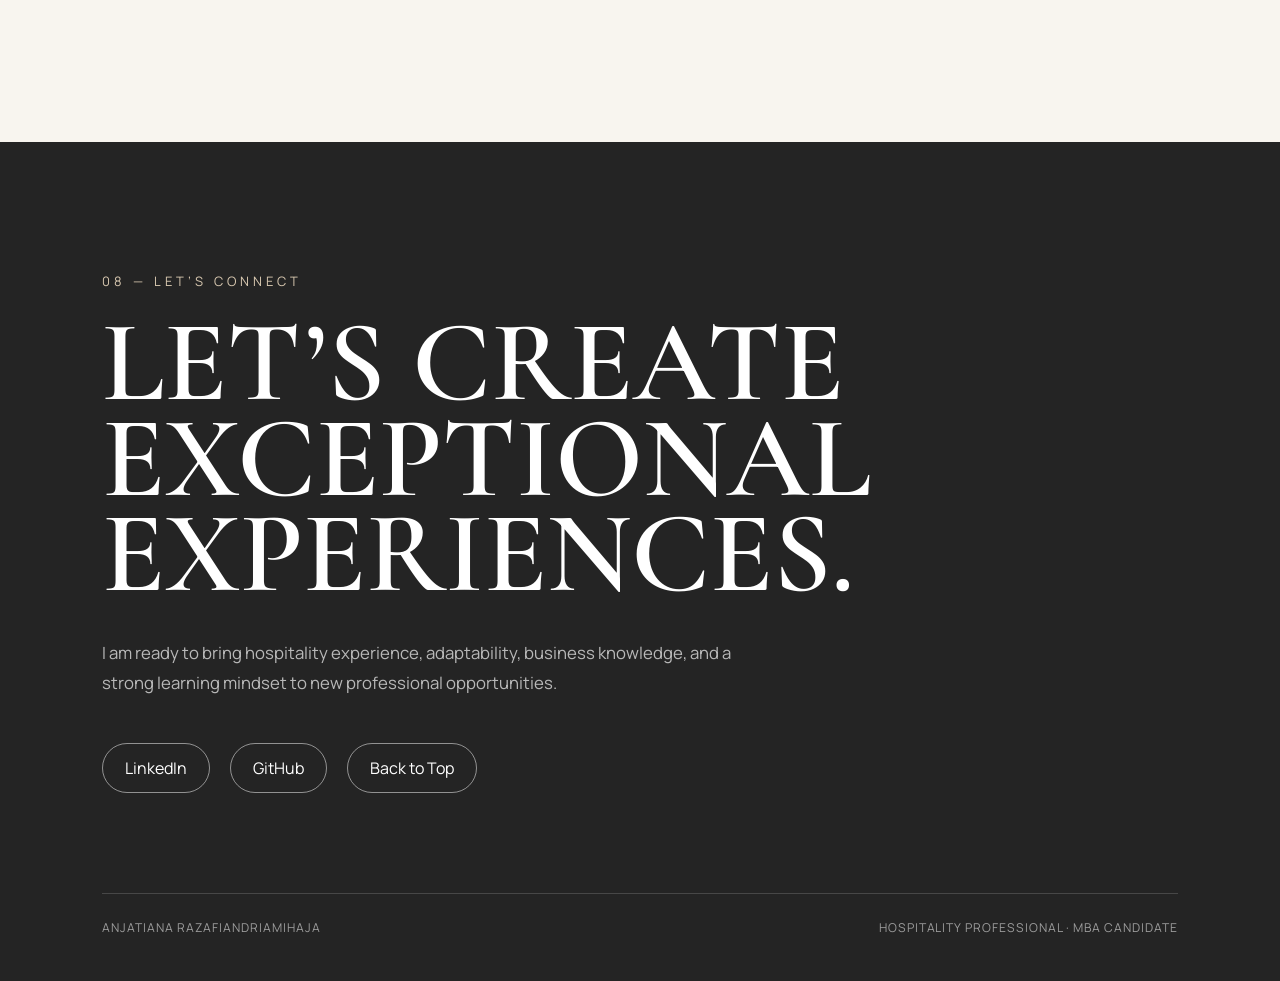
==== commit 24899193: "Add philosophy and final contact section" ====
--- a/index.html
+++ b/index.html
@@ -734,6 +734,86 @@
     </div>
 
 </section>
+<section class="philosophy-section">
+
+  <p class="section-number">07 — MY PHILOSOPHY</p>
+
+  <div class="philosophy-content">
+
+    <p class="philosophy-quote">
+      “I believe exceptional hospitality is built on empathy,
+      adaptability, continuous learning, and attention to detail.
+      Whether welcoming a guest, solving a problem, or building a
+      digital project, my goal remains the same: to create experiences
+      that people remember.”
+    </p>
+
+    <p class="philosophy-name">
+      Anjatiana Razafiandriamihaja
+    </p>
+
+  </div>
+
+</section>
+
+
+<footer class="contact-section" id="contact">
+
+  <p class="section-number">08 — LET’S CONNECT</p>
+
+  <div class="contact-content">
+
+    <h2>
+      Let’s create
+      exceptional
+      experiences.
+    </h2>
+
+    <p>
+      I am ready to bring hospitality experience, adaptability,
+      business knowledge, and a strong learning mindset to new
+      professional opportunities.
+    </p>
+
+    <div class="contact-links">
+
+      <a
+        href="https://www.linkedin.com/in/anjatiana-nathanael-razafiandriamihaja-509688305"
+        target="_blank"
+        rel="noopener noreferrer"
+      >
+        LinkedIn
+      </a>
+
+      <a
+        href="https://github.com/razafiandriamihajanathanael-prog"
+        target="_blank"
+        rel="noopener noreferrer"
+      >
+        GitHub
+      </a>
+
+      <a href="#home">
+        Back to Top
+      </a>
+
+    </div>
+
+  </div>
+
+  <div class="footer-bottom">
+
+    <p>
+      Anjatiana Razafiandriamihaja
+    </p>
+
+    <p>
+      Hospitality Professional · MBA Candidate
+    </p>
+
+  </div>
+
+</footer>
   </main>
 
   <script src="script.js"></script>
--- a/style.css
+++ b/style.css
@@ -1325,4 +1325,114 @@
 
 }
 
+}
+.philosophy-section {
+  padding: 140px 8%;
+  background: var(--ivory);
+}
+
+.philosophy-content {
+  max-width: 1050px;
+  margin: 0 auto;
+}
+
+.philosophy-quote {
+  font-family: "Cormorant Garamond", serif;
+  font-size: clamp(2.5rem, 5vw, 5rem);
+  line-height: 1.08;
+}
+
+.philosophy-name {
+  margin-top: 40px;
+  color: var(--bronze);
+  font-size: 0.82rem;
+  font-weight: 600;
+  letter-spacing: 0.16em;
+  text-transform: uppercase;
+}
+
+.contact-section {
+  min-height: 85vh;
+  padding: 130px 8% 45px;
+  display: flex;
+  flex-direction: column;
+  justify-content: space-between;
+  background: var(--charcoal);
+  color: var(--white);
+}
+
+.contact-section .section-number {
+  color: var(--sand);
+}
+
+.contact-content {
+  max-width: 1050px;
+}
+
+.contact-content h2 {
+  max-width: 900px;
+  font-family: "Cormorant Garamond", serif;
+  font-size: clamp(4rem, 9vw, 9rem);
+  font-weight: 600;
+  line-height: 0.83;
+  text-transform: uppercase;
+}
+
+.contact-content > p {
+  max-width: 650px;
+  margin-top: 36px;
+  color: rgba(255, 255, 255, 0.68);
+  font-size: 1.05rem;
+  line-height: 1.8;
+}
+
+.contact-links {
+  display: flex;
+  flex-wrap: wrap;
+  gap: 20px;
+  margin-top: 44px;
+}
+
+.contact-links a {
+  padding: 13px 22px;
+  border: 1px solid rgba(255, 255, 255, 0.5);
+  border-radius: 999px;
+  transition: 0.25s ease;
+}
+
+.contact-links a:hover {
+  background: var(--white);
+  color: var(--charcoal);
+  transform: translateY(-3px);
+}
+
+.footer-bottom {
+  margin-top: 100px;
+  padding-top: 25px;
+  display: flex;
+  justify-content: space-between;
+  gap: 25px;
+  border-top: 1px solid rgba(255, 255, 255, 0.16);
+  color: rgba(255, 255, 255, 0.55);
+  font-size: 0.76rem;
+  letter-spacing: 0.08em;
+  text-transform: uppercase;
+}
+
+@media (max-width: 650px) {
+  .philosophy-section {
+    padding: 95px 5%;
+  }
+
+  .contact-section {
+    padding: 100px 5% 35px;
+  }
+
+  .contact-content h2 {
+    font-size: clamp(3.2rem, 17vw, 5.8rem);
+  }
+
+  .footer-bottom {
+    flex-direction: column;
+  }
 }
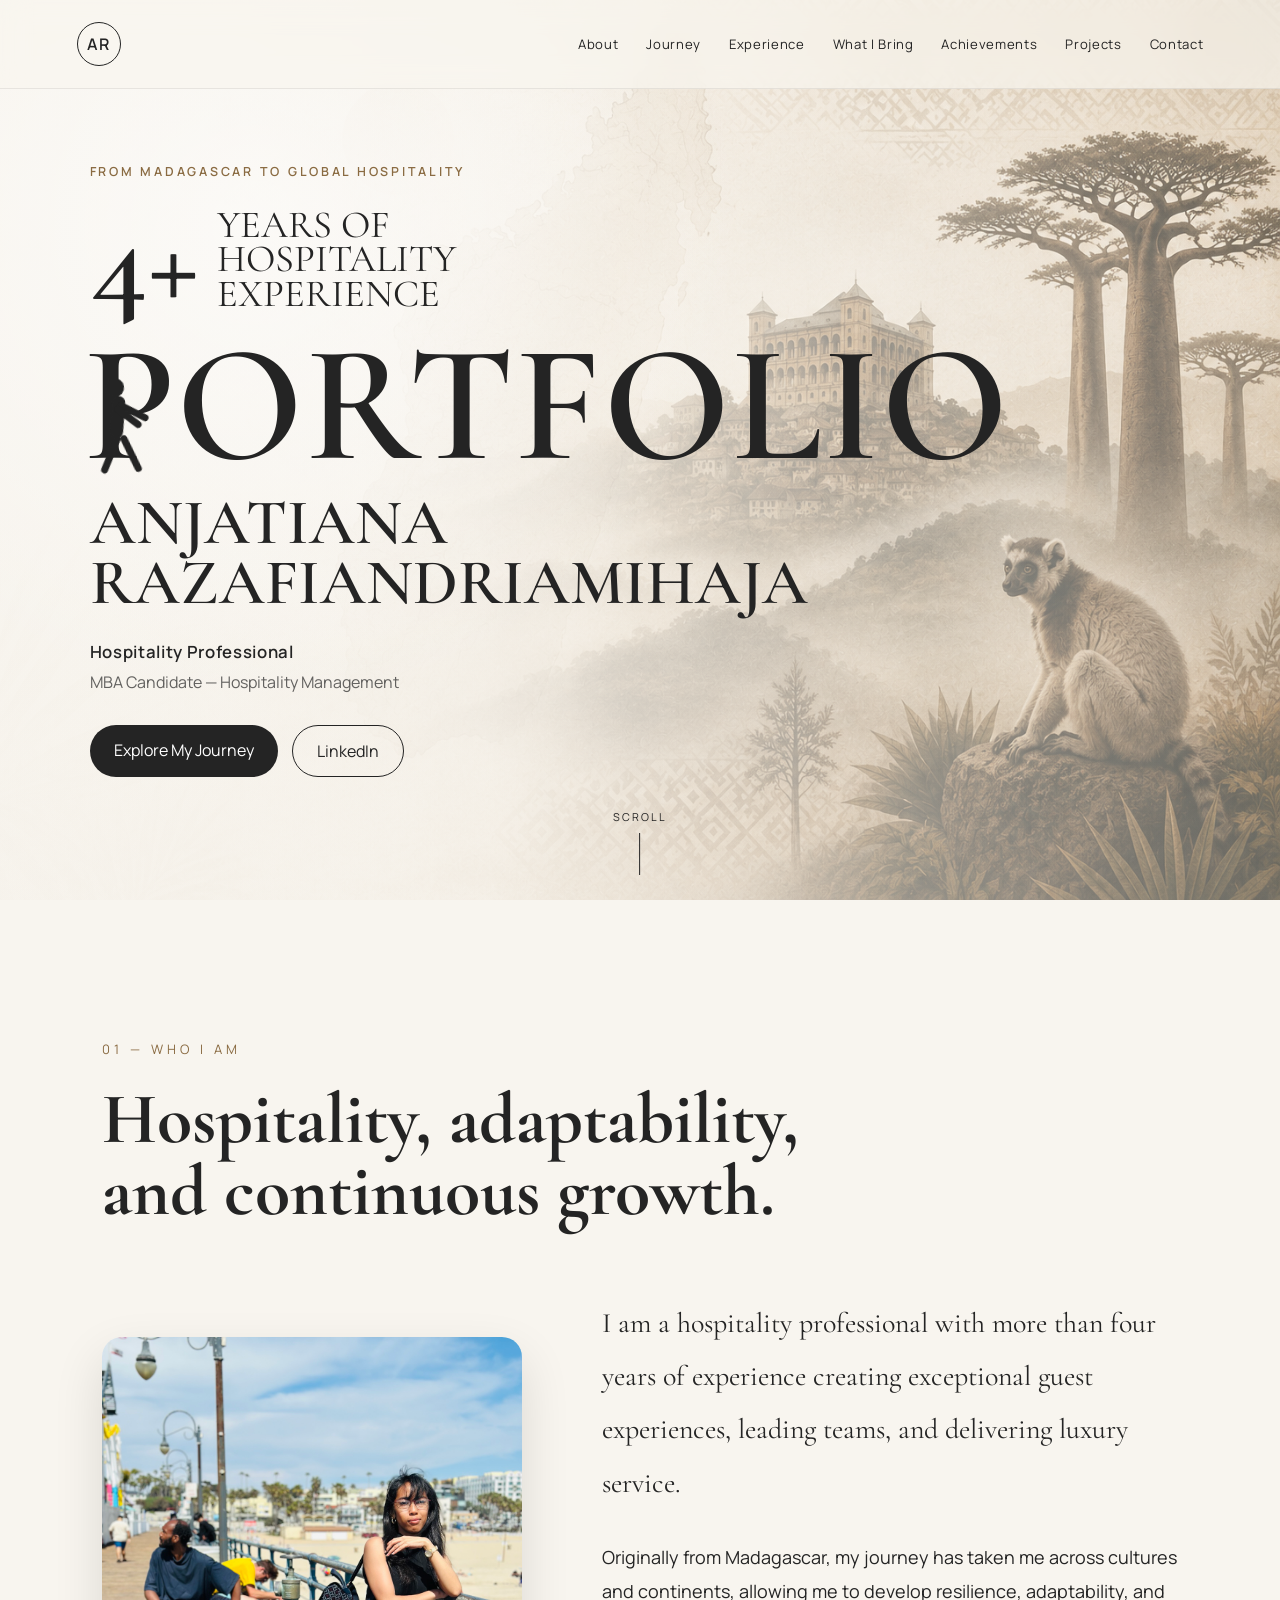
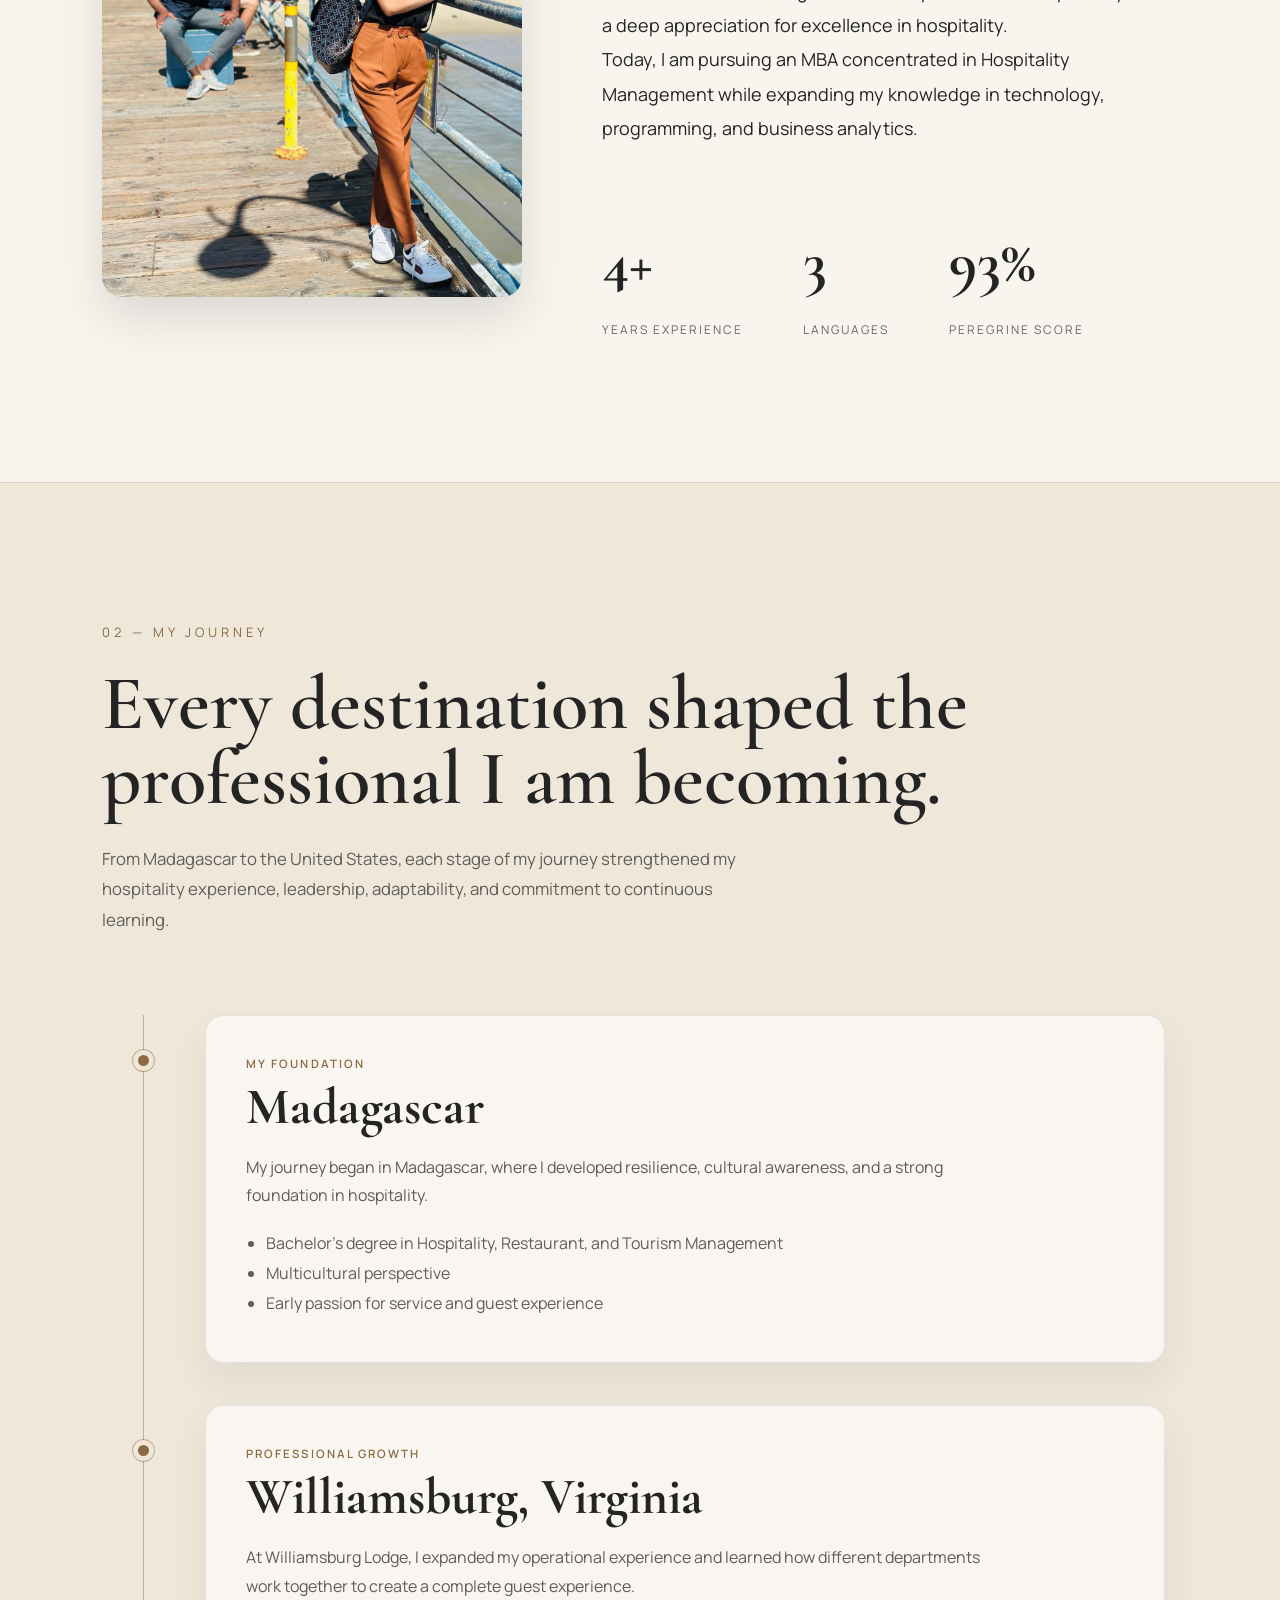
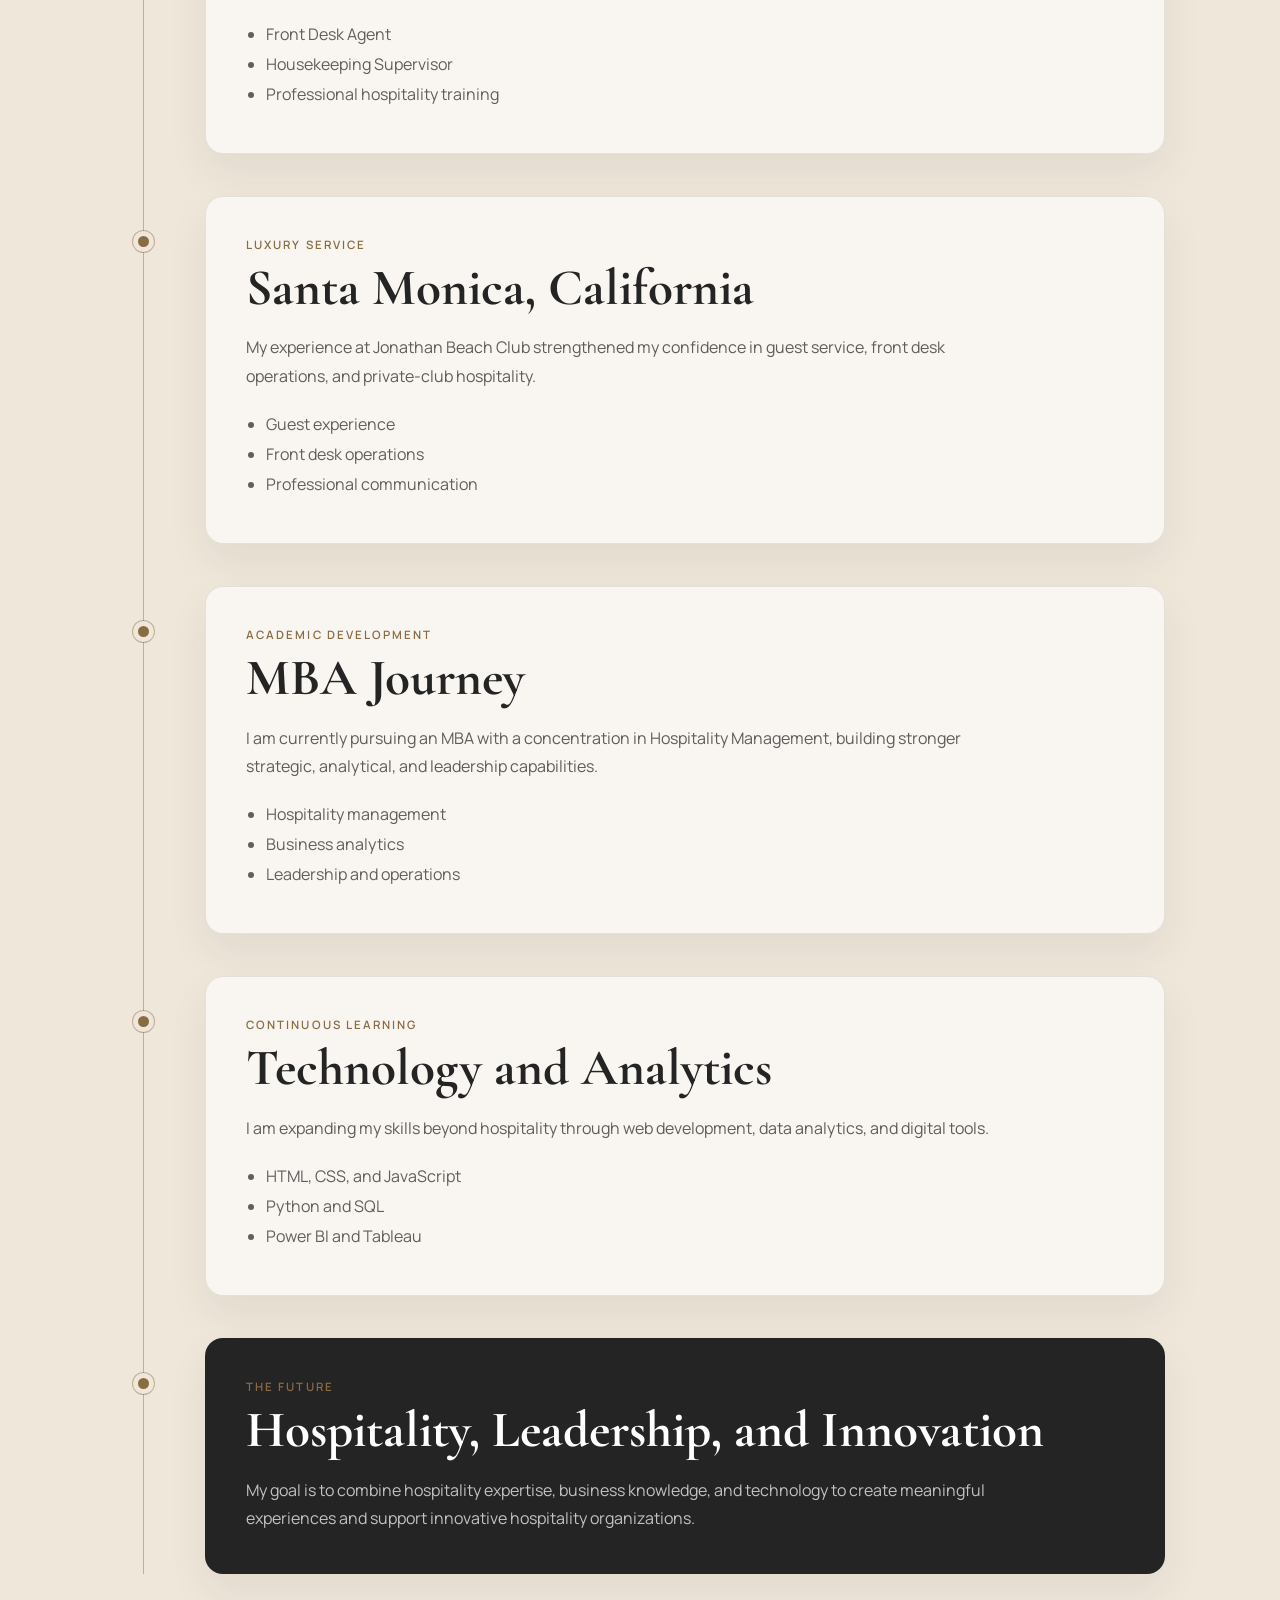
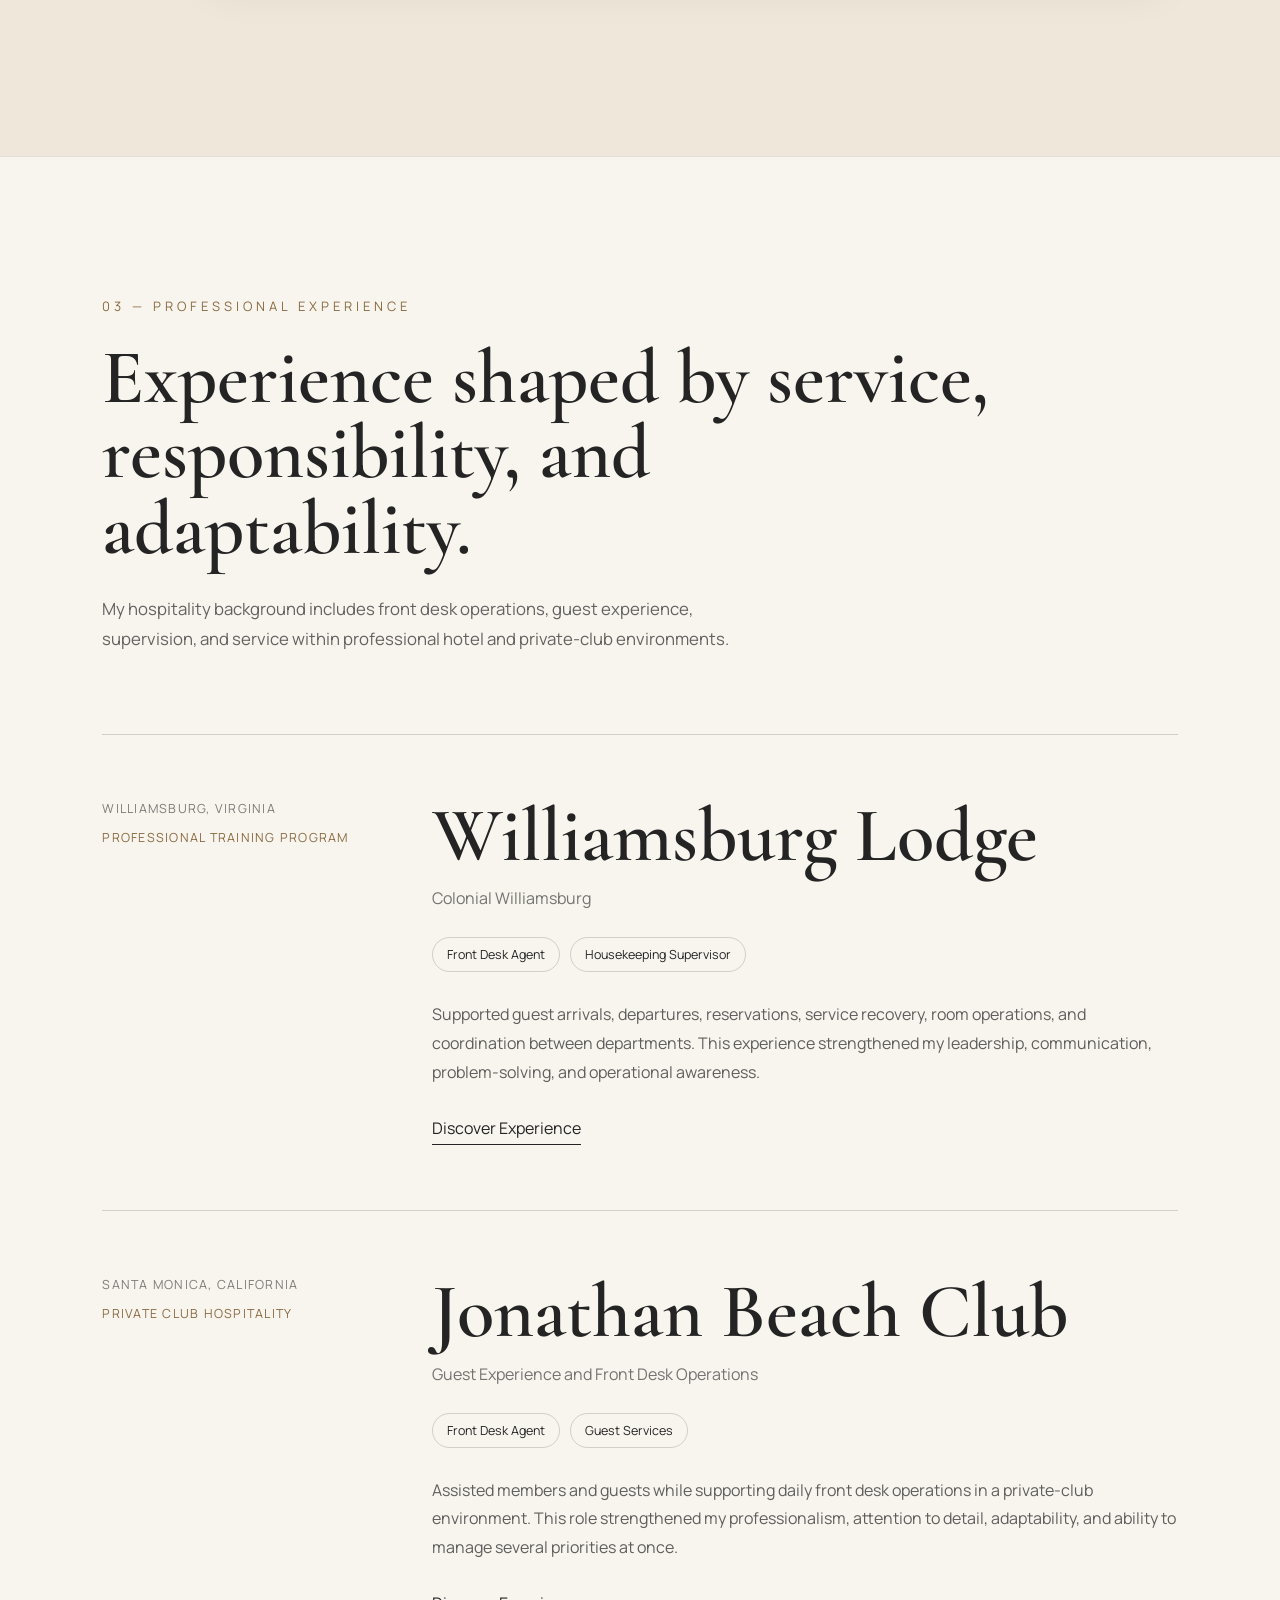
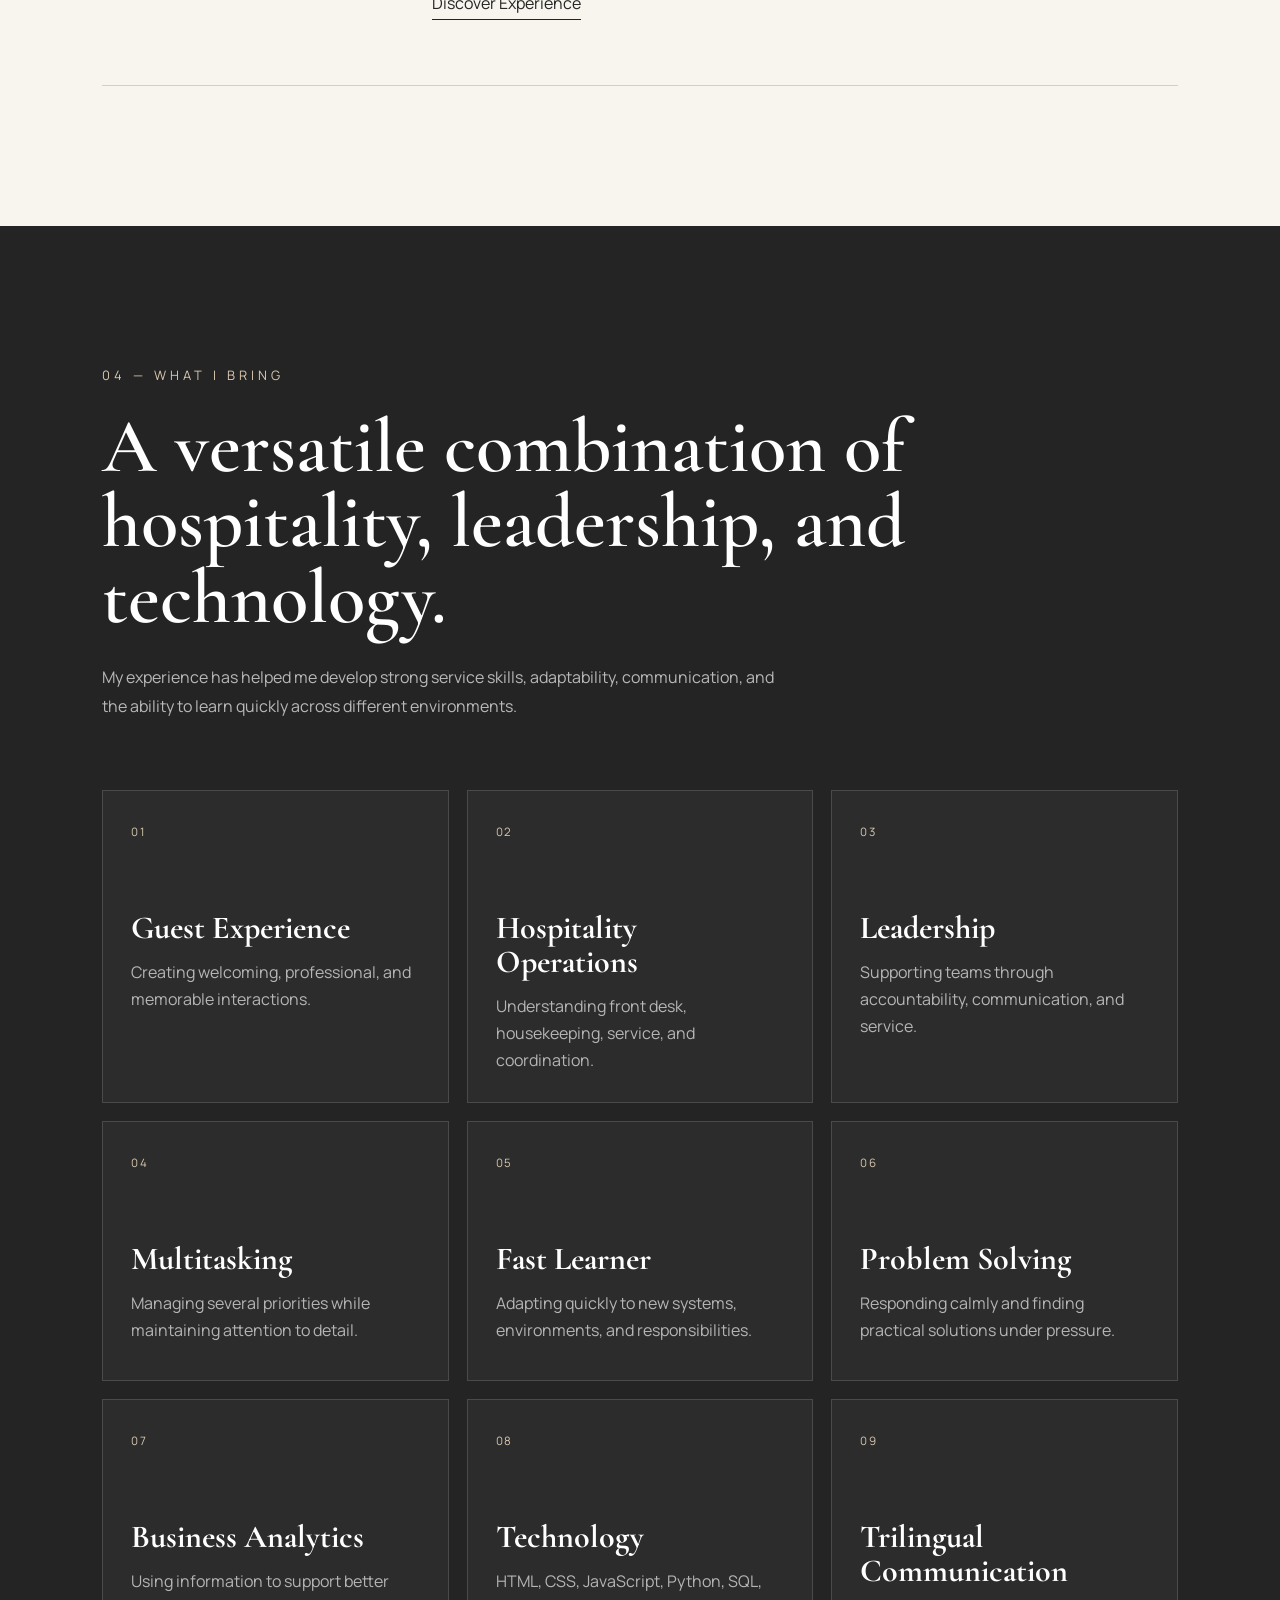
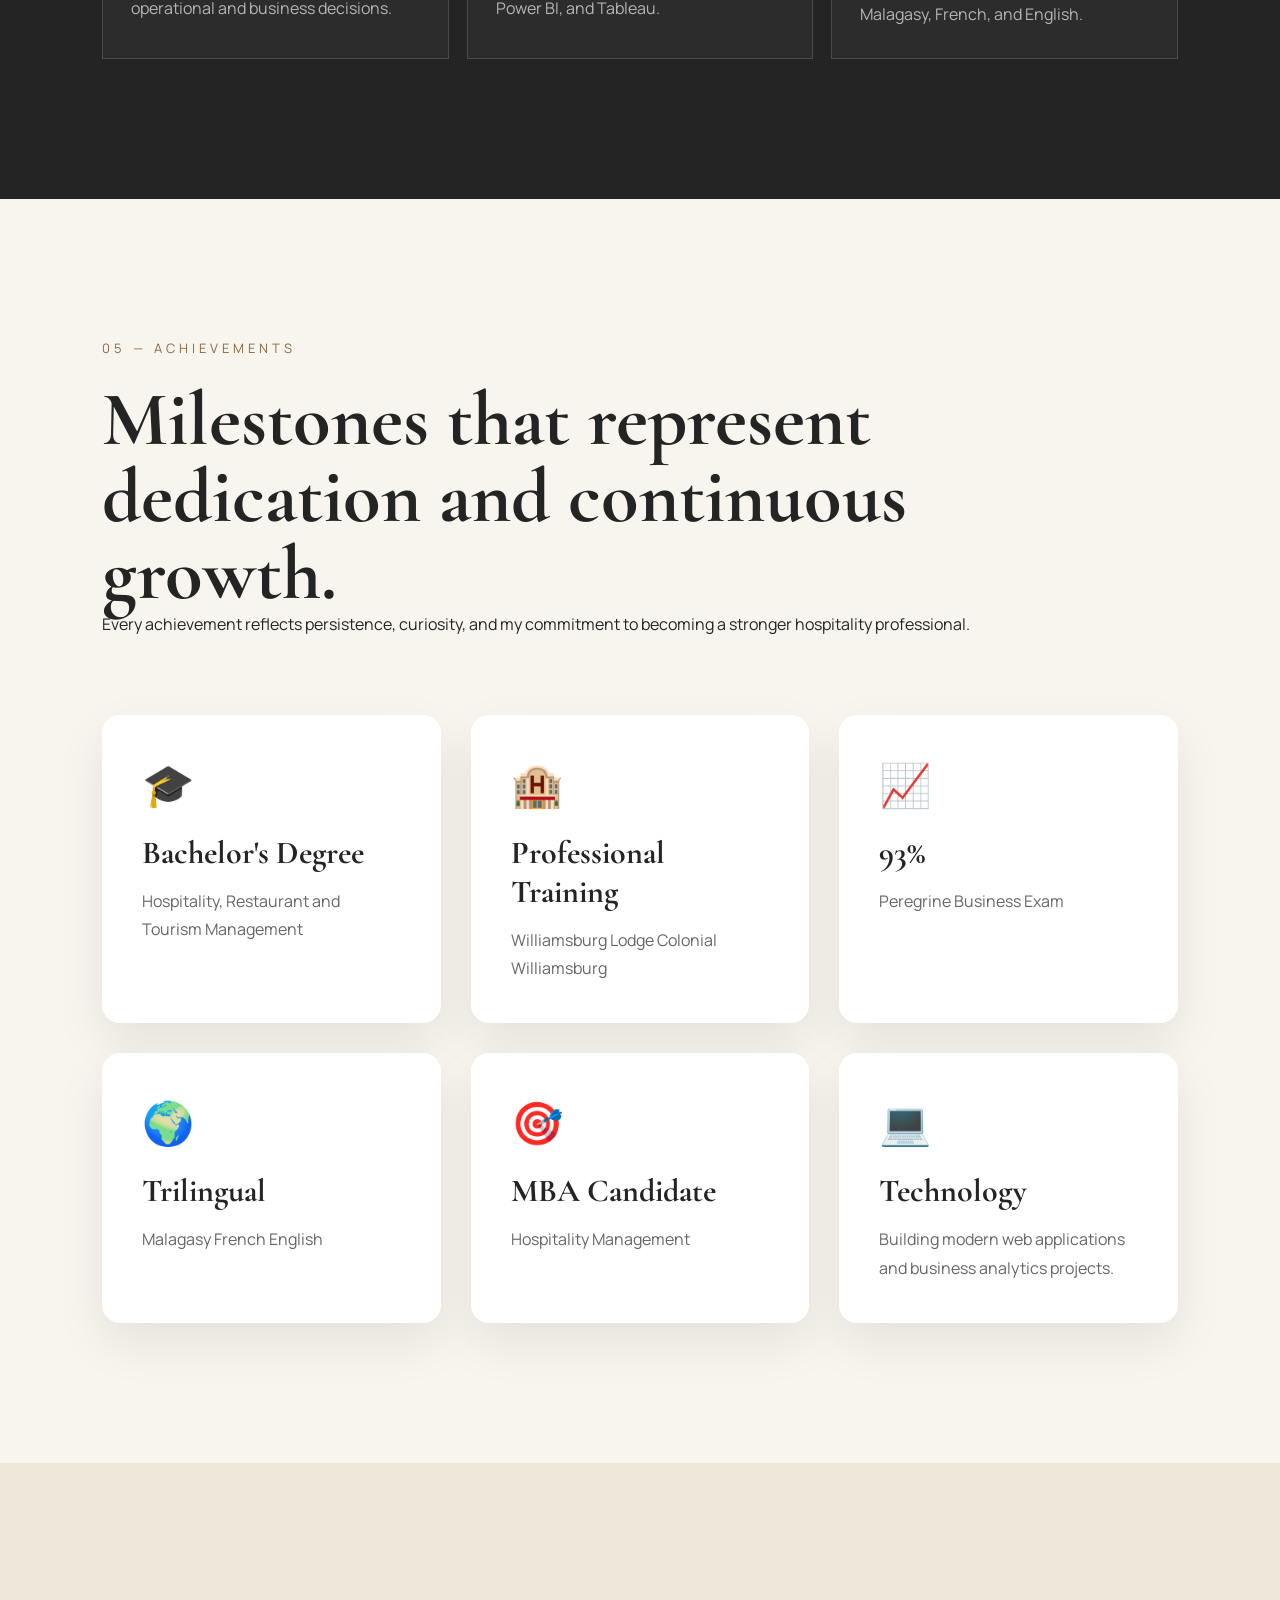
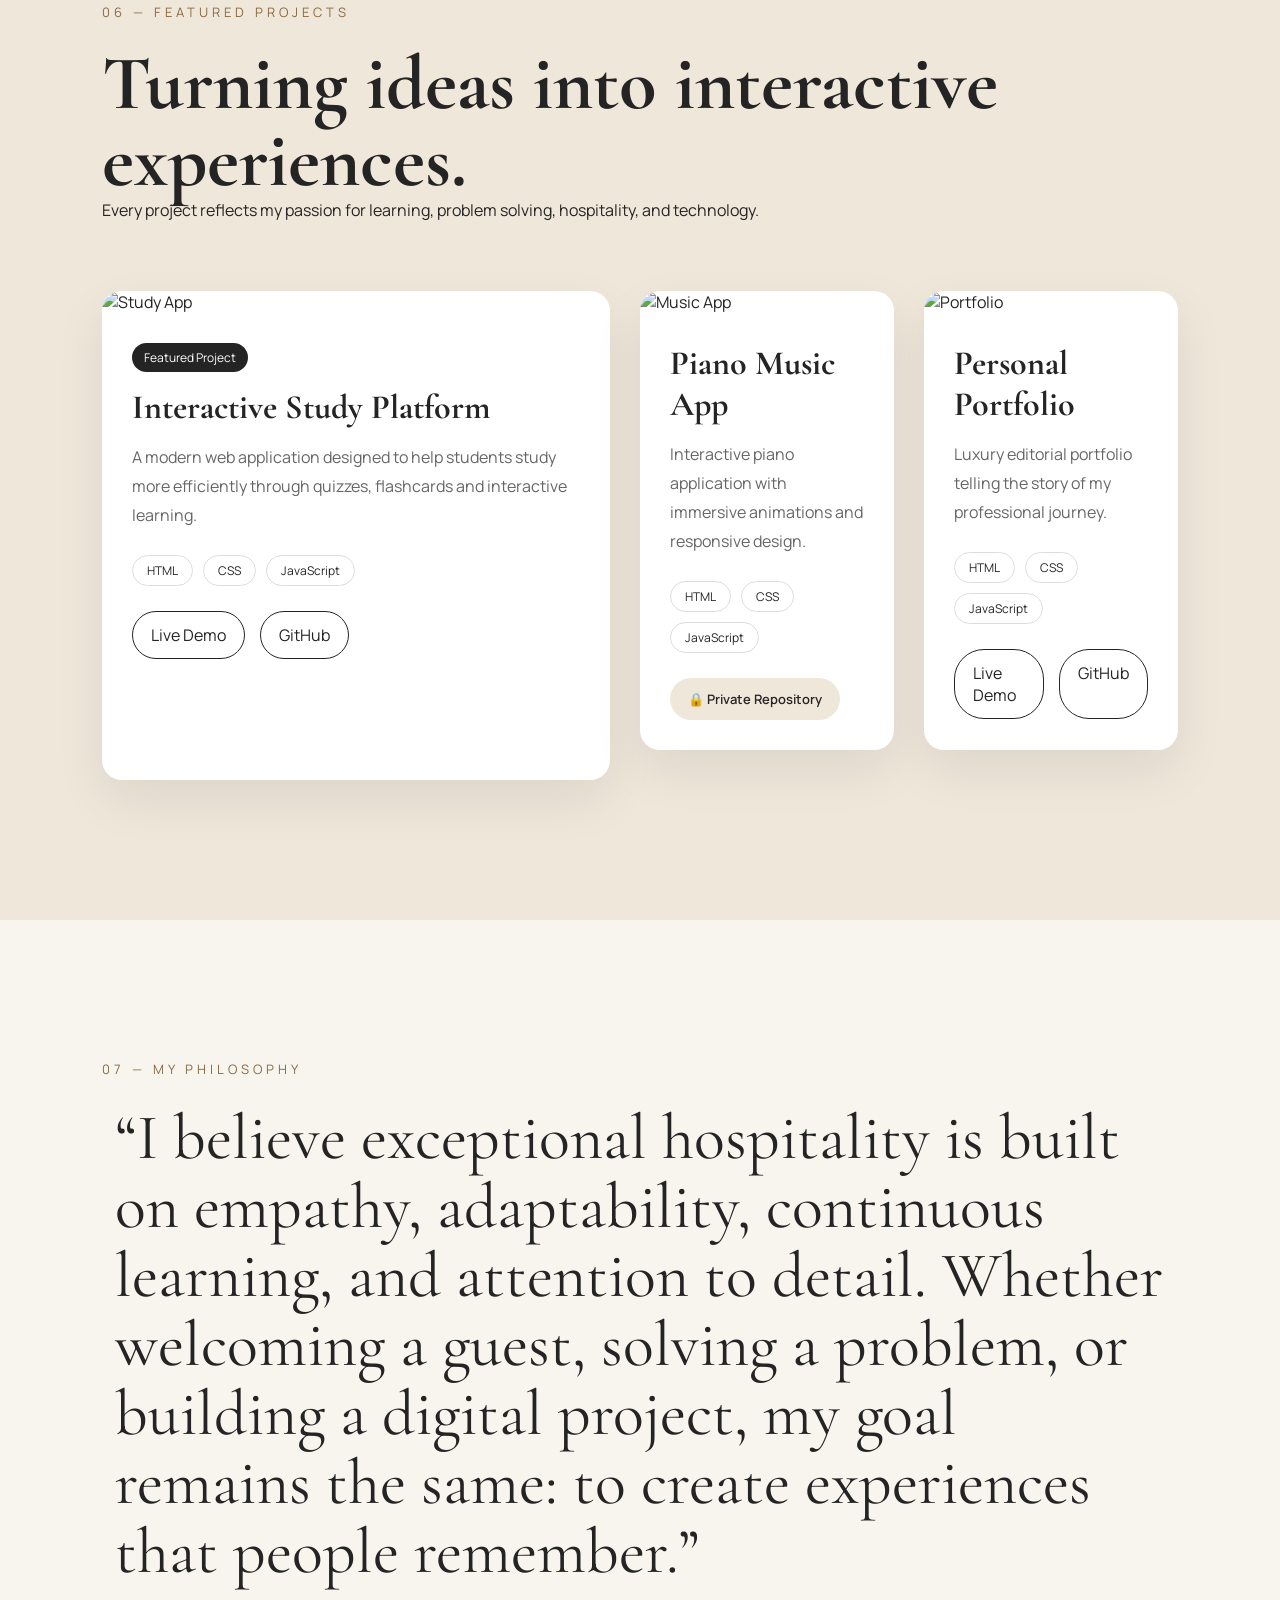
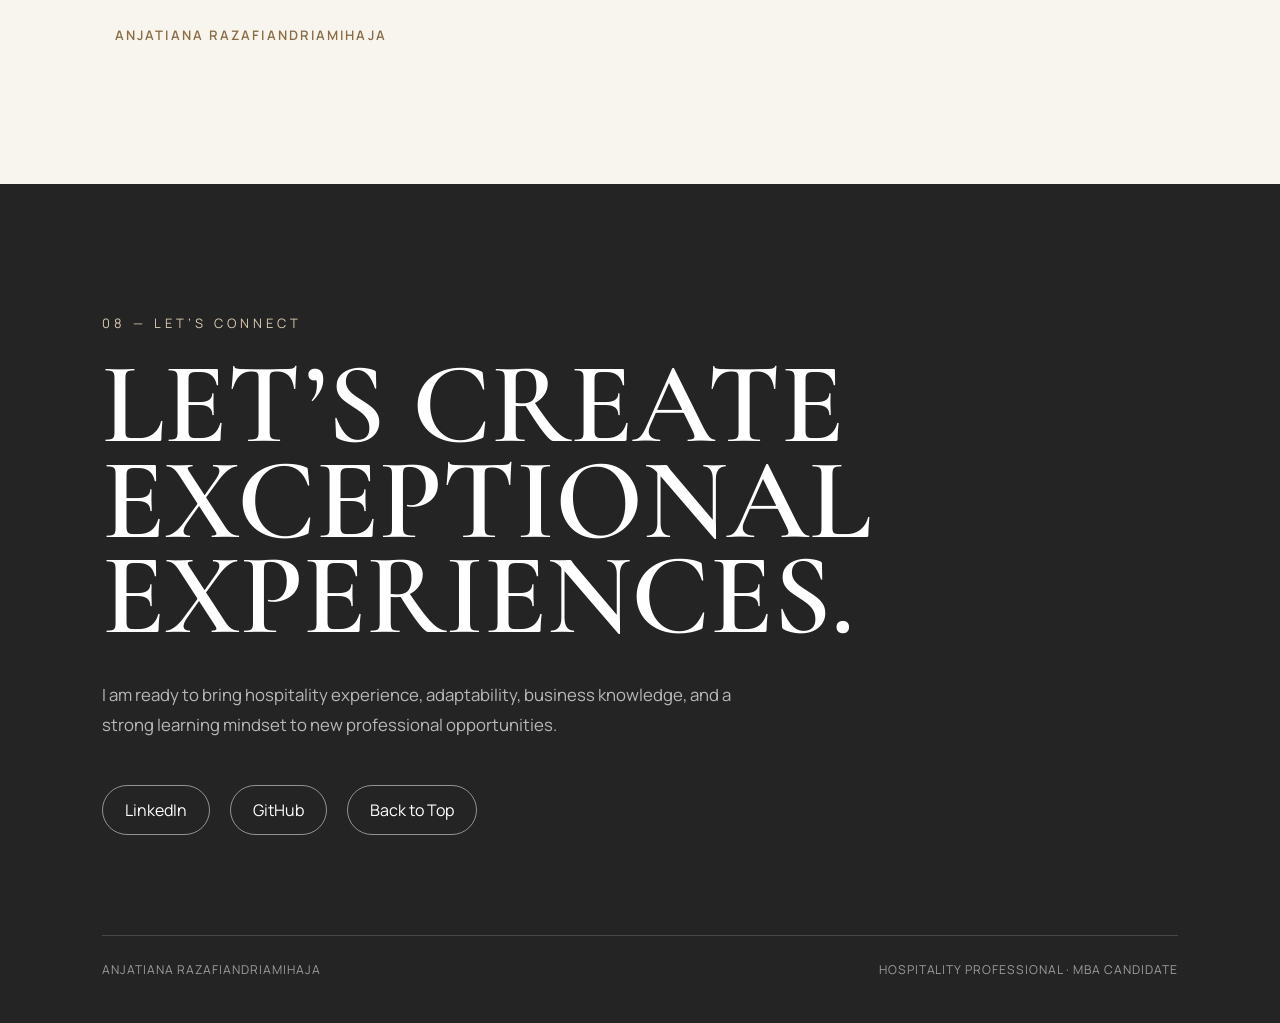
==== commit b09c7c2f: "Fix project card links and private repository label" ====
--- a/index.html
+++ b/index.html
@@ -655,18 +655,27 @@
                     <span>JavaScript</span>
 
                 </div>
+     
 
                 <div class="project-buttons">
 
-                    <a href="#">
-                        Live Demo
-                    </a>
-
-                    <a href="#">
-                        GitHub
-                    </a>
-
-                </div>
+  <a
+    href="https://razafiandriamihajanathanael-prog.github.io/mini-study/"
+    target="_blank"
+    rel="noopener noreferrer"
+  >
+    Live Demo
+  </a>
+
+  <a
+    href="https://github.com/razafiandriamihajanathanael-prog/mini-study"
+    target="_blank"
+    rel="noopener noreferrer"
+  >
+    GitHub
+  </a>
+
+</div>
 
             </div>
 
@@ -697,7 +706,13 @@
                     <span>JavaScript</span>
 
                 </div>
-
+<div class="project-buttons">
+
+  <span class="private-project-label">
+    🔒 Private Repository
+  </span>
+
+</div>
             </div>
 
         </article>
@@ -724,6 +739,27 @@
                     <span>HTML</span>
                     <span>CSS</span>
                     <span>JavaScript</span>
+                    </div>
+                    
+                    <div class="project-buttons">
+
+    <a
+      href="https://razafiandriamihajanathanael-prog.github.io/my-portofolio/"
+      target="_blank"
+      rel="noopener noreferrer"
+    >
+      Live Demo
+    </a>
+
+    <a
+      href="https://github.com/razafiandriamihajanathanael-prog/my-portofolio"
+      target="_blank"
+      rel="noopener noreferrer"
+    >
+      GitHub
+    </a>
+
+</div>
 
                 </div>
 
--- a/style.css
+++ b/style.css
@@ -1435,4 +1435,53 @@
   .footer-bottom {
     flex-direction: column;
   }
+}
+.reveal {
+  opacity: 0;
+  transform: translateY(45px);
+  transition:
+    opacity 0.8s ease,
+    transform 0.8s ease;
+}
+
+.reveal.is-visible {
+  opacity: 1;
+  transform: translateY(0);
+}
+
+.reveal-delay-1 {
+  transition-delay: 0.1s;
+}
+
+.reveal-delay-2 {
+  transition-delay: 0.2s;
+}
+
+.reveal-delay-3 {
+  transition-delay: 0.3s;
+}
+
+@media (prefers-reduced-motion: reduce) {
+  .reveal {
+    opacity: 1;
+    transform: none;
+    transition: none;
+  }
+}
+.private-project-label{
+
+display:inline-block;
+
+padding:12px 18px;
+
+border-radius:30px;
+
+background:#EFE7DA;
+
+color:#242424;
+
+font-size:13px;
+
+font-weight:600;
+
 }
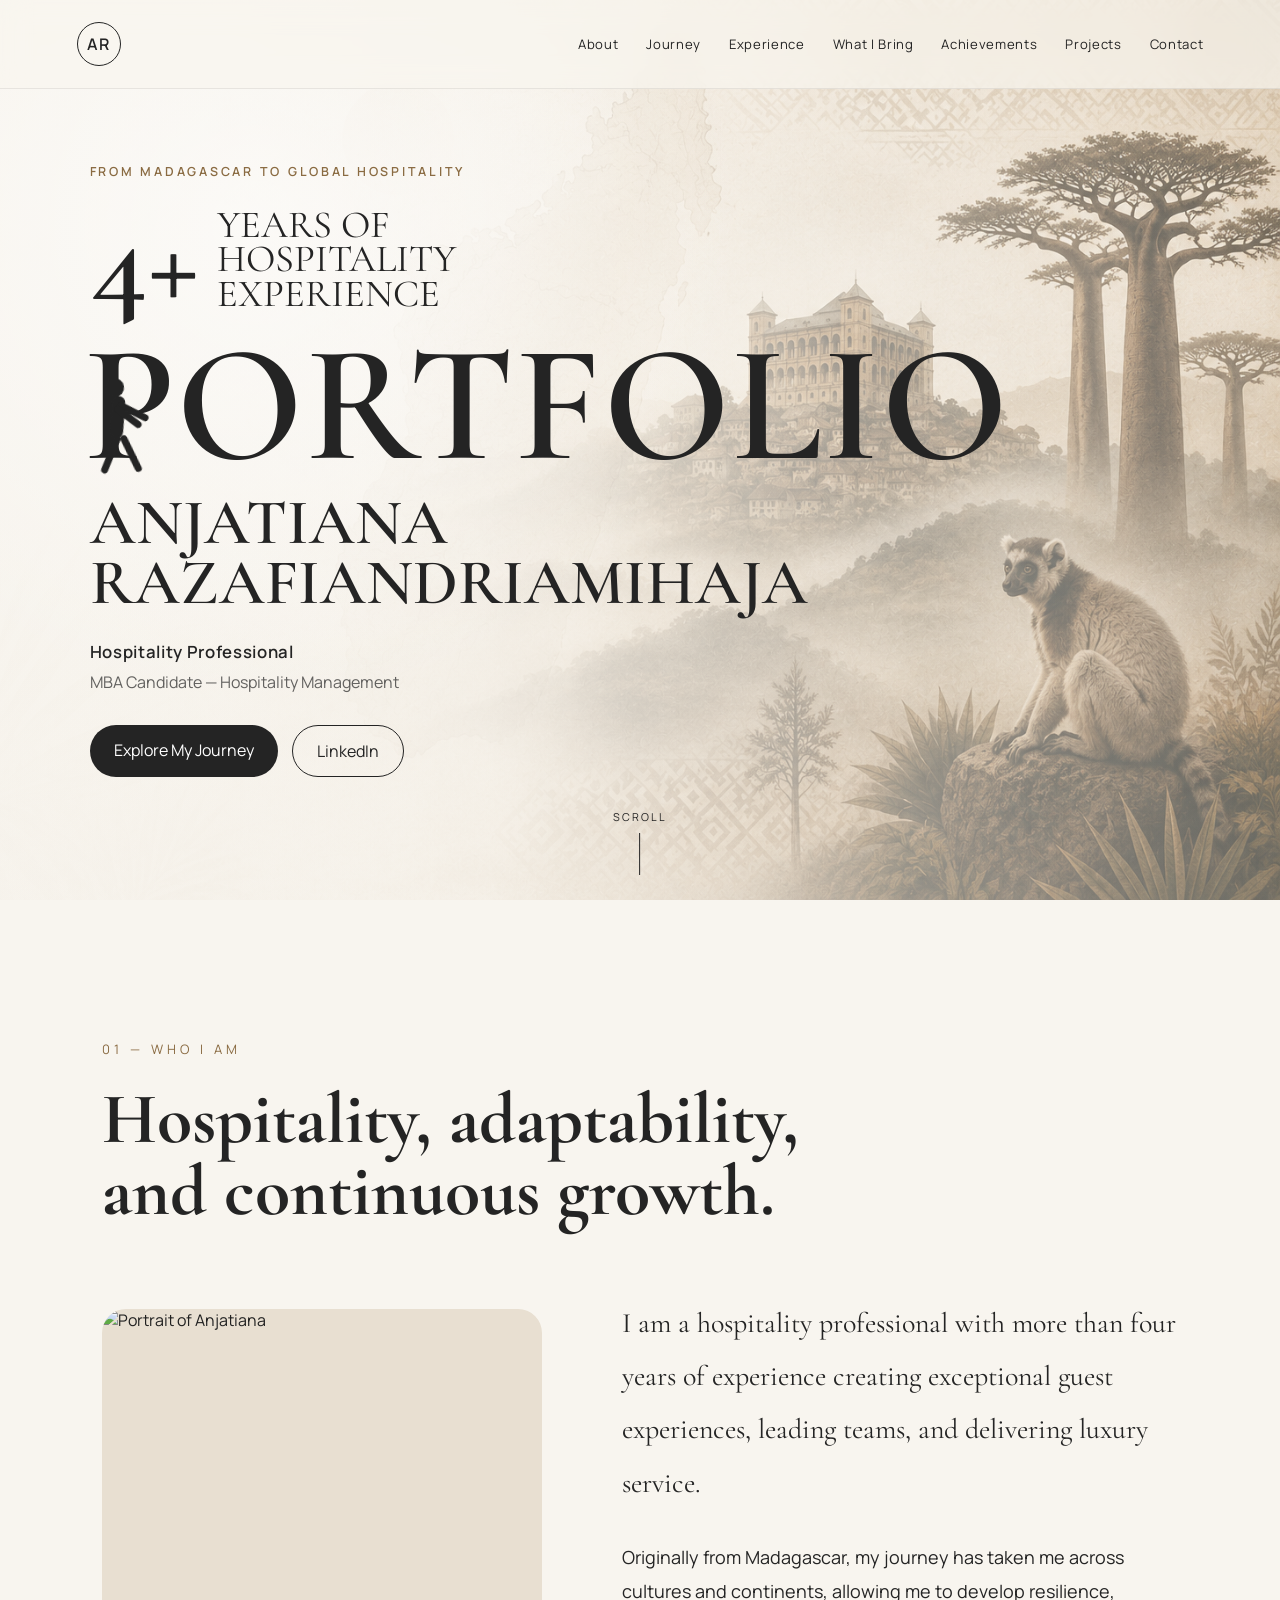
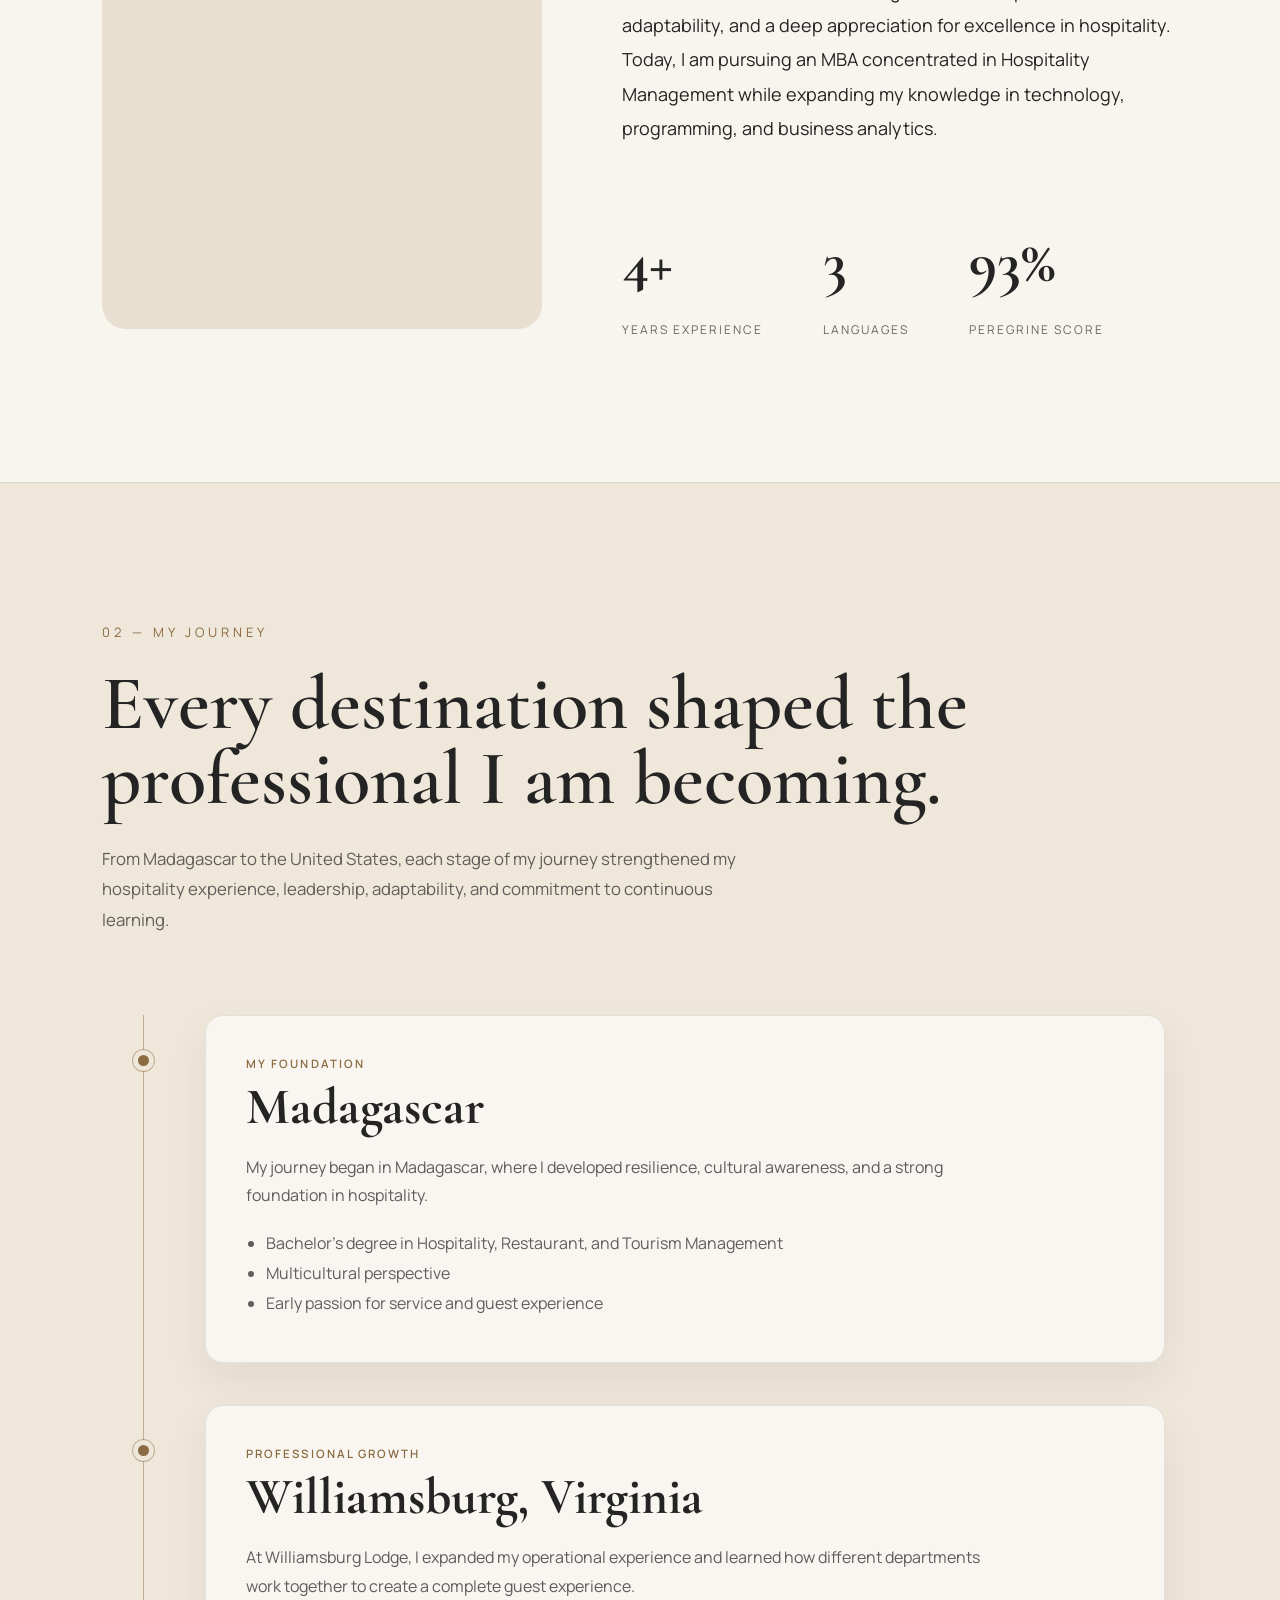
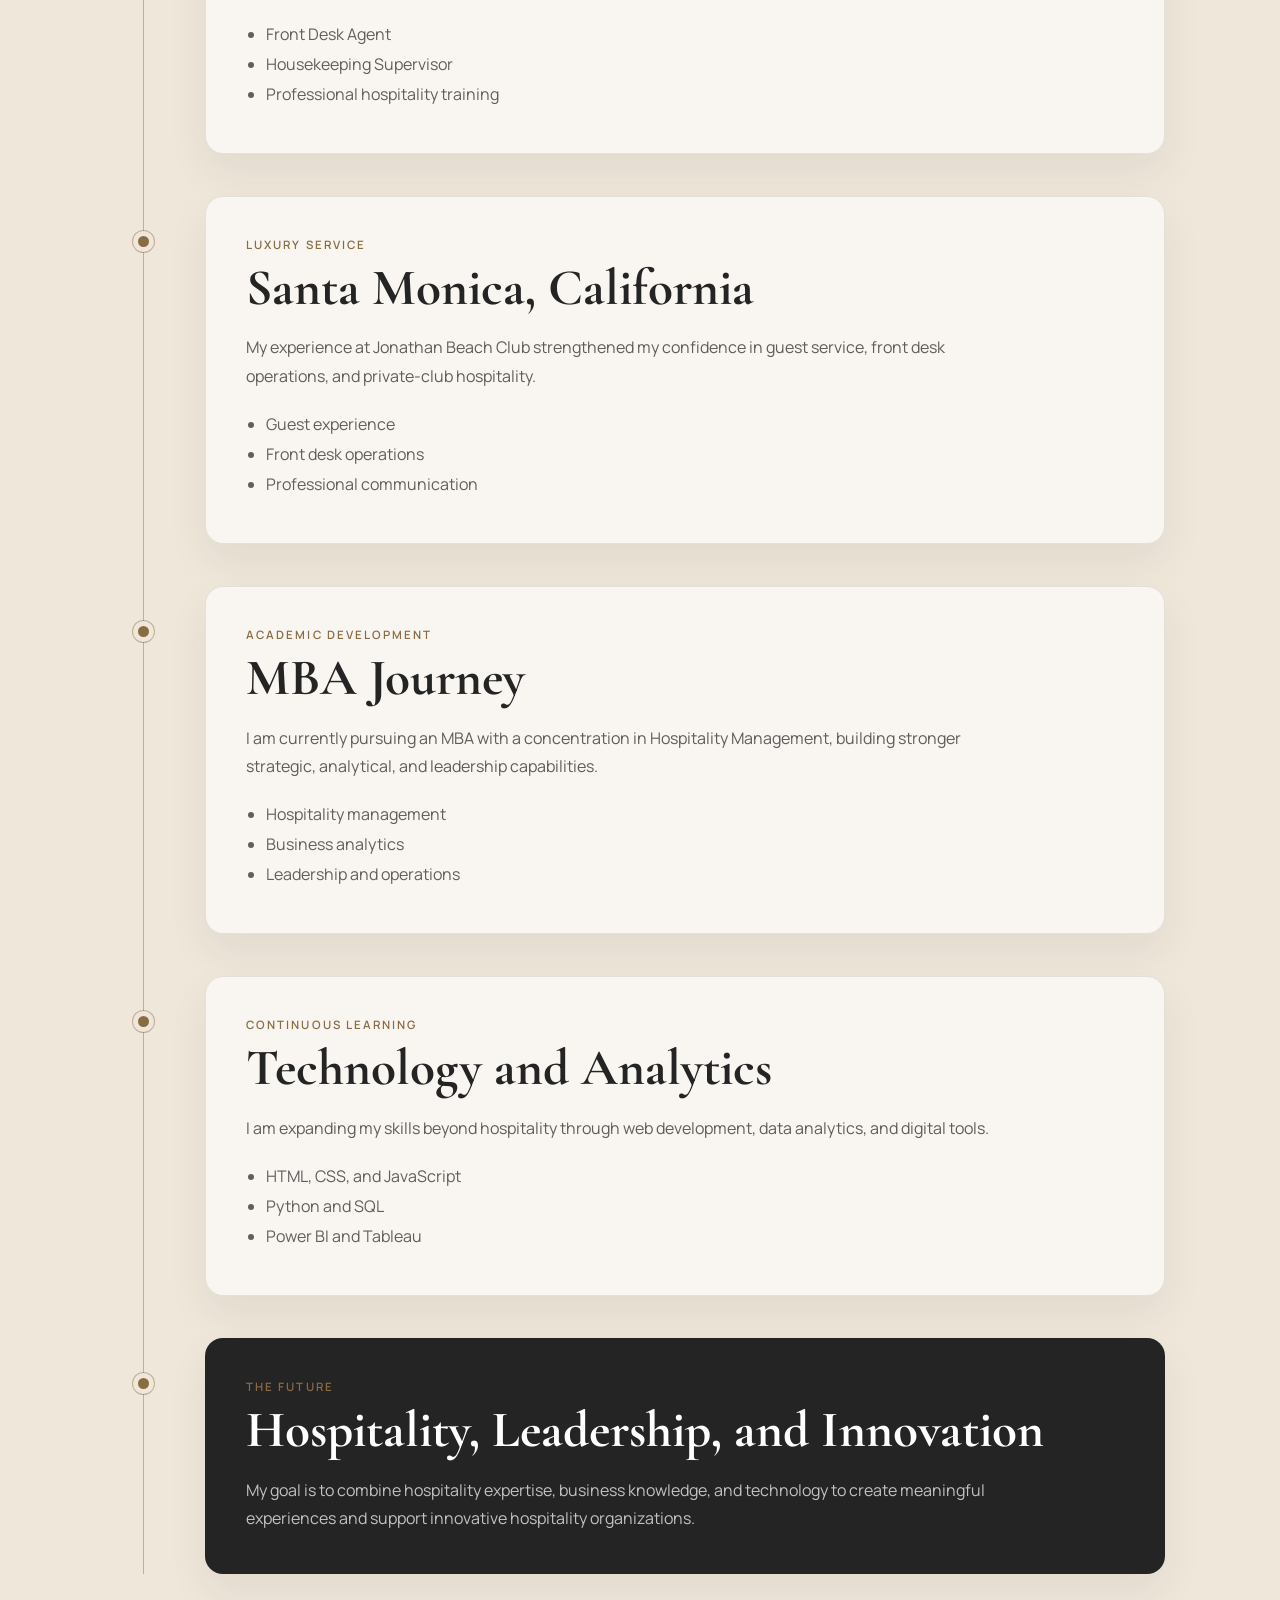
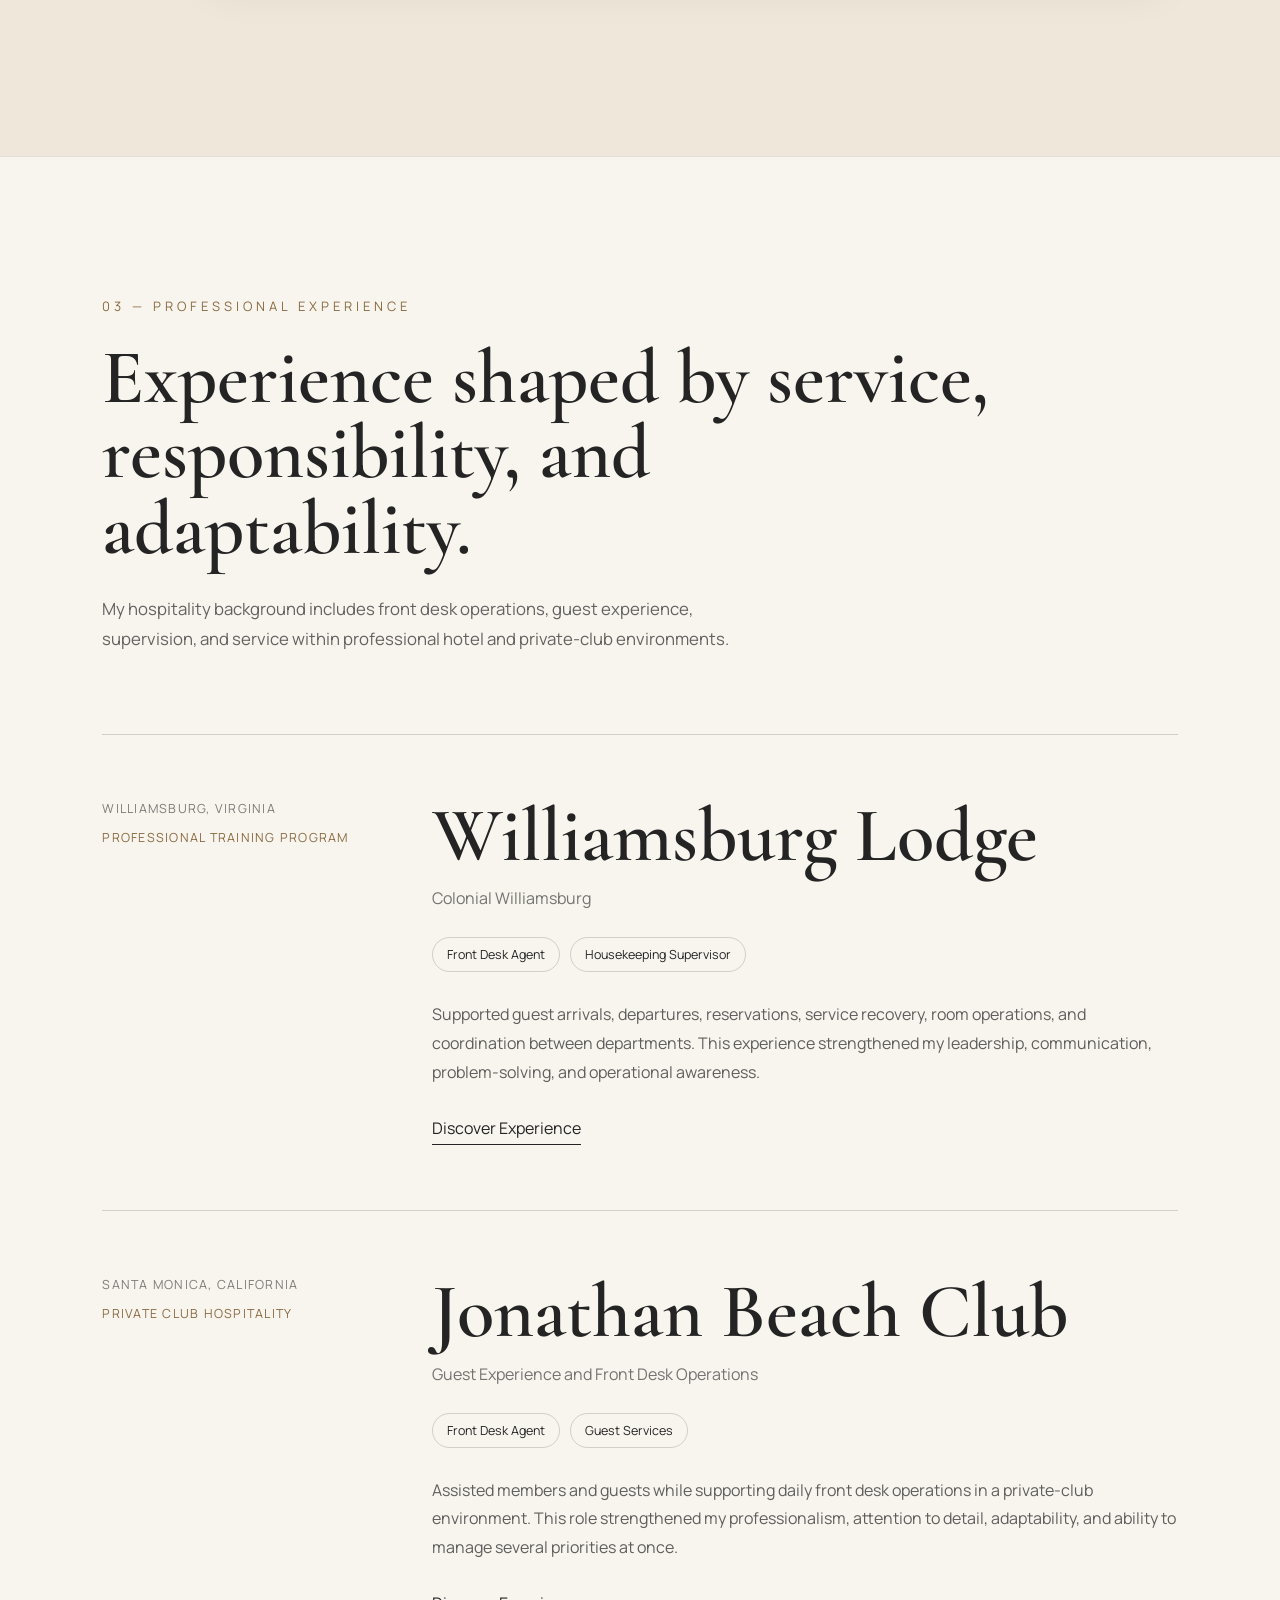
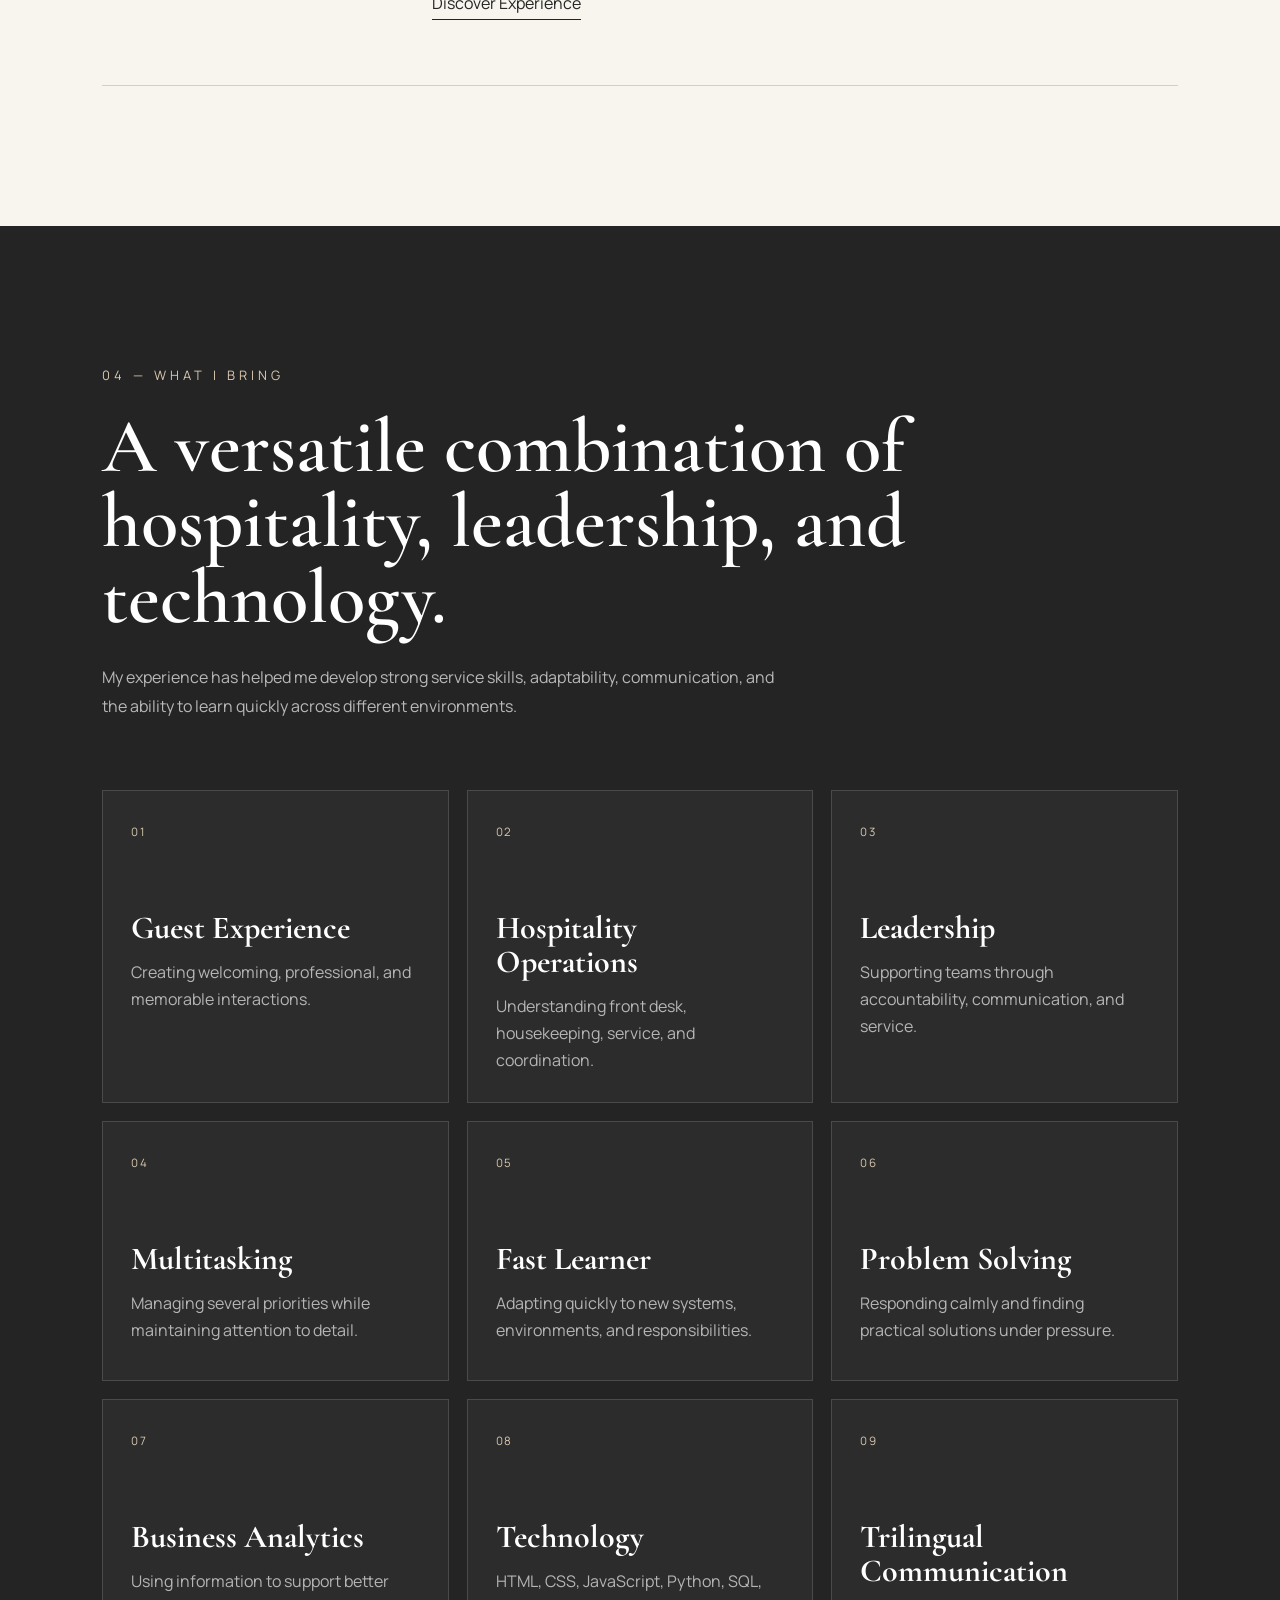
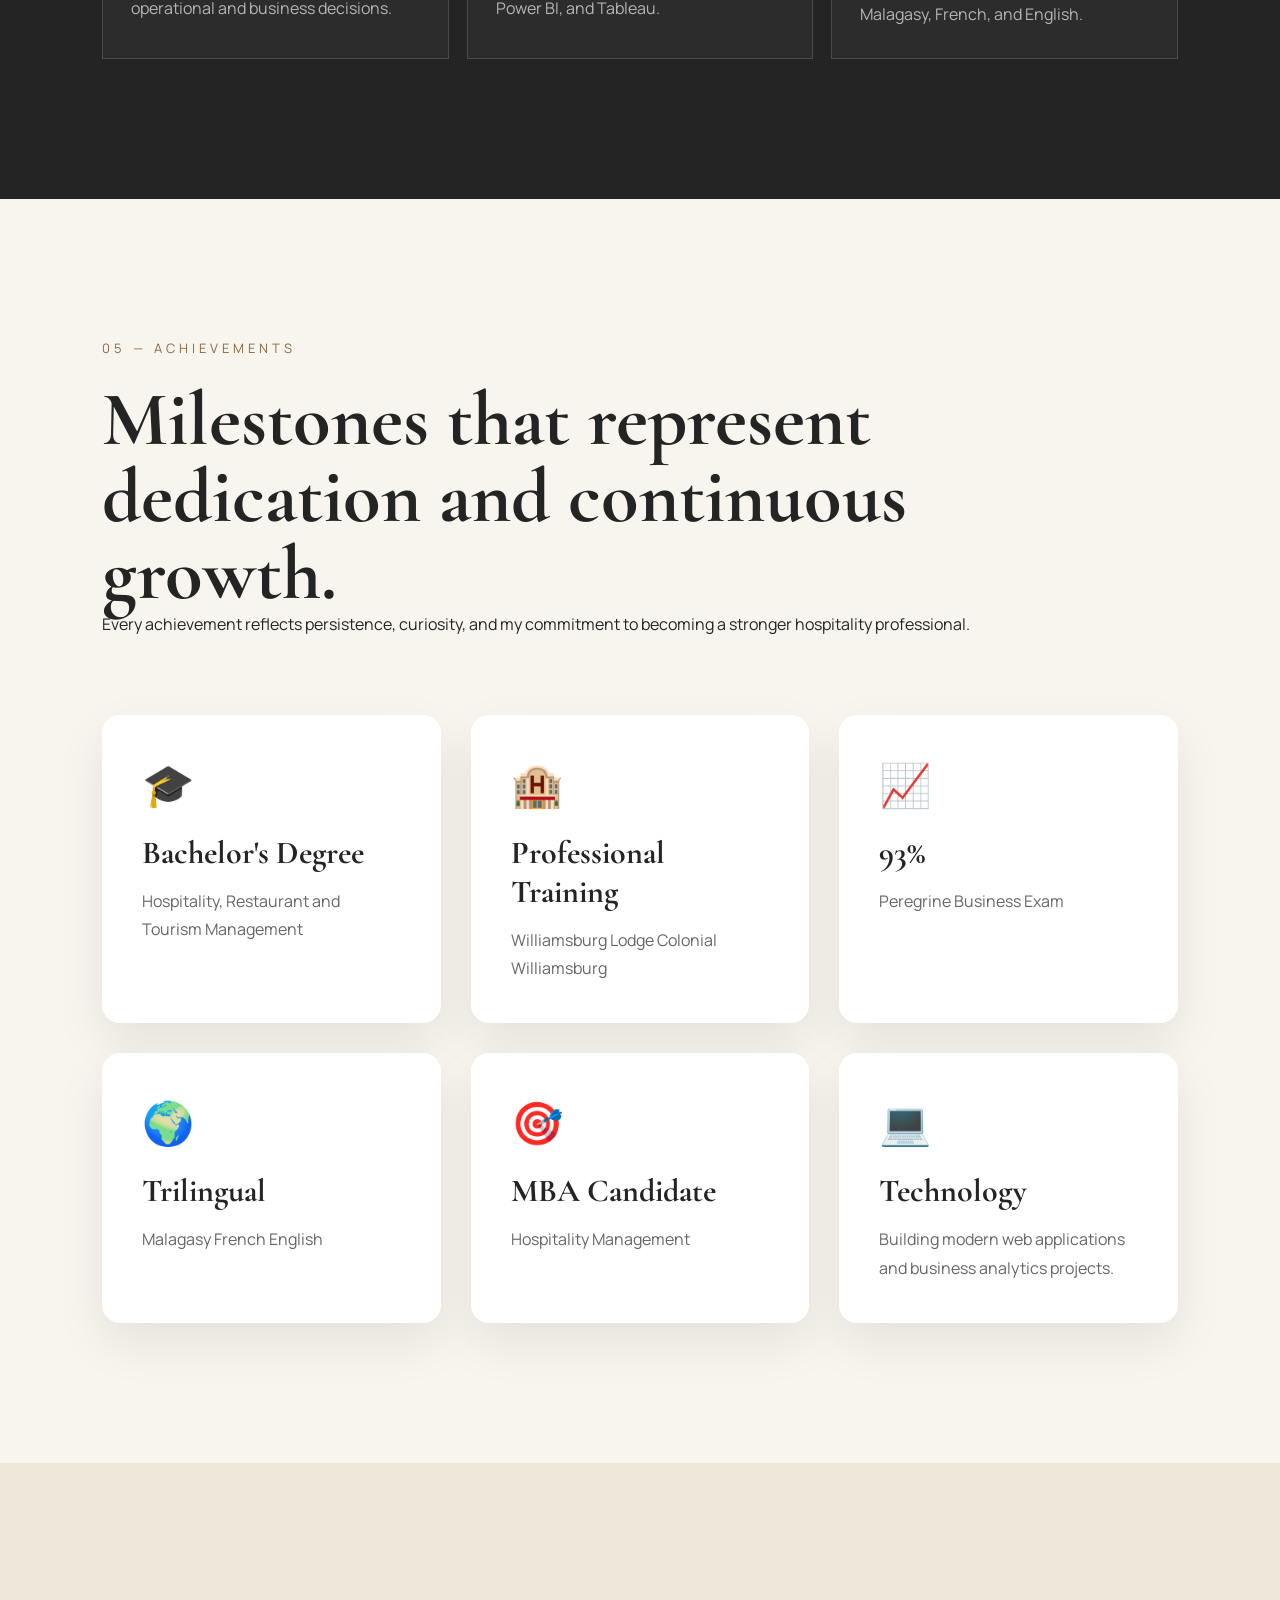
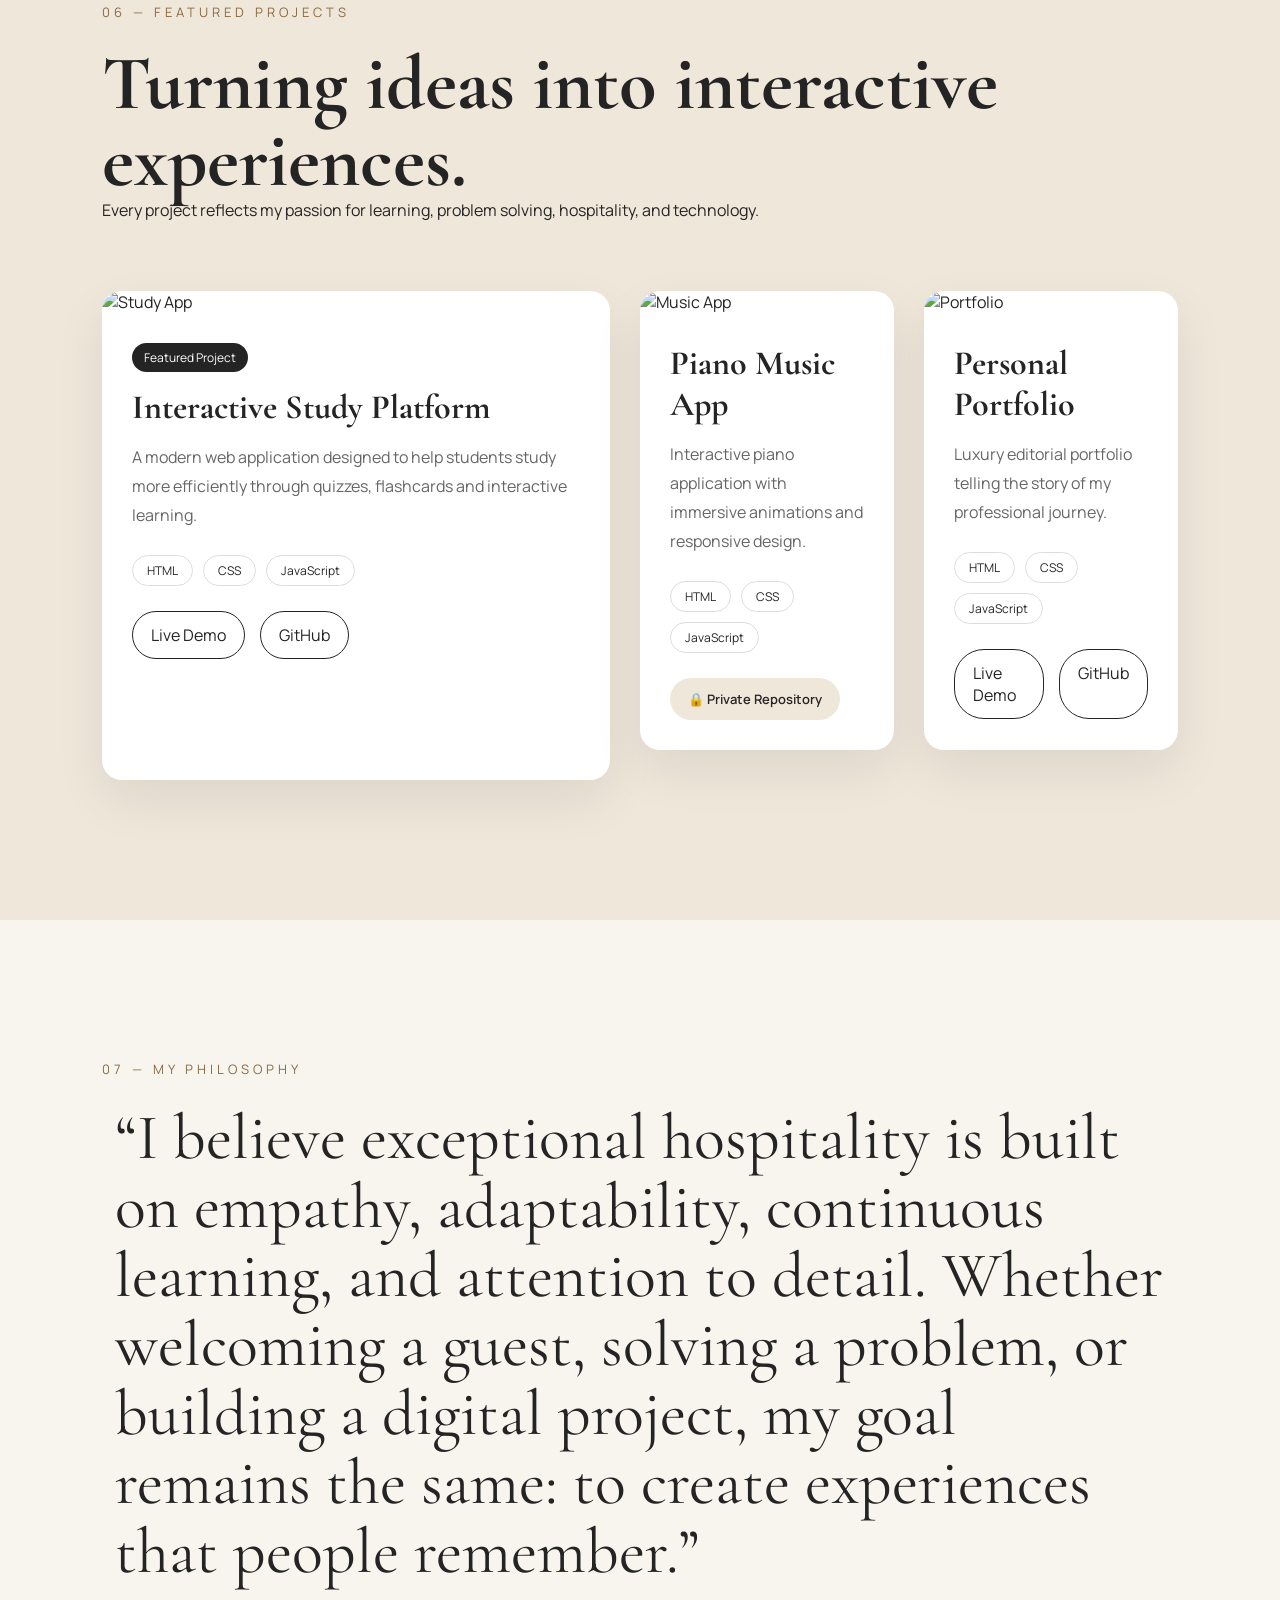
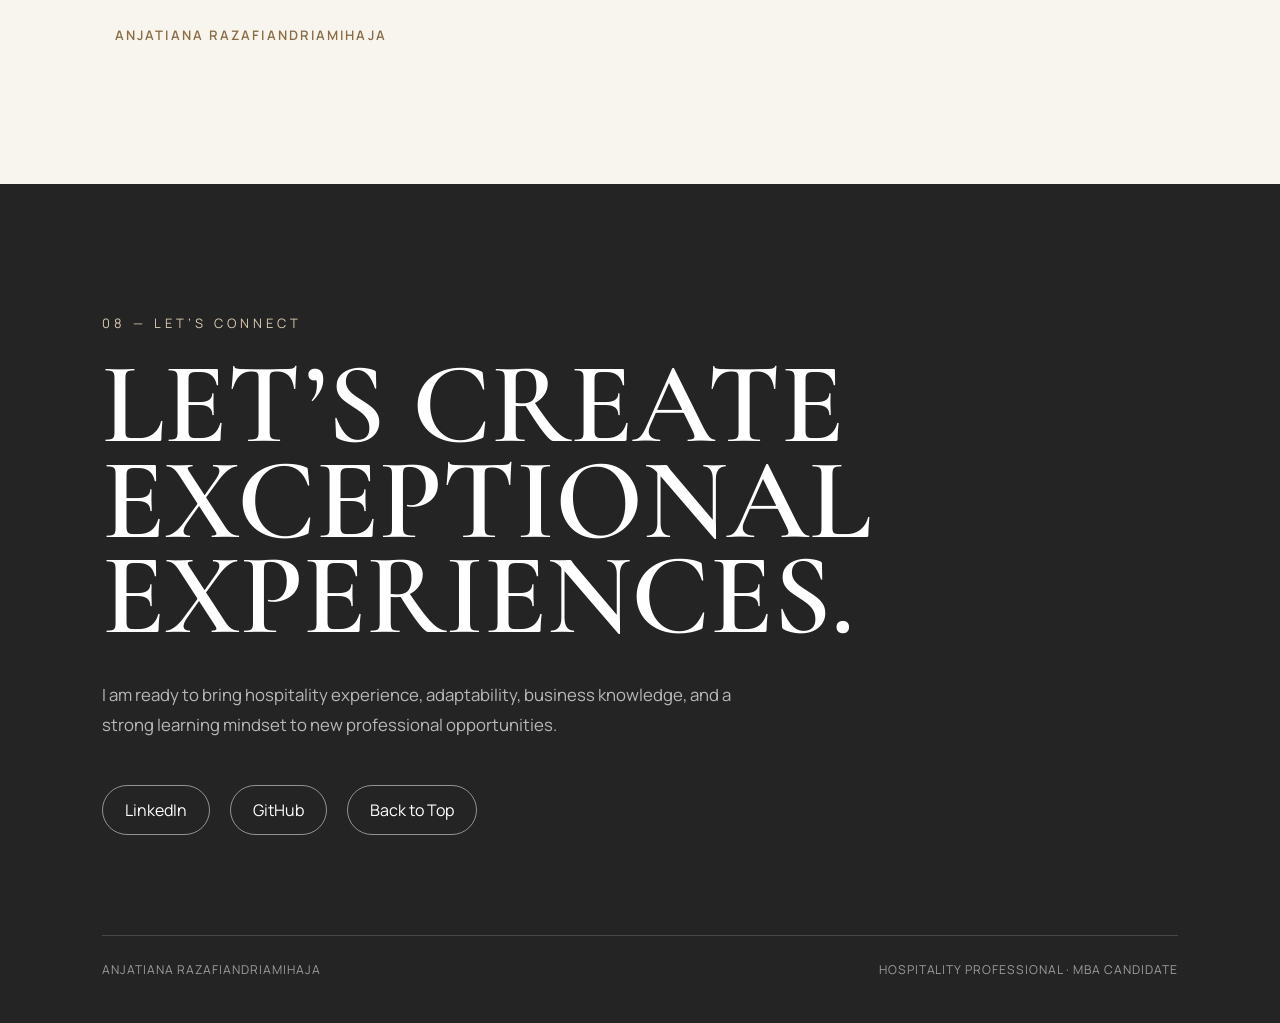
==== commit d6a3d114: "Style portrait image in About section" ====
--- a/index.html
+++ b/index.html
@@ -121,7 +121,7 @@
     <div class="about-photo">
 
       <img
-        src="portrait.jpeg"
+        src="images/portrait.jpg"
         alt="Portrait of Anjatiana"
       >
 
--- a/style.css
+++ b/style.css
@@ -419,17 +419,33 @@
     margin-bottom:70px;
 }
 
-.about-content{
-    display:grid;
-    grid-template-columns:420px 1fr;
-    gap:80px;
-    align-items:center;
-}
-
-.about-photo img{
-    width:100%;
-    border-radius:20px;
-    box-shadow:0 20px 50px rgba(0,0,0,.12);
+.about-content {
+  display: grid;
+  grid-template-columns: minmax(320px, 440px) 1fr;
+  gap: 80px;
+  align-items: center;
+}
+
+.about-photo {
+  position: relative;
+  overflow: hidden;
+  border-radius: 24px;
+  background: #e8dfd1;
+}
+
+.about-photo img {
+  display: block;
+  width: 100%;
+  height: 620px;
+  object-fit: cover;
+  object-position: center 25%;
+  border-radius: 24px;
+  filter: saturate(0.85) contrast(1.03);
+  transition: transform 0.6s ease;
+}
+
+.about-photo:hover img {
+  transform: scale(1.03);
 }
 
 .about-description{
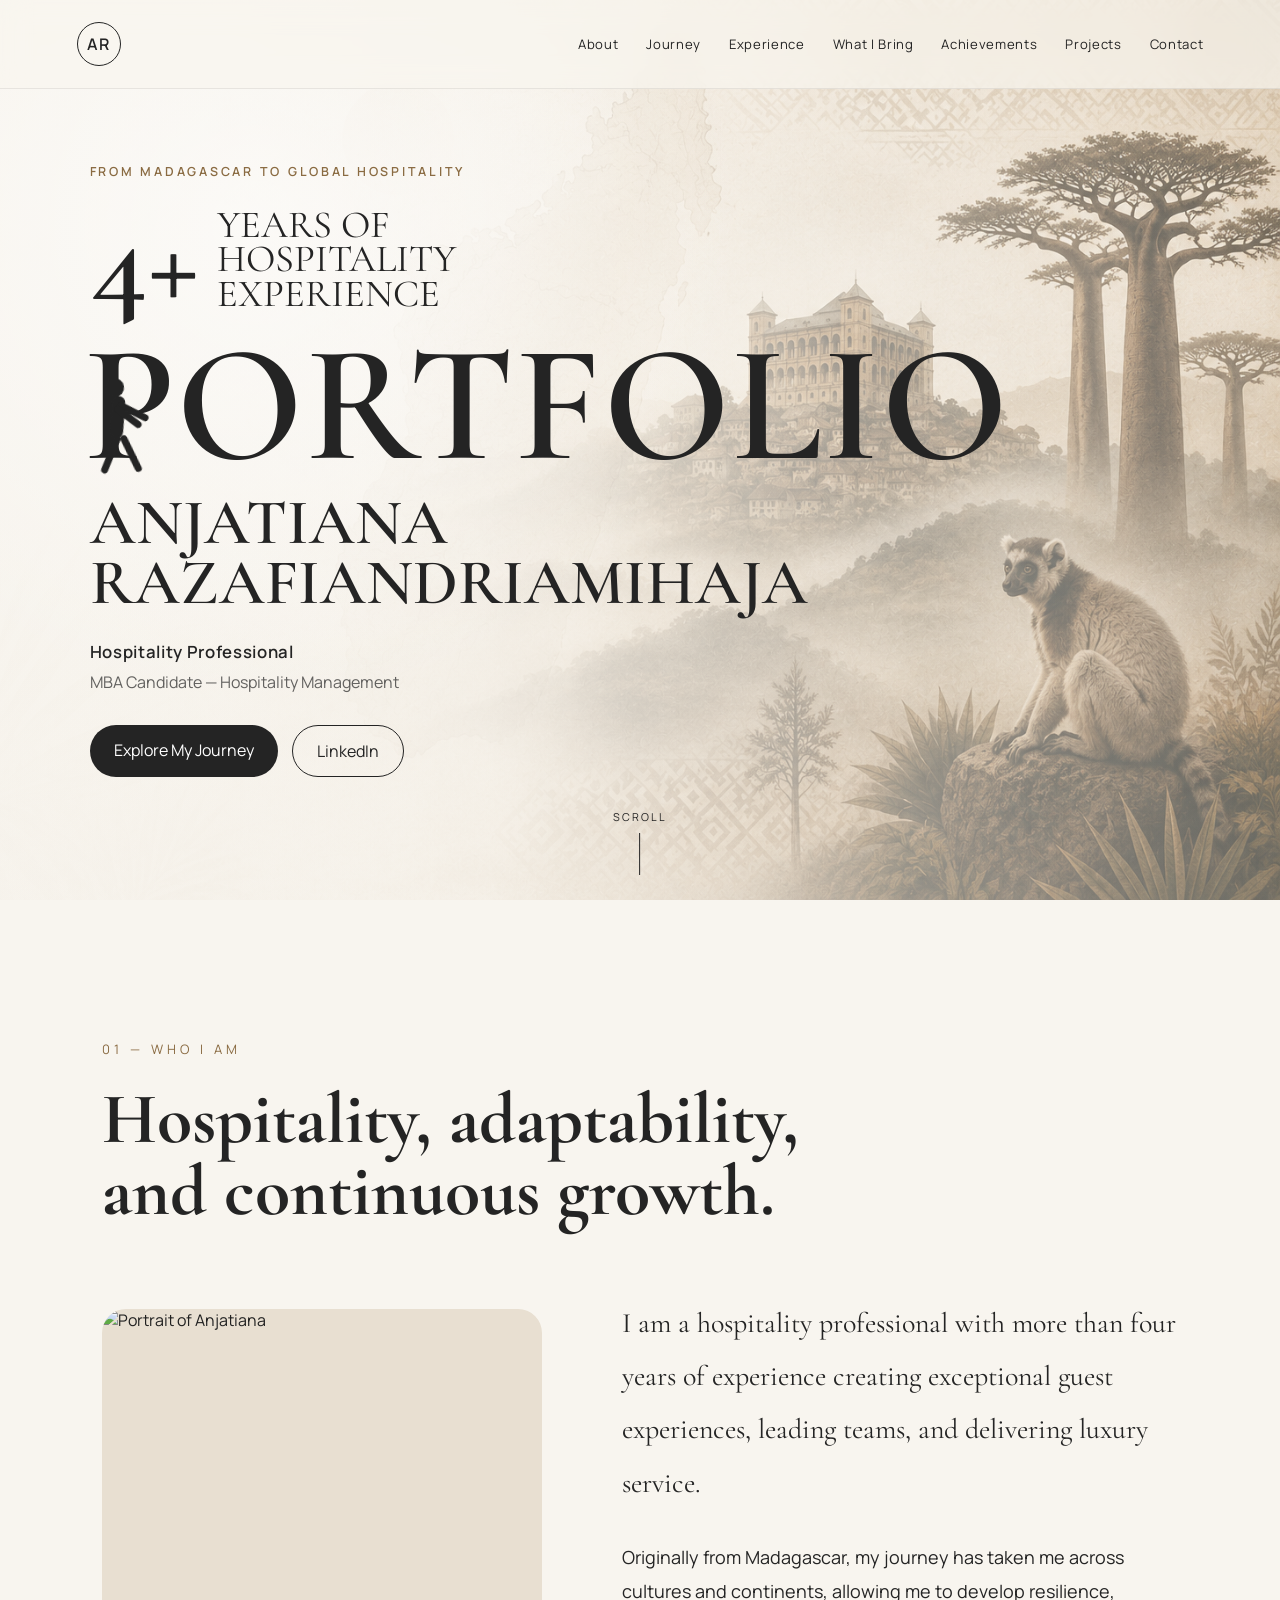
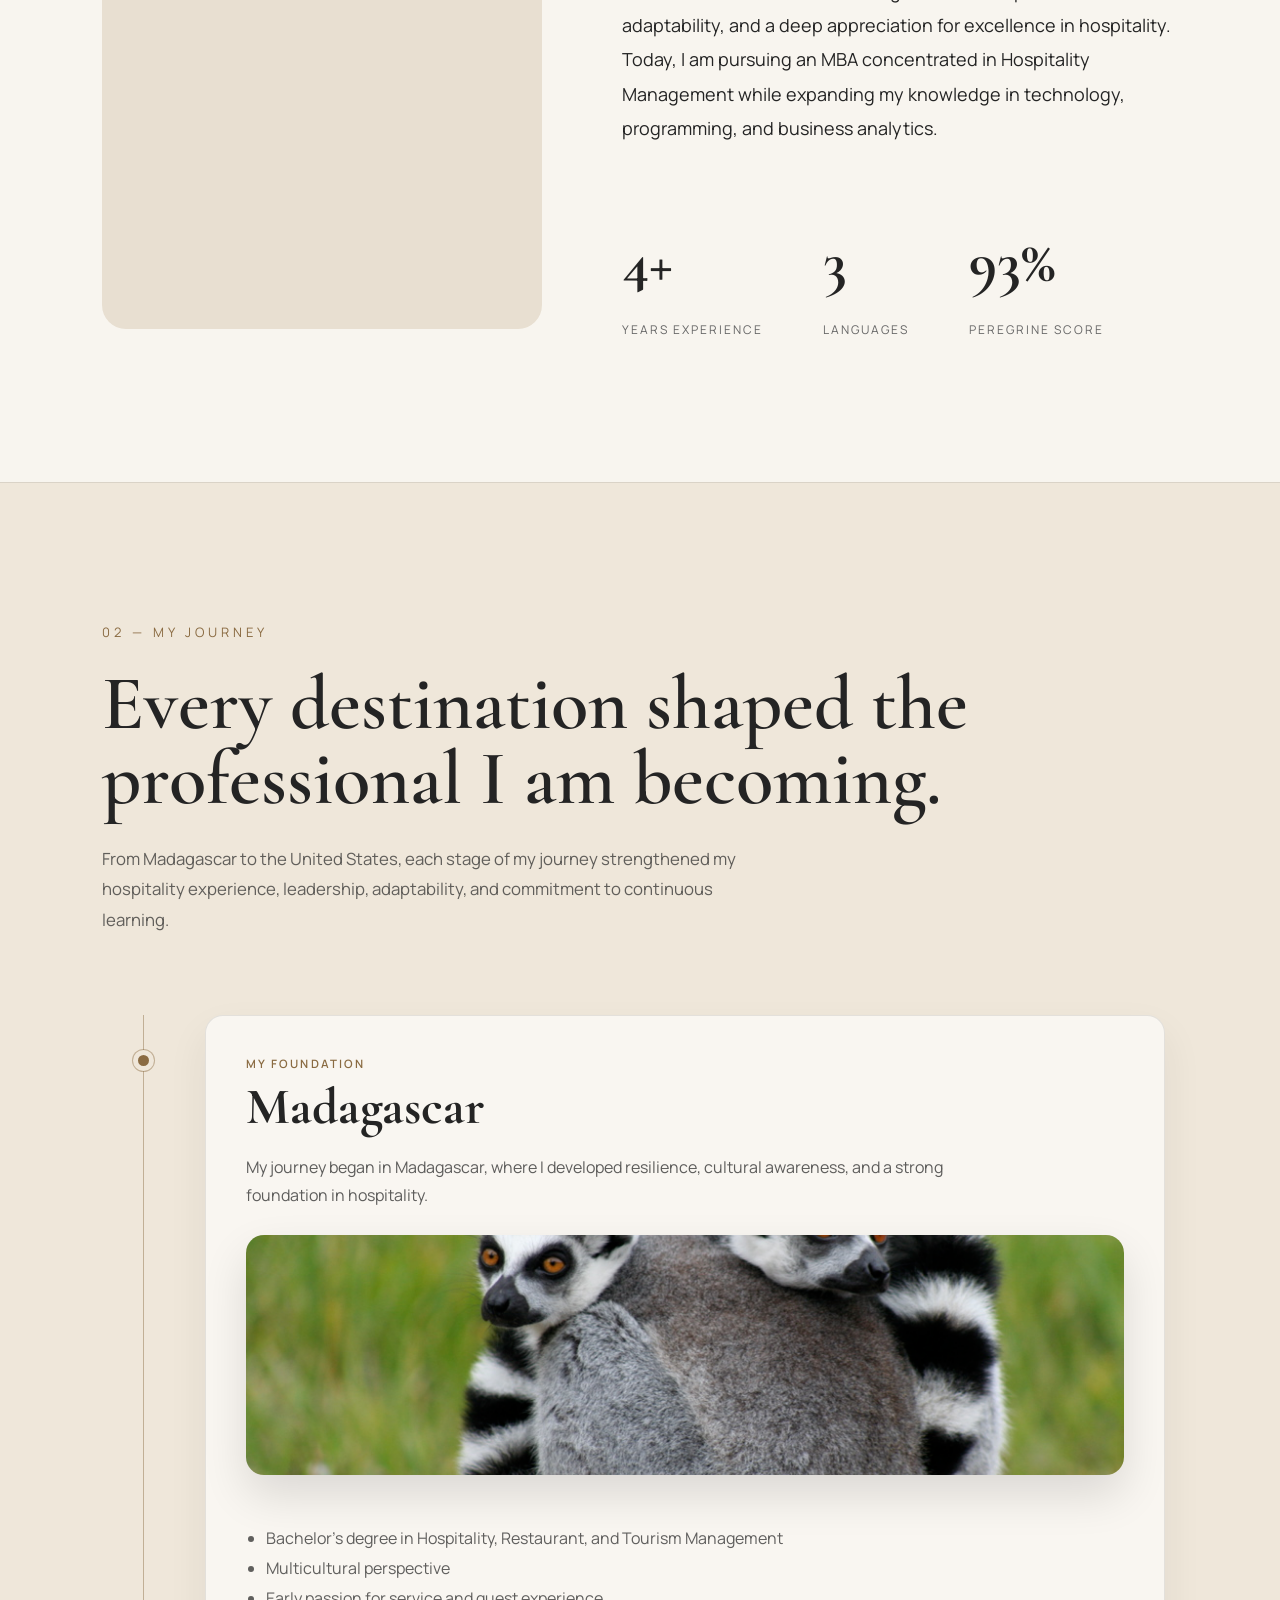
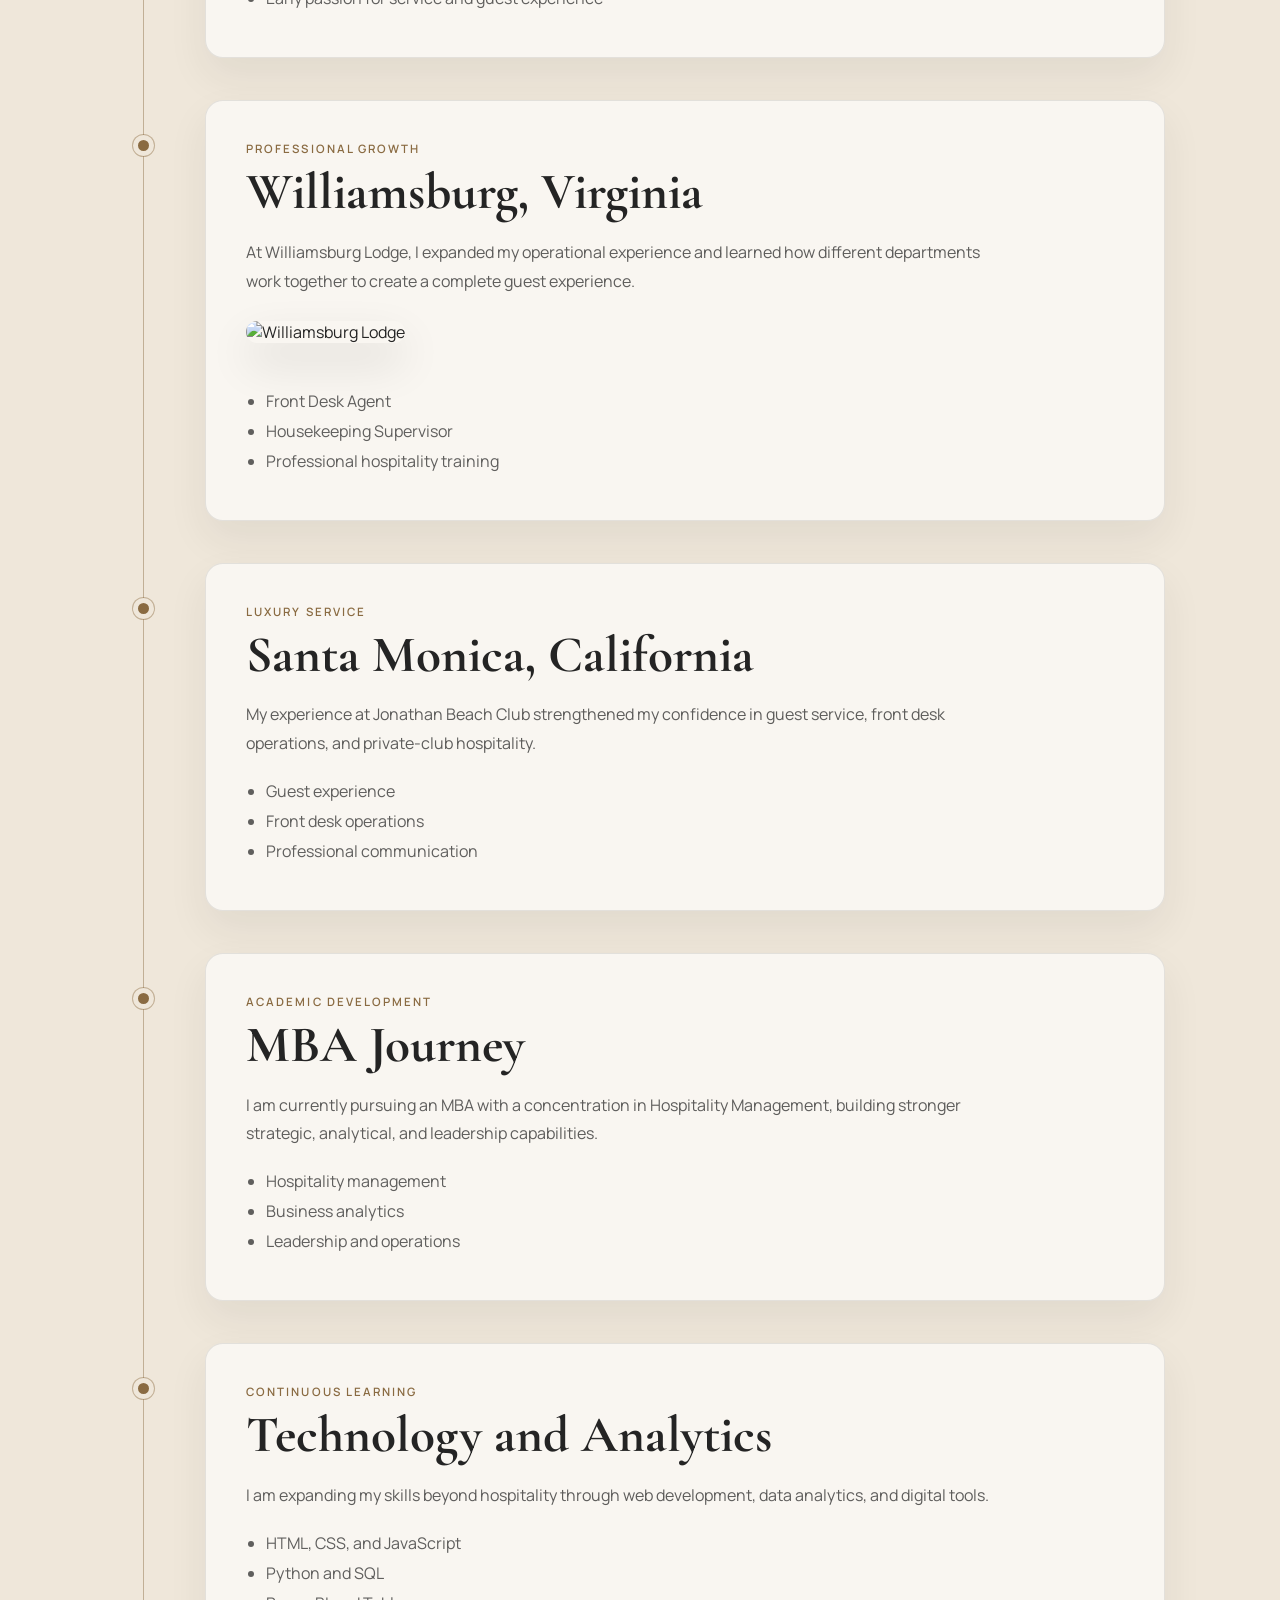
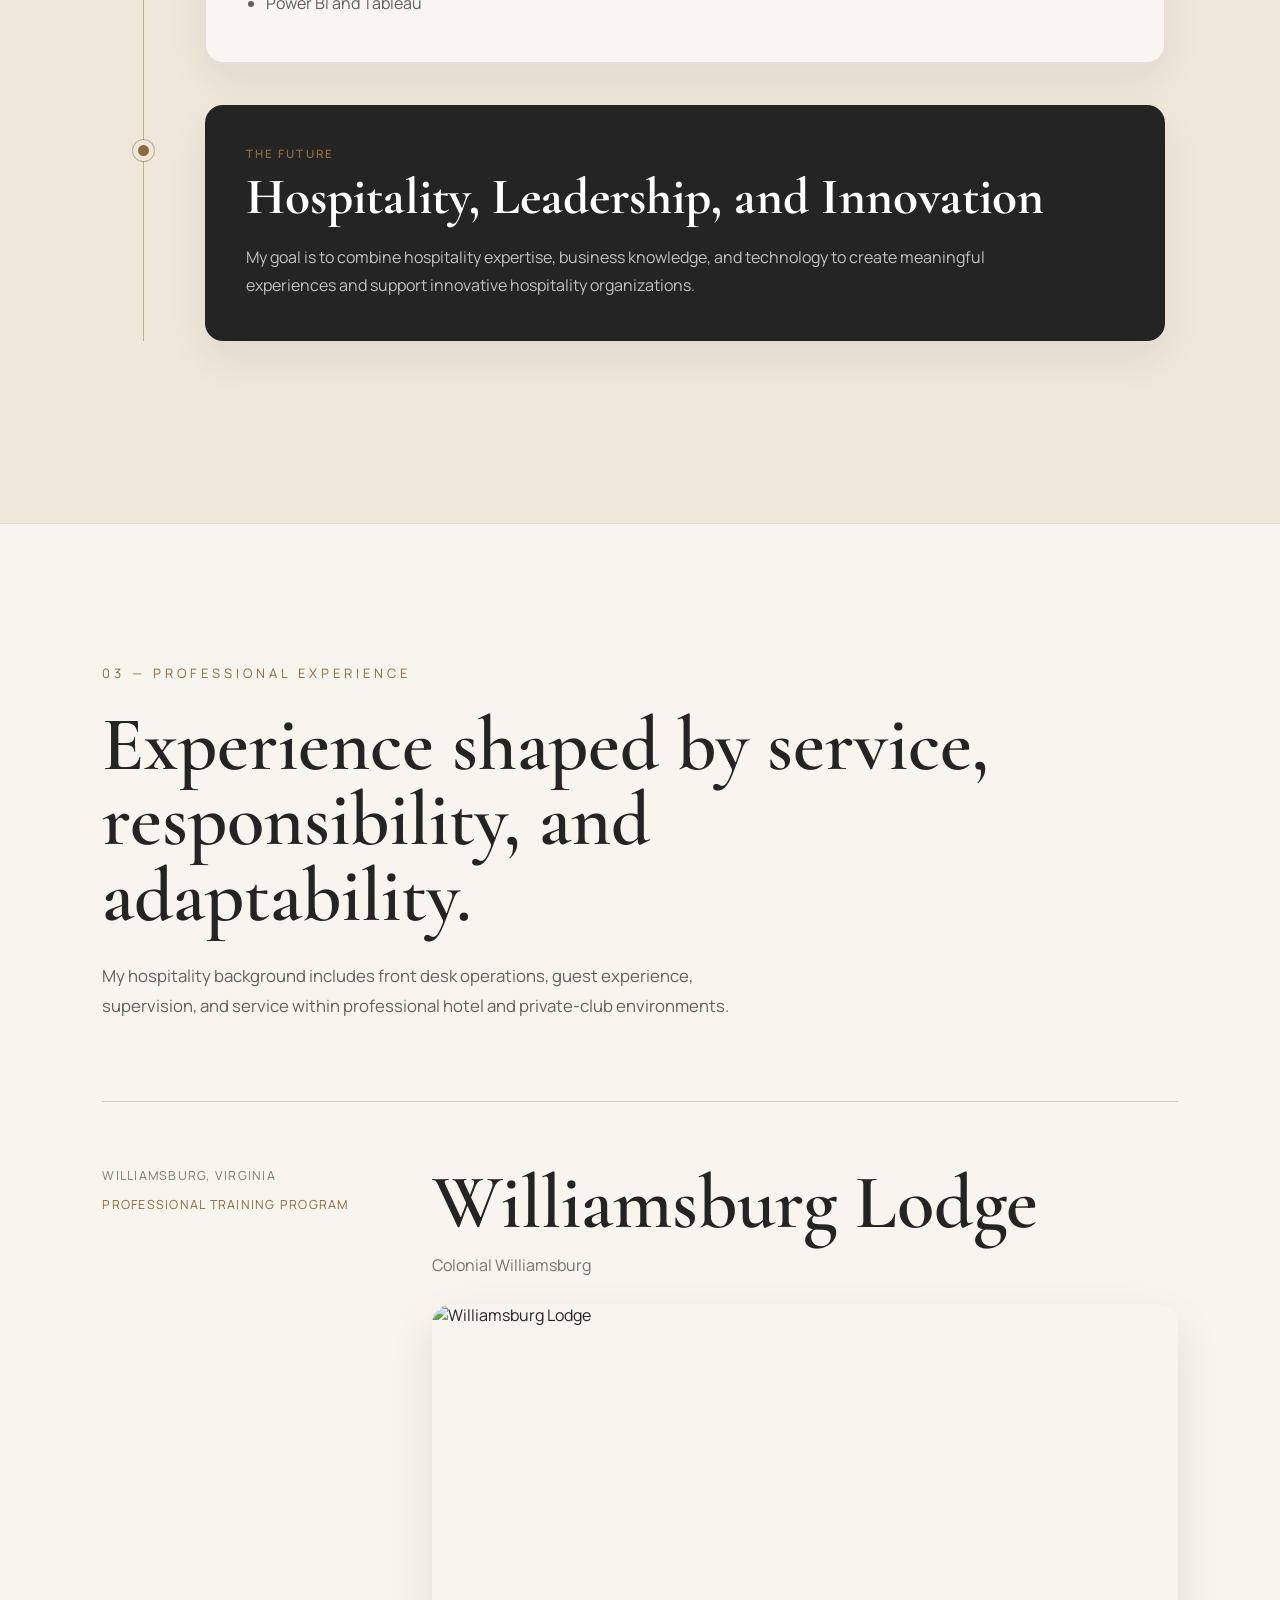
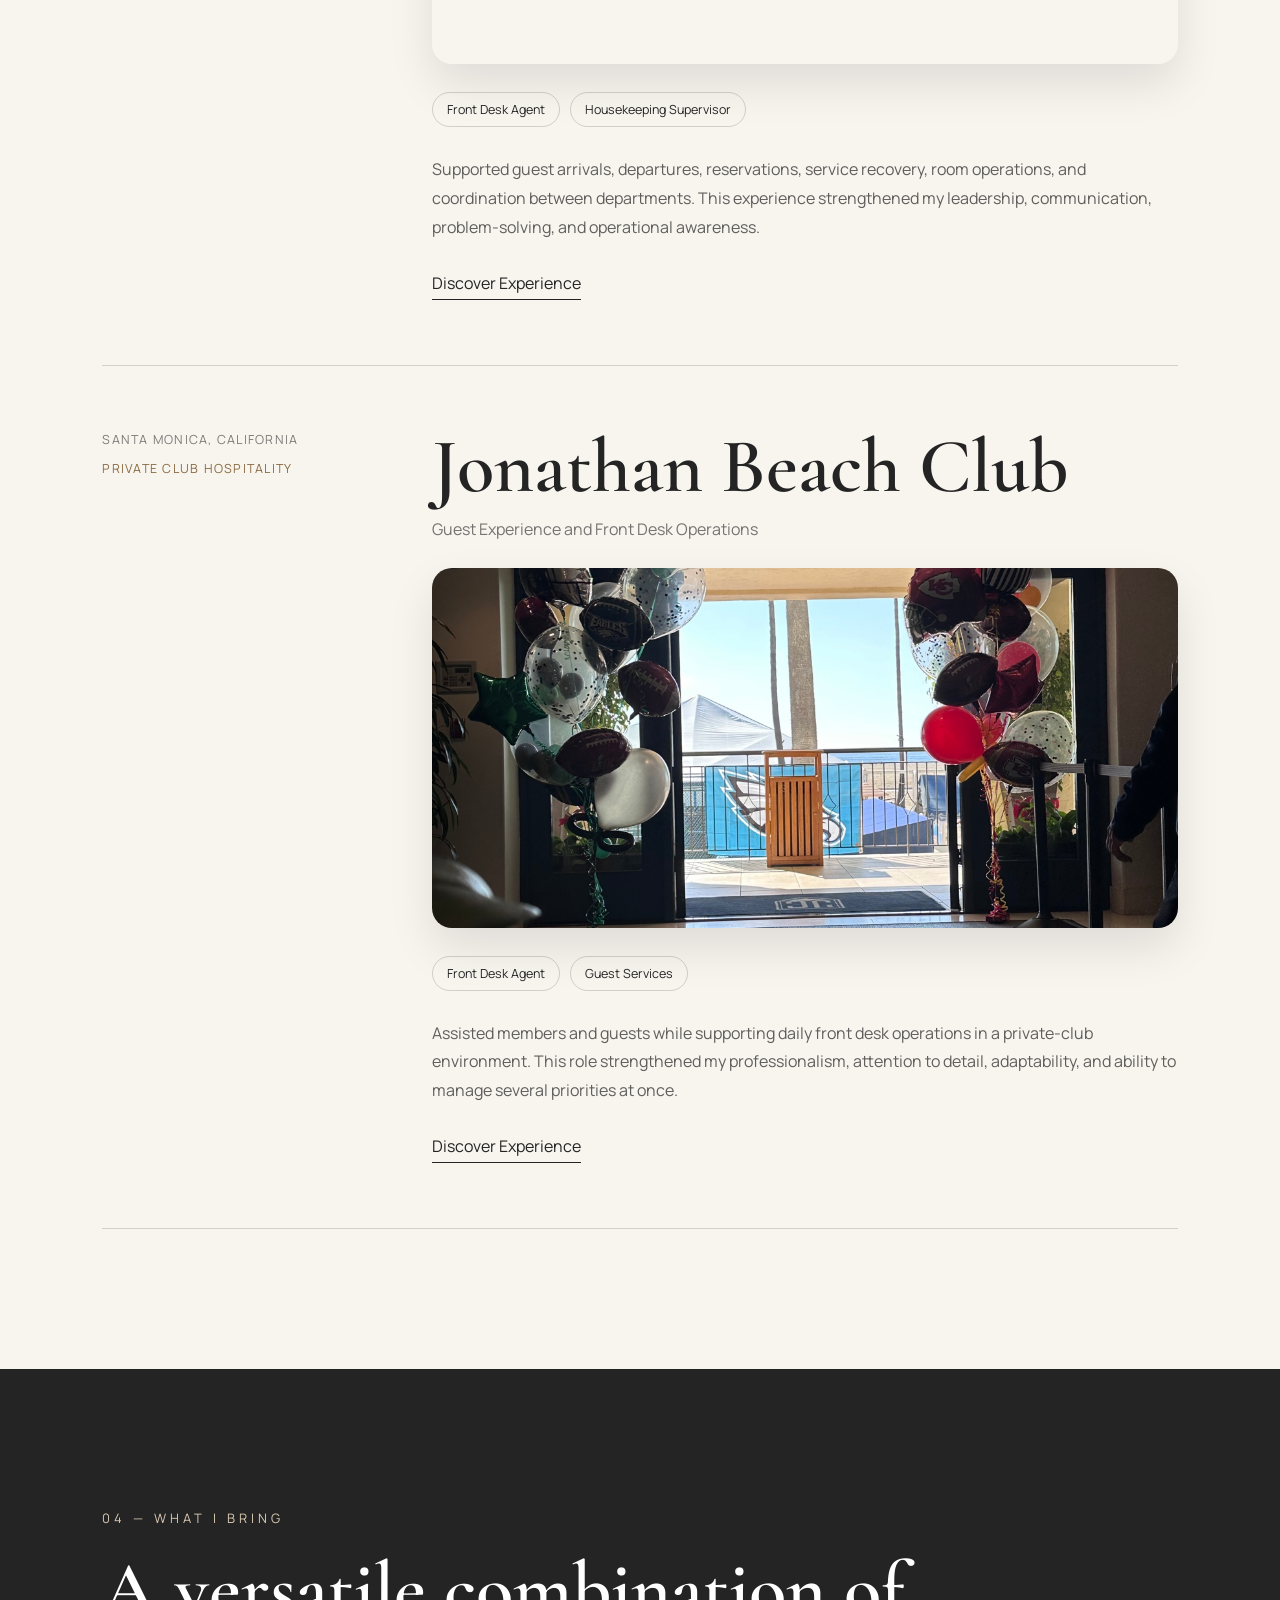
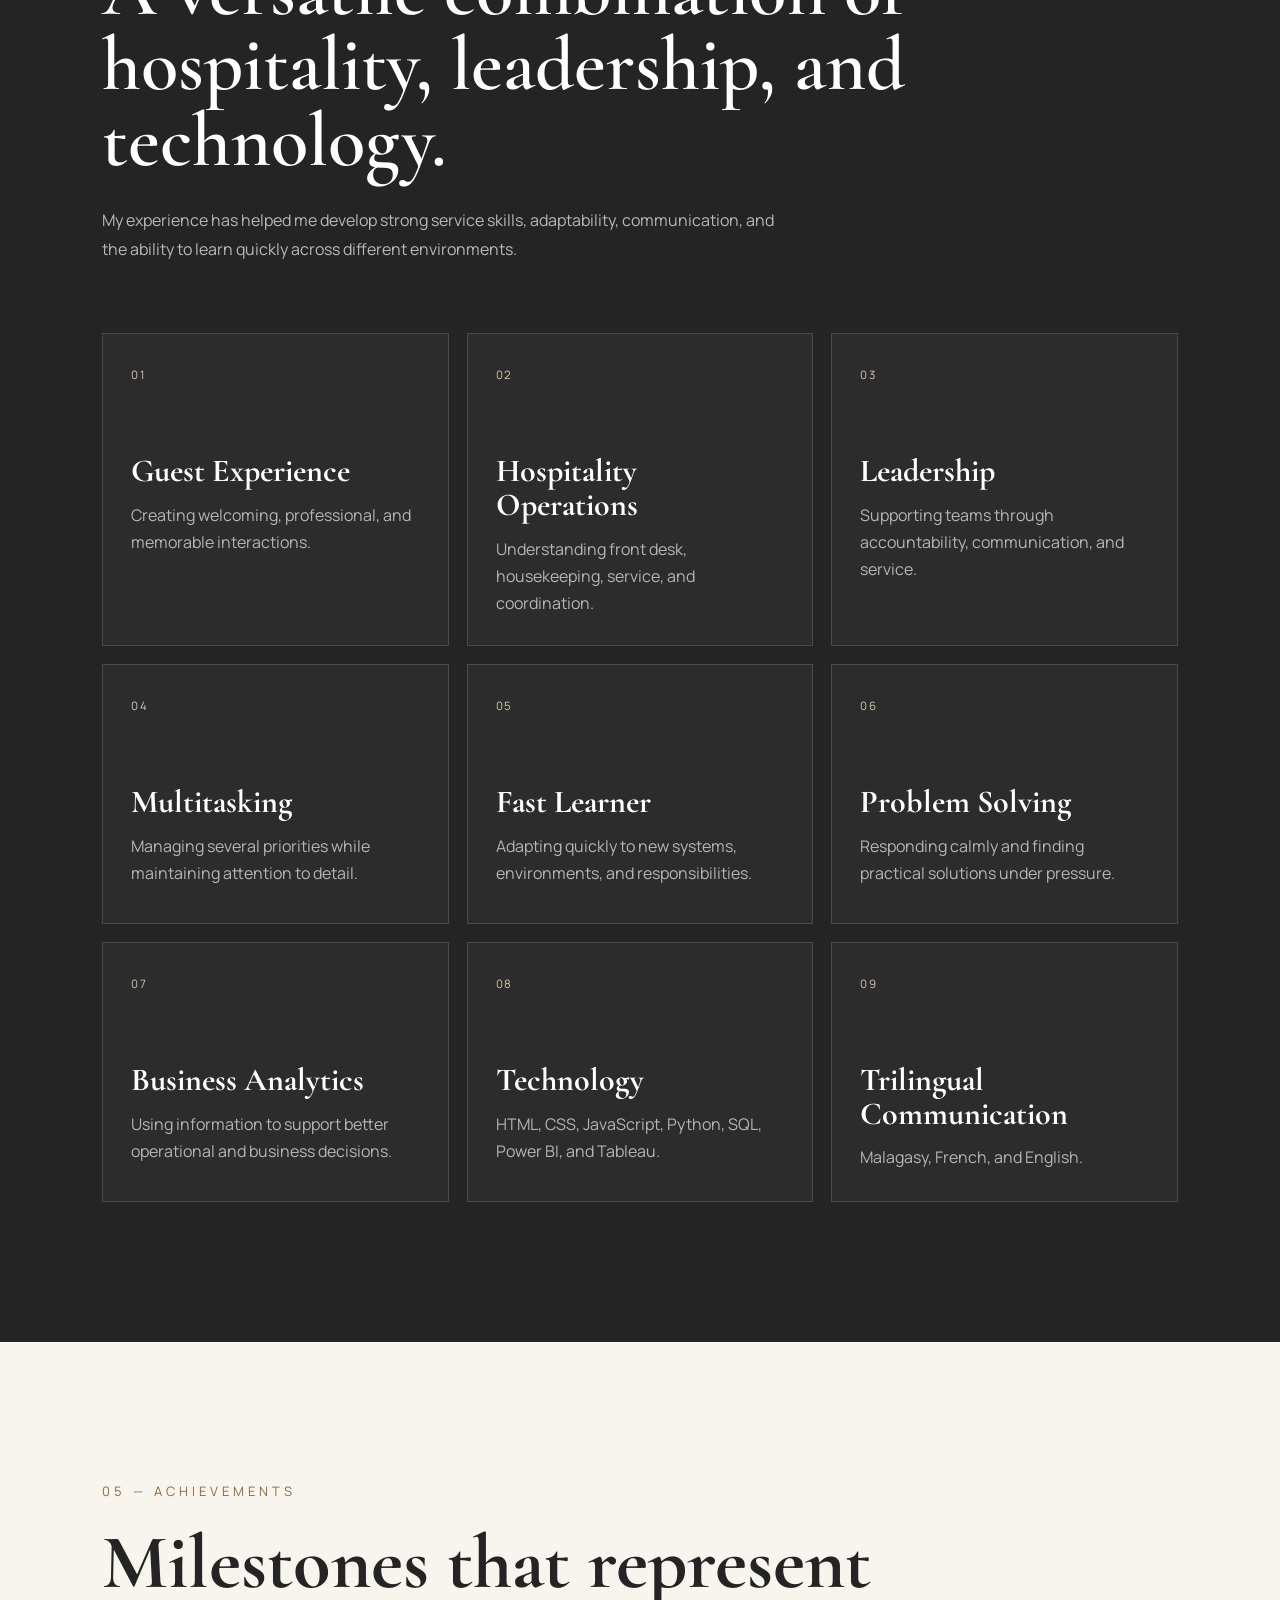
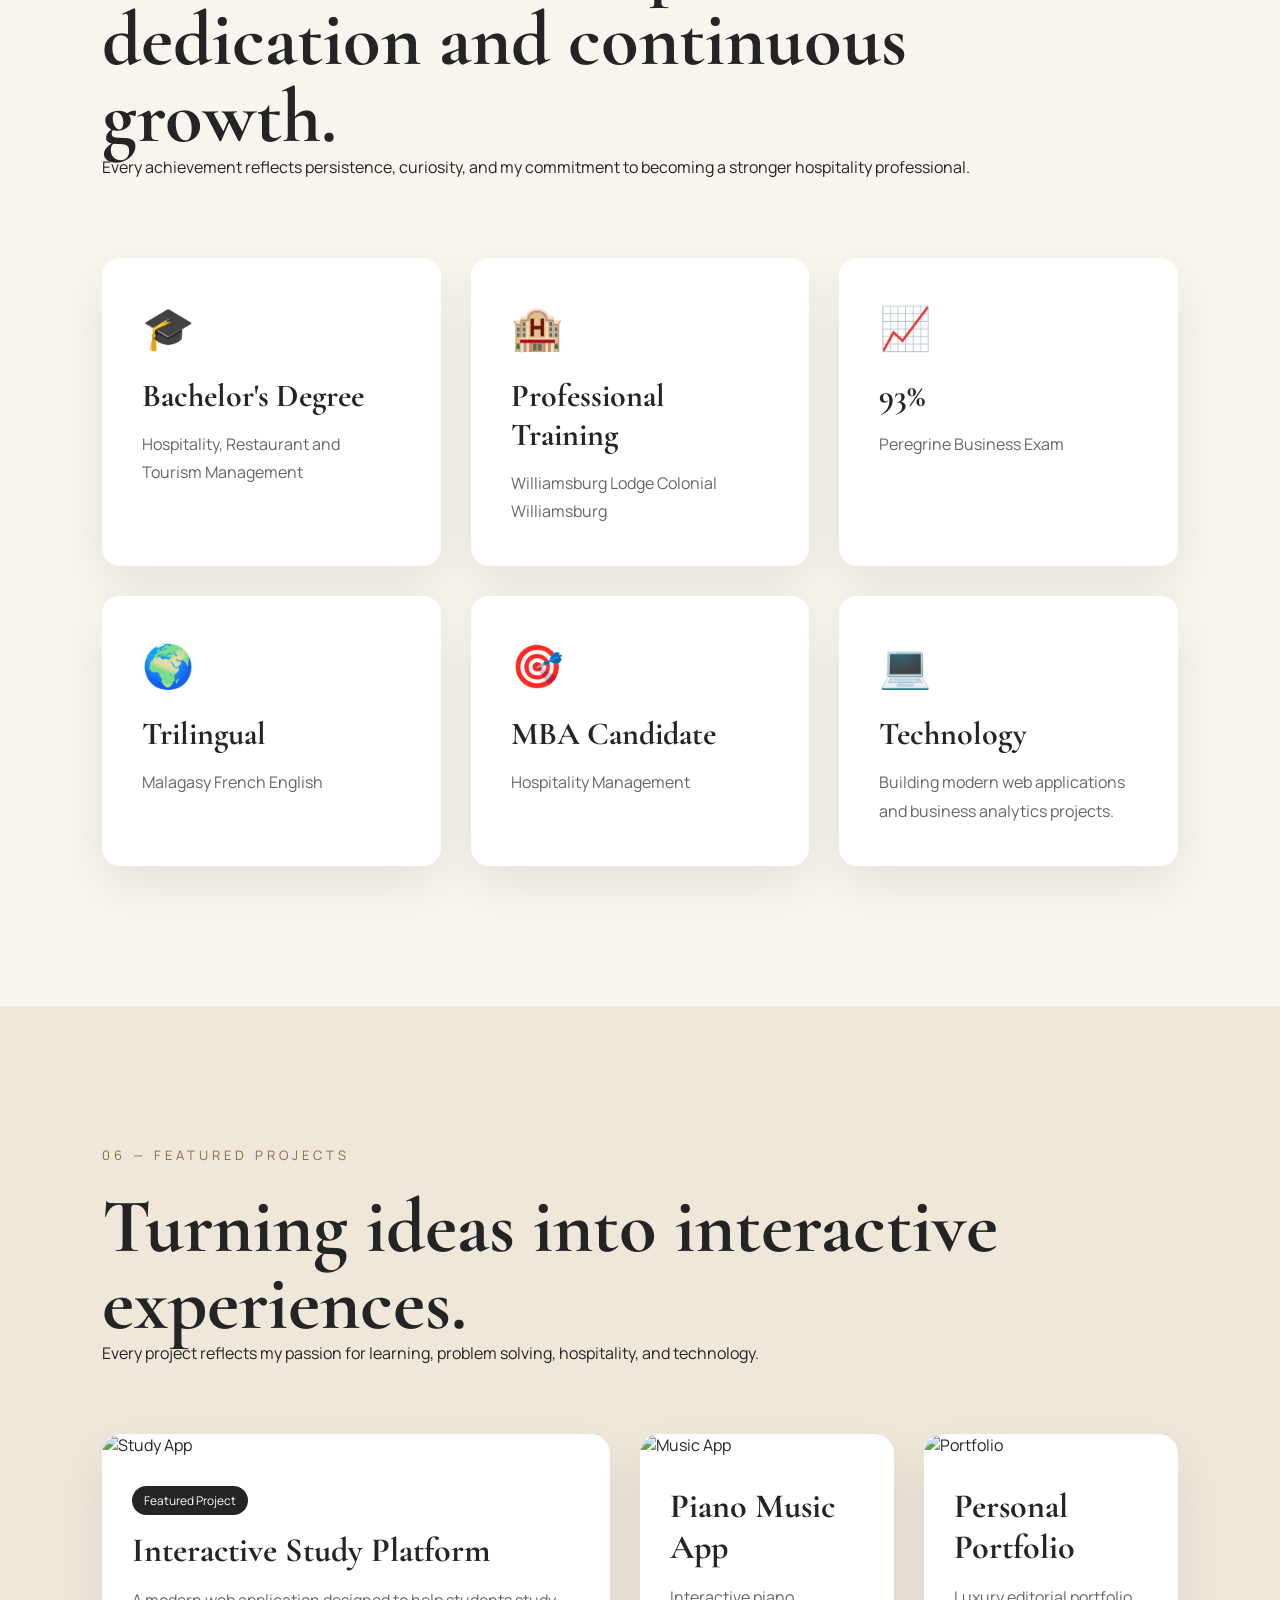
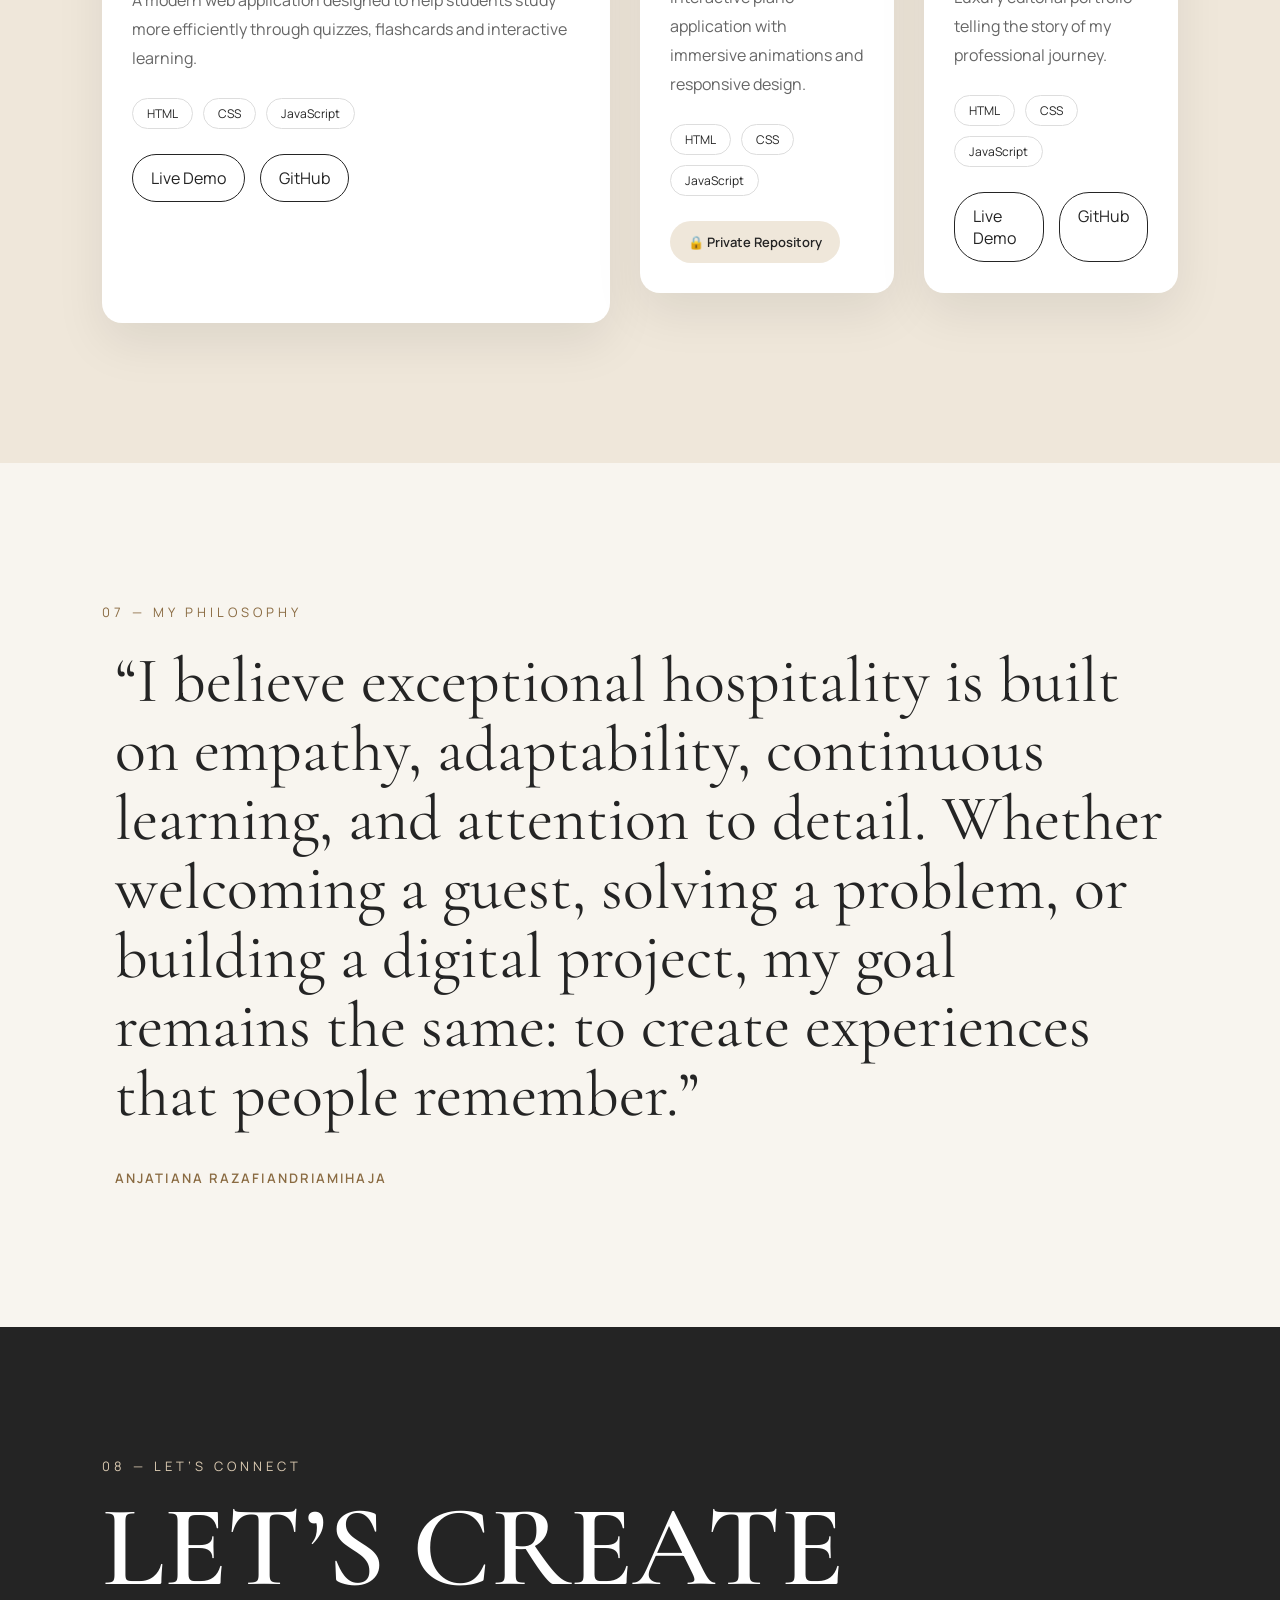
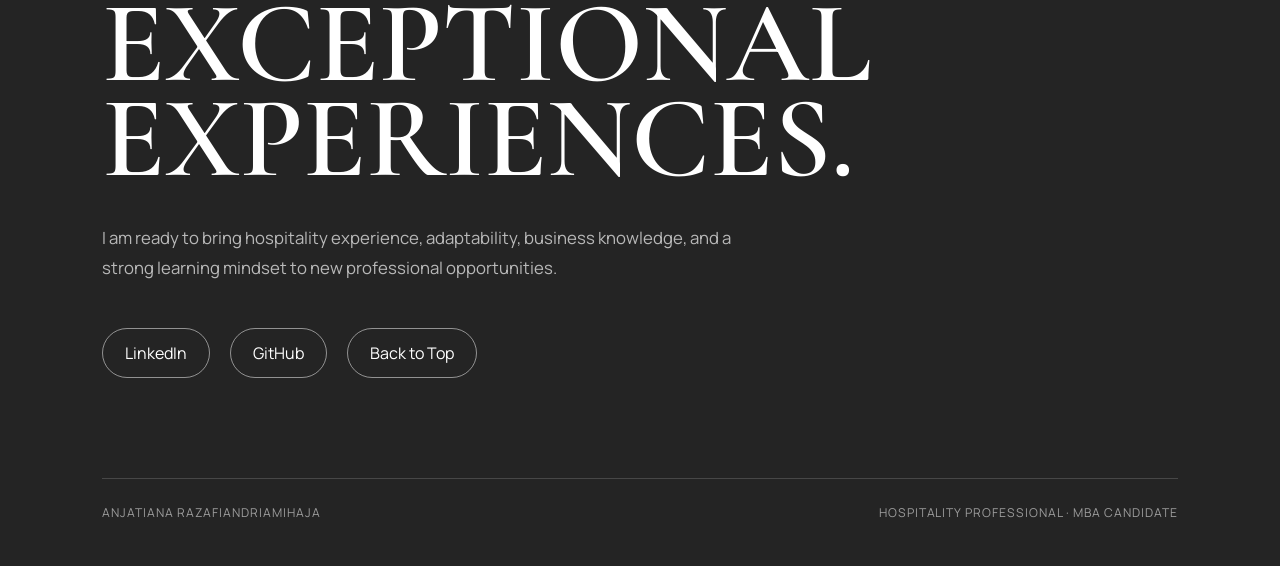
==== commit 3935530d: "Add experience photography for Williamsburg and Jonathan Beach Club" ====
--- a/index.html
+++ b/index.html
@@ -209,6 +209,11 @@
           My journey began in Madagascar, where I developed resilience,
           cultural awareness, and a strong foundation in hospitality.
         </p>
+        <img
+  class="journey-image"
+  src="images/lemur.jpg"
+  alt="Ring-tailed lemurs representing Madagascar"
+>
         <ul>
           <li>Bachelor’s degree in Hospitality, Restaurant, and Tourism Management</li>
           <li>Multicultural perspective</li>
@@ -228,6 +233,11 @@
           and learned how different departments work together to create
           a complete guest experience.
         </p>
+        <img
+    class="journey-image"
+    src="images/williamsburg.jpg"
+    alt="Williamsburg Lodge"
+>
         <ul>
           <li>Front Desk Agent</li>
           <li>Housekeeping Supervisor</li>
@@ -342,6 +352,11 @@
         <p class="experience-company">
           Colonial Williamsburg
         </p>
+        <img
+  class="experience-image"
+  src="images/williamsburg.jpg"
+  alt="Williamsburg Lodge"
+>
 
         <div class="experience-roles">
           <span>Front Desk Agent</span>
@@ -402,6 +417,11 @@
         <p class="experience-company">
           Guest Experience and Front Desk Operations
         </p>
+        <img
+  class="experience-image"
+  src="images/jonathan-club.jpg"
+  alt="Jonathan Beach Club entrance"
+>
 
         <div class="experience-roles">
           <span>Front Desk Agent</span>
--- a/style.css
+++ b/style.css
@@ -1500,4 +1500,38 @@
 
 font-weight:600;
 
+}
+.journey-image{
+    width:100%;
+    height:240px;
+    object-fit:cover;
+    border-radius:18px;
+    margin:25px 0;
+    box-shadow:0 20px 45px rgba(0,0,0,.12);
+    transition:.4s;
+}
+
+.journey-card:hover .journey-image{
+    transform:scale(1.03);
+}
+.experience-image {
+  display: block;
+  width: 100%;
+  height: 360px;
+  margin: 28px 0;
+  object-fit: cover;
+  object-position: center;
+  border-radius: 20px;
+  box-shadow: 0 20px 45px rgba(0, 0, 0, 0.1);
+  transition: transform 0.5s ease;
+}
+
+.experience-entry:hover .experience-image {
+  transform: scale(1.015);
+}
+
+@media (max-width: 650px) {
+  .experience-image {
+    height: 240px;
+  }
 }
